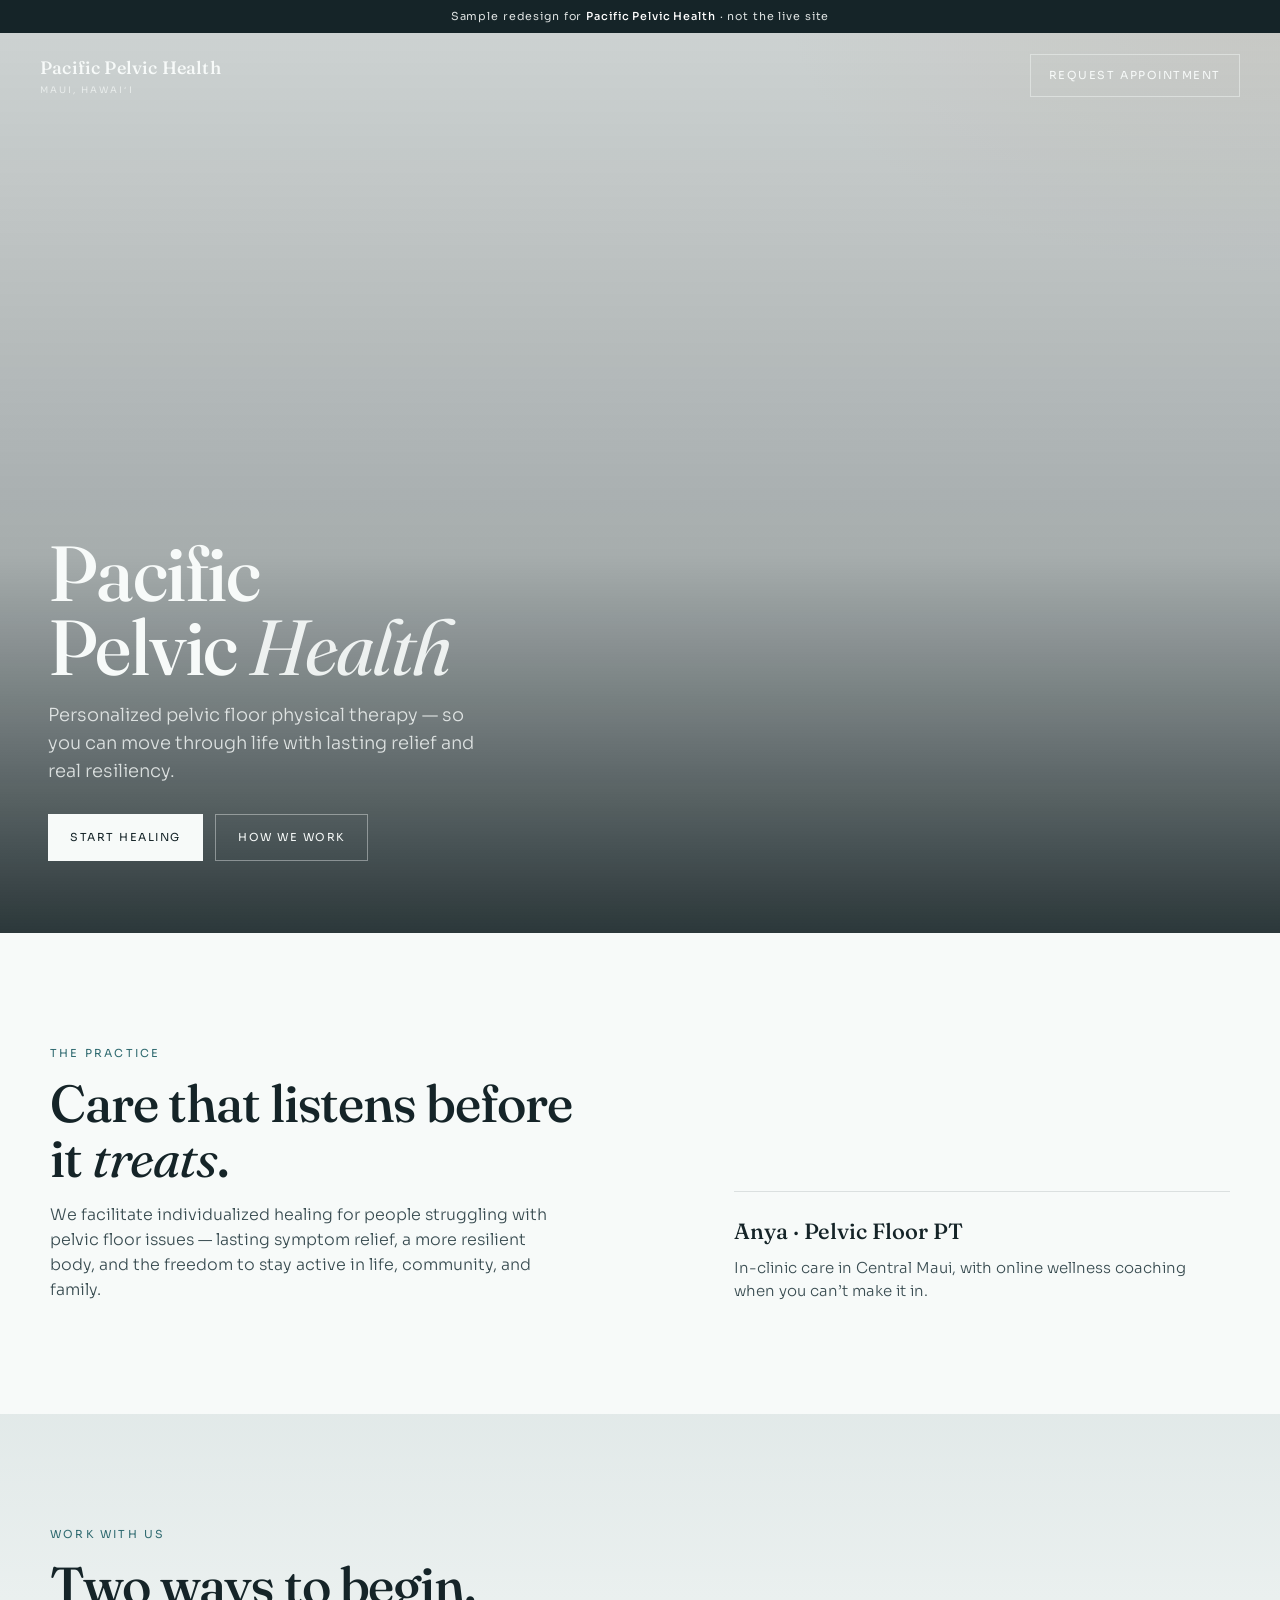
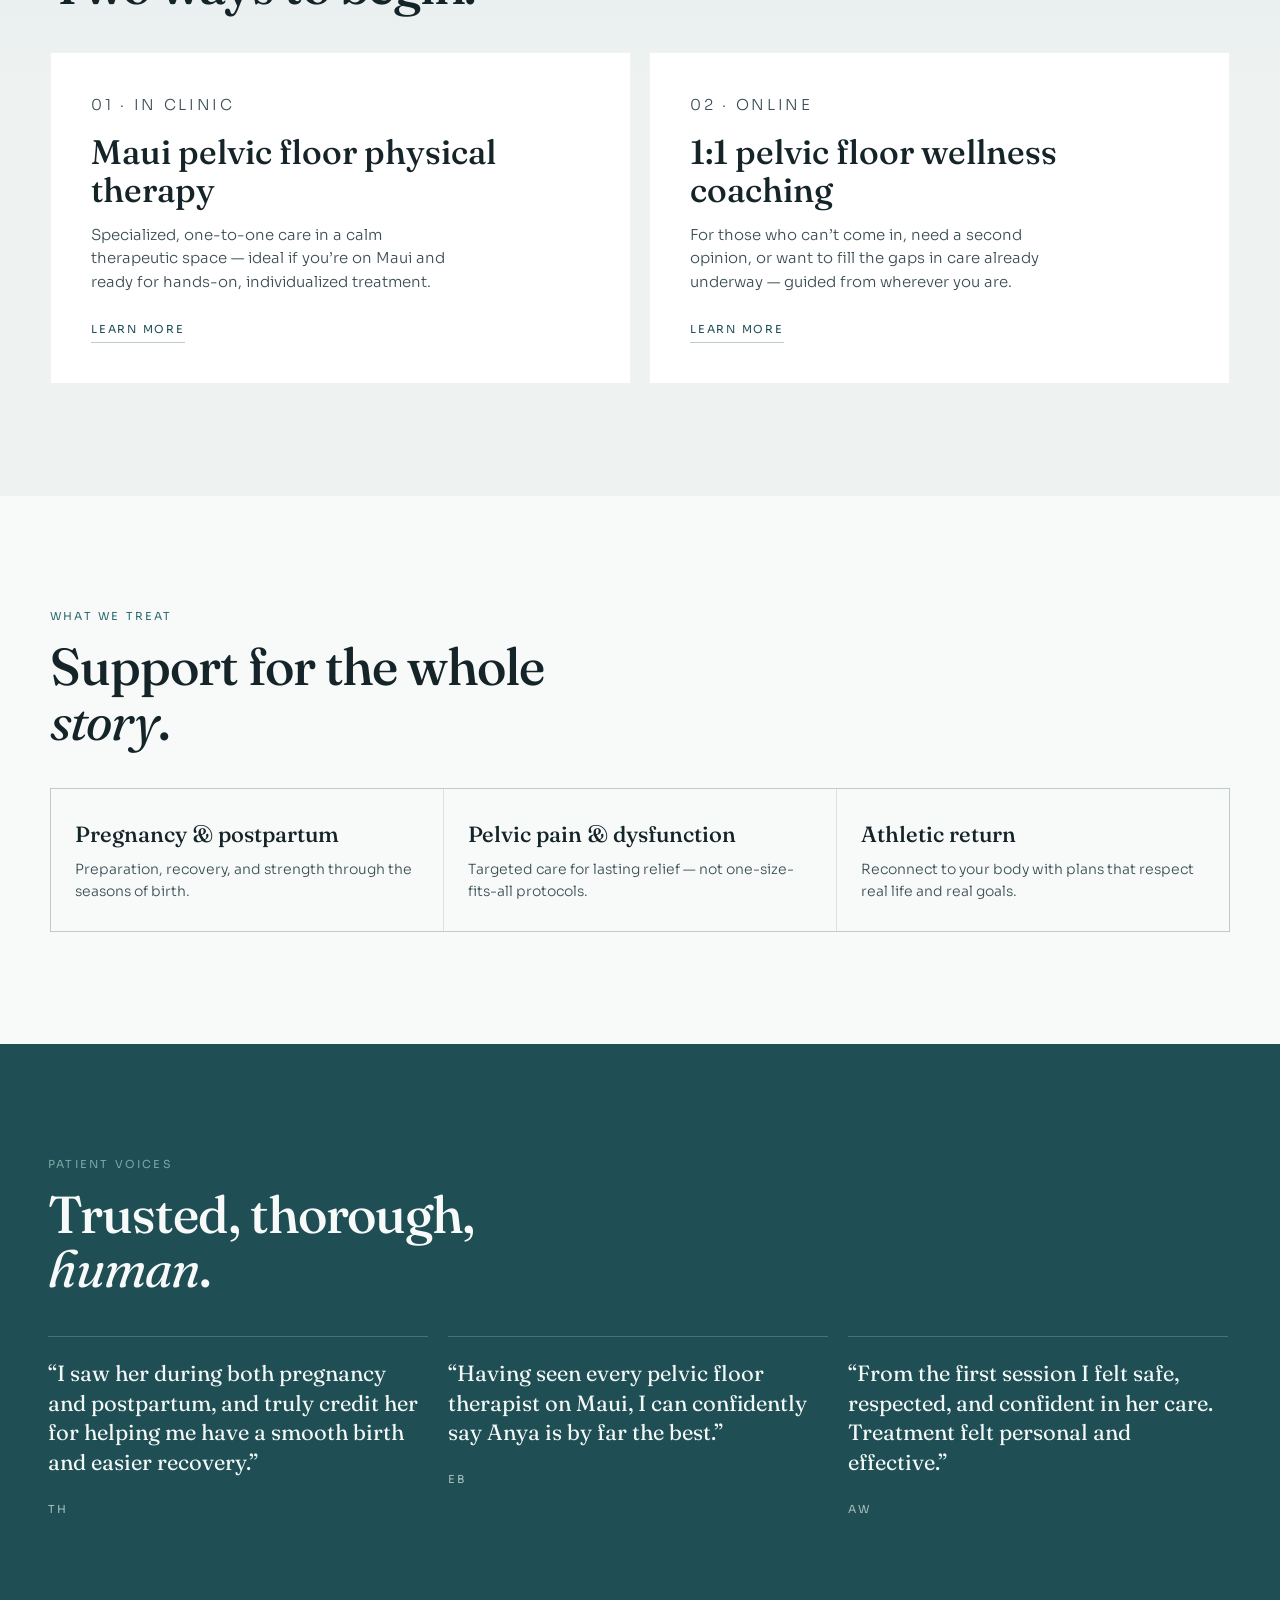
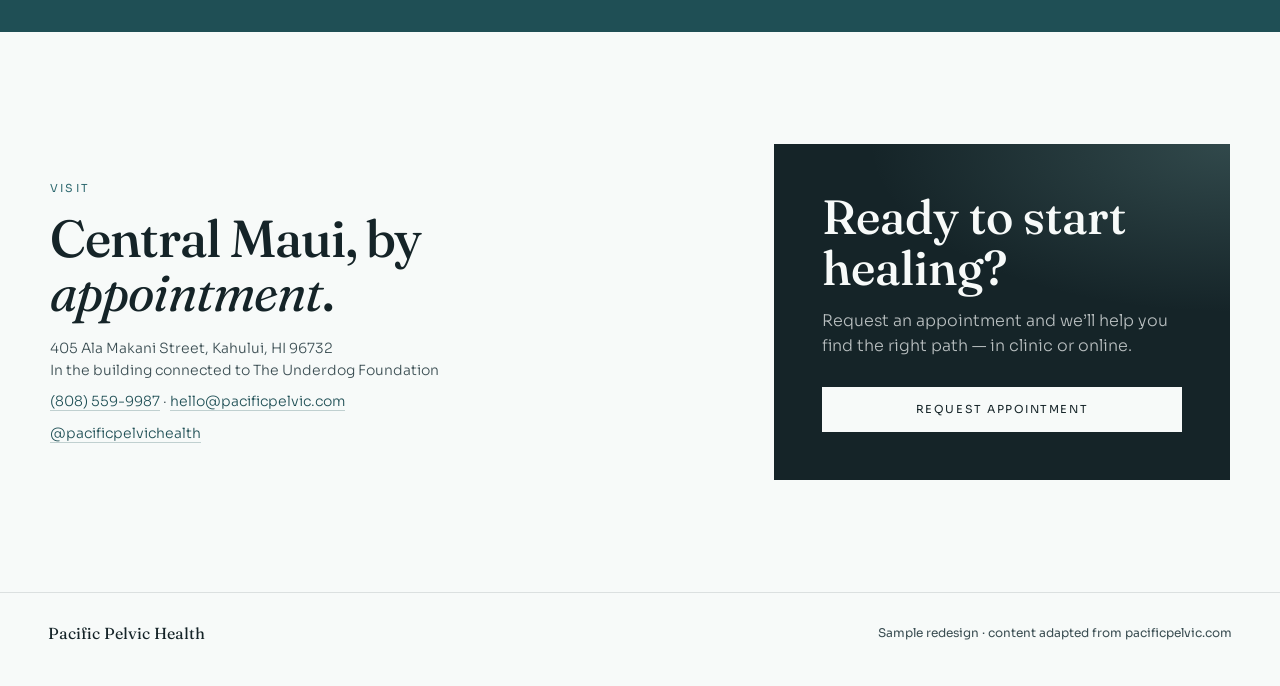
==== index.html @ fdf0f547 "Pacific Pelvic Health sample redesign" ====
<!DOCTYPE html>
<html lang="en">
<head>
  <meta charset="UTF-8" />
  <meta name="viewport" content="width=device-width, initial-scale=1" />
  <title>Pacific Pelvic Health — Sample Redesign</title>
  <meta name="description" content="Personalized pelvic floor physical therapy on Maui, HI. A refined sample redesign for Pacific Pelvic Health." />
  <link rel="preconnect" href="https://fonts.googleapis.com" />
  <link rel="preconnect" href="https://fonts.gstatic.com" crossorigin />
  <link href="https://fonts.googleapis.com/css2?family=Fraunces:ital,opsz,wght@0,9..144,400;0,9..144,500;0,9..144,600;1,9..144,400;1,9..144,500&family=Sora:wght@300;400;500;600&display=swap" rel="stylesheet" />
  <style>
    :root {
      --ink: #152428;
      --ink-soft: #3a4d52;
      --mist: #eef3f2;
      --foam: #f7faf9;
      --sea: #1f4f55;
      --sea-mid: #2f6a70;
      --lagoon: #7aa8a6;
      --sand: #d9c7b0;
      --paper: #ffffff;
      --line: rgba(21, 36, 40, 0.12);
      --font-display: "Fraunces", Georgia, serif;
      --font-sans: "Sora", system-ui, sans-serif;
      --ease: cubic-bezier(0.22, 1, 0.36, 1);
    }

    * { box-sizing: border-box; margin: 0; padding: 0; }
    html { scroll-behavior: smooth; }
    body {
      font-family: var(--font-sans);
      color: var(--ink);
      background:
        radial-gradient(1200px 600px at 10% -10%, rgba(122,168,166,0.18), transparent 60%),
        radial-gradient(900px 500px at 100% 0%, rgba(217,199,176,0.22), transparent 55%),
        var(--foam);
      line-height: 1.55;
      -webkit-font-smoothing: antialiased;
    }
    a { color: inherit; text-decoration: none; }
    img { display: block; max-width: 100%; }

    .sample-banner {
      position: sticky;
      top: 0;
      z-index: 50;
      background: var(--ink);
      color: rgba(247,250,249,0.88);
      font-size: 11px;
      letter-spacing: 0.08em;
      text-align: center;
      padding: 8px 16px;
    }
    .sample-banner strong { color: #fff; font-weight: 500; }

    .nav {
      position: absolute;
      top: 36px;
      left: 0; right: 0;
      z-index: 20;
      display: flex;
      align-items: center;
      justify-content: space-between;
      padding: 18px clamp(18px, 4vw, 40px);
      color: #f7faf9;
    }
    .nav-brand {
      font-family: var(--font-display);
      font-size: 18px;
      font-weight: 500;
      letter-spacing: 0.01em;
    }
    .nav-brand span {
      display: block;
      font-family: var(--font-sans);
      font-size: 9px;
      letter-spacing: 0.22em;
      text-transform: uppercase;
      opacity: 0.7;
      margin-top: 2px;
      font-weight: 400;
    }
    .nav-cta {
      font-size: 11px;
      letter-spacing: 0.14em;
      text-transform: uppercase;
      padding: 12px 18px;
      border: 1px solid rgba(247,250,249,0.45);
      transition: background 0.25s var(--ease), color 0.25s var(--ease), border-color 0.25s;
    }
    .nav-cta:hover {
      background: #f7faf9;
      color: var(--ink);
      border-color: #f7faf9;
    }

    /* HERO — one composition, brand-first, full-bleed */
    .hero {
      position: relative;
      min-height: 100svh;
      display: flex;
      align-items: flex-end;
      color: #f7faf9;
      overflow: hidden;
    }
    .hero-media {
      position: absolute;
      inset: 0;
      z-index: 0;
    }
    .hero-media img {
      width: 100%;
      height: 100%;
      object-fit: cover;
      object-position: center 35%;
      transform: scale(1.04);
      animation: heroSettle 2.4s var(--ease) both;
    }
    .hero-media::after {
      content: "";
      position: absolute;
      inset: 0;
      background:
        linear-gradient(to top, rgba(15,28,31,0.88) 0%, rgba(15,28,31,0.35) 42%, rgba(15,28,31,0.18) 100%);
    }
    .hero-inner {
      position: relative;
      z-index: 1;
      width: min(920px, 100%);
      padding: 0 clamp(20px, 5vw, 48px) clamp(48px, 8vh, 88px);
      animation: rise 1.1s var(--ease) 0.15s both;
    }
    .hero-brand {
      font-family: var(--font-display);
      font-size: clamp(42px, 8vw, 78px);
      font-weight: 500;
      line-height: 0.95;
      letter-spacing: -0.02em;
      margin-bottom: 18px;
    }
    .hero-brand em {
      font-style: italic;
      font-weight: 400;
      opacity: 0.92;
    }
    .hero-lead {
      max-width: 34ch;
      font-size: clamp(15px, 2vw, 18px);
      font-weight: 300;
      color: rgba(247,250,249,0.82);
      margin-bottom: 28px;
    }
    .hero-actions {
      display: flex;
      flex-wrap: wrap;
      gap: 12px;
    }
    .btn {
      display: inline-flex;
      align-items: center;
      justify-content: center;
      font-size: 11px;
      letter-spacing: 0.14em;
      text-transform: uppercase;
      padding: 14px 22px;
      transition: transform 0.25s var(--ease), background 0.25s, color 0.25s, border-color 0.25s;
    }
    .btn-primary {
      background: #f7faf9;
      color: var(--ink);
    }
    .btn-primary:hover { transform: translateY(-1px); background: #fff; }
    .btn-ghost {
      border: 1px solid rgba(247,250,249,0.4);
      color: #f7faf9;
    }
    .btn-ghost:hover { border-color: #f7faf9; }

    .section {
      padding: clamp(64px, 10vw, 112px) clamp(20px, 5vw, 48px);
    }
    .section-label {
      font-size: 11px;
      letter-spacing: 0.2em;
      text-transform: uppercase;
      color: var(--sea-mid);
      margin-bottom: 14px;
    }
    .section-title {
      font-family: var(--font-display);
      font-size: clamp(32px, 5vw, 52px);
      font-weight: 500;
      line-height: 1.05;
      letter-spacing: -0.02em;
      max-width: 16ch;
      margin-bottom: 18px;
    }
    .section-title em { font-style: italic; font-weight: 400; }
    .section-copy {
      max-width: 42ch;
      color: var(--ink-soft);
      font-size: 16px;
      font-weight: 300;
    }

    .intro {
      display: grid;
      grid-template-columns: 1.1fr 0.9fr;
      gap: clamp(32px, 6vw, 80px);
      align-items: end;
      max-width: 1180px;
      margin: 0 auto;
    }
    .intro-aside {
      border-top: 1px solid var(--line);
      padding-top: 22px;
      color: var(--ink-soft);
      font-size: 15px;
      font-weight: 300;
    }
    .intro-aside strong {
      display: block;
      font-family: var(--font-display);
      font-size: 22px;
      font-weight: 500;
      color: var(--ink);
      margin-bottom: 8px;
    }

    .paths {
      background:
        linear-gradient(180deg, rgba(31,79,85,0.06), transparent 40%),
        var(--mist);
    }
    .paths-inner {
      max-width: 1180px;
      margin: 0 auto;
    }
    .paths-grid {
      display: grid;
      grid-template-columns: 1fr 1fr;
      gap: 18px;
      margin-top: 40px;
    }
    .path {
      background: var(--paper);
      padding: clamp(28px, 4vw, 40px);
      border: 1px solid rgba(21,36,40,0.06);
      min-height: 280px;
      display: flex;
      flex-direction: column;
      justify-content: space-between;
      transition: transform 0.35s var(--ease), box-shadow 0.35s var(--ease);
    }
    .path:hover {
      transform: translateY(-4px);
      box-shadow: 0 18px 40px rgba(21,36,40,0.08);
    }
    .path-num {
      font-size: 11px;
      letter-spacing: 0.18em;
      text-transform: uppercase;
      color: var(--lagoon);
      margin-bottom: 18px;
    }
    .path h3 {
      font-family: var(--font-display);
      font-size: clamp(26px, 3vw, 34px);
      font-weight: 500;
      line-height: 1.1;
      margin-bottom: 14px;
    }
    .path p {
      color: var(--ink-soft);
      font-weight: 300;
      font-size: 15px;
      max-width: 34ch;
    }
    .path a {
      margin-top: 28px;
      font-size: 11px;
      letter-spacing: 0.16em;
      text-transform: uppercase;
      color: var(--sea);
      border-bottom: 1px solid rgba(31,79,85,0.3);
      padding-bottom: 4px;
      align-self: flex-start;
    }

    .treat {
      max-width: 1180px;
      margin: 0 auto;
    }
    .treat-list {
      display: grid;
      grid-template-columns: repeat(3, 1fr);
      gap: 1px;
      background: var(--line);
      border: 1px solid var(--line);
      margin-top: 40px;
    }
    .treat-item {
      background: var(--foam);
      padding: 28px 24px;
    }
    .treat-item h3 {
      font-family: var(--font-display);
      font-size: 22px;
      font-weight: 500;
      margin-bottom: 8px;
    }
    .treat-item p {
      font-size: 14px;
      color: var(--ink-soft);
      font-weight: 300;
    }

    .voices {
      background: var(--sea);
      color: #f3f8f7;
    }
    .voices .section-label { color: var(--lagoon); }
    .voices .section-title { color: #f7faf9; max-width: 14ch; }
    .voices-grid {
      display: grid;
      grid-template-columns: repeat(3, 1fr);
      gap: 20px;
      margin-top: 40px;
      max-width: 1180px;
    }
    .quote {
      border-top: 1px solid rgba(247,250,249,0.2);
      padding-top: 22px;
    }
    .quote p {
      font-family: var(--font-display);
      font-size: clamp(18px, 2vw, 22px);
      font-weight: 400;
      line-height: 1.35;
      margin-bottom: 18px;
    }
    .quote cite {
      font-style: normal;
      font-size: 11px;
      letter-spacing: 0.16em;
      text-transform: uppercase;
      opacity: 0.65;
    }

    .cta {
      max-width: 1180px;
      margin: 0 auto;
      display: grid;
      grid-template-columns: 1.2fr 0.8fr;
      gap: 40px;
      align-items: center;
    }
    .cta-panel {
      background: var(--ink);
      color: #f7faf9;
      padding: clamp(32px, 5vw, 48px);
      min-height: 320px;
      display: flex;
      flex-direction: column;
      justify-content: space-between;
      background-image:
        radial-gradient(600px 280px at 100% 0%, rgba(122,168,166,0.28), transparent 60%);
    }
    .cta-panel h2 {
      font-family: var(--font-display);
      font-size: clamp(32px, 4vw, 48px);
      font-weight: 500;
      line-height: 1.05;
      max-width: 10ch;
    }
    .cta-panel p {
      margin: 16px 0 28px;
      color: rgba(247,250,249,0.72);
      font-weight: 300;
      max-width: 32ch;
    }
    .cta-meta {
      font-size: 14px;
      color: var(--ink-soft);
      font-weight: 300;
    }
    .cta-meta a {
      color: var(--sea);
      border-bottom: 1px solid rgba(31,79,85,0.25);
    }
    .cta-meta div + div { margin-top: 10px; }

    footer {
      border-top: 1px solid var(--line);
      padding: 28px clamp(20px, 5vw, 48px) 40px;
      display: flex;
      flex-wrap: wrap;
      gap: 12px 28px;
      justify-content: space-between;
      align-items: center;
      font-size: 12px;
      color: var(--ink-soft);
    }
    footer .mark {
      font-family: var(--font-display);
      font-size: 16px;
      color: var(--ink);
    }

    @keyframes heroSettle {
      from { transform: scale(1.08); }
      to { transform: scale(1.04); }
    }
    @keyframes rise {
      from { opacity: 0; transform: translateY(22px); }
      to { opacity: 1; transform: translateY(0); }
    }

    @media (max-width: 900px) {
      .intro, .paths-grid, .cta, .voices-grid { grid-template-columns: 1fr; }
      .treat-list { grid-template-columns: 1fr; }
      .hero { min-height: 92svh; }
      .nav-brand span { display: none; }
    }

    @media (prefers-reduced-motion: reduce) {
      *, *::before, *::after {
        animation: none !important;
        transition: none !important;
      }
    }
  </style>
</head>
<body>
  <div class="sample-banner">Sample redesign for <strong>Pacific Pelvic Health</strong> · not the live site</div>

  <header class="nav">
    <a class="nav-brand" href="#top">Pacific Pelvic Health<span>Maui, Hawaiʻi</span></a>
    <a class="nav-cta" href="https://www.pacificpelvic.com" target="_blank" rel="noopener">Request Appointment</a>
  </header>

  <main id="top">
    <section class="hero" aria-label="Pacific Pelvic Health">
      <div class="hero-media">
        <img
          src="https://images.squarespace-cdn.com/content/v1/6518b94a8dc2e10255f3cf27/e6432768-98bf-4178-8f50-bf0a3bd29593/_MG_9409.jpg?format=2500w"
          alt="Pacific Pelvic Health — calm care on Maui"
          fetchpriority="high"
          decoding="async"
        />
      </div>
      <div class="hero-inner">
        <h1 class="hero-brand">Pacific<br />Pelvic <em>Health</em></h1>
        <p class="hero-lead">Personalized pelvic floor physical therapy — so you can move through life with lasting relief and real resiliency.</p>
        <div class="hero-actions">
          <a class="btn btn-primary" href="https://www.pacificpelvic.com" target="_blank" rel="noopener">Start healing</a>
          <a class="btn btn-ghost" href="#care">How we work</a>
        </div>
      </div>
    </section>

    <section class="section">
      <div class="intro">
        <div>
          <p class="section-label">The practice</p>
          <h2 class="section-title">Care that listens before it <em>treats</em>.</h2>
          <p class="section-copy">We facilitate individualized healing for people struggling with pelvic floor issues — lasting symptom relief, a more resilient body, and the freedom to stay active in life, community, and family.</p>
        </div>
        <aside class="intro-aside">
          <strong>Anya · Pelvic Floor PT</strong>
          In-clinic care in Central Maui, with online wellness coaching when you can’t make it in.
        </aside>
      </div>
    </section>

    <section class="section paths" id="care">
      <div class="paths-inner">
        <p class="section-label">Work with us</p>
        <h2 class="section-title">Two ways to begin.</h2>
        <div class="paths-grid">
          <article class="path">
            <div>
              <p class="path-num">01 · In clinic</p>
              <h3>Maui pelvic floor physical therapy</h3>
              <p>Specialized, one-to-one care in a calm therapeutic space — ideal if you’re on Maui and ready for hands-on, individualized treatment.</p>
            </div>
            <a href="https://www.pacificpelvic.com" target="_blank" rel="noopener">Learn more</a>
          </article>
          <article class="path">
            <div>
              <p class="path-num">02 · Online</p>
              <h3>1:1 pelvic floor wellness coaching</h3>
              <p>For those who can’t come in, need a second opinion, or want to fill the gaps in care already underway — guided from wherever you are.</p>
            </div>
            <a href="https://www.pacificpelvic.com" target="_blank" rel="noopener">Learn more</a>
          </article>
        </div>
      </div>
    </section>

    <section class="section">
      <div class="treat">
        <p class="section-label">What we treat</p>
        <h2 class="section-title">Support for the whole <em>story</em>.</h2>
        <div class="treat-list">
          <div class="treat-item">
            <h3>Pregnancy &amp; postpartum</h3>
            <p>Preparation, recovery, and strength through the seasons of birth.</p>
          </div>
          <div class="treat-item">
            <h3>Pelvic pain &amp; dysfunction</h3>
            <p>Targeted care for lasting relief — not one-size-fits-all protocols.</p>
          </div>
          <div class="treat-item">
            <h3>Athletic return</h3>
            <p>Reconnect to your body with plans that respect real life and real goals.</p>
          </div>
        </div>
      </div>
    </section>

    <section class="section voices">
      <p class="section-label">Patient voices</p>
      <h2 class="section-title">Trusted, thorough, <em>human</em>.</h2>
      <div class="voices-grid">
        <figure class="quote">
          <p>“I saw her during both pregnancy and postpartum, and truly credit her for helping me have a smooth birth and easier recovery.”</p>
          <cite>TH</cite>
        </figure>
        <figure class="quote">
          <p>“Having seen every pelvic floor therapist on Maui, I can confidently say Anya is by far the best.”</p>
          <cite>EB</cite>
        </figure>
        <figure class="quote">
          <p>“From the first session I felt safe, respected, and confident in her care. Treatment felt personal and effective.”</p>
          <cite>AW</cite>
        </figure>
      </div>
    </section>

    <section class="section">
      <div class="cta">
        <div>
          <p class="section-label">Visit</p>
          <h2 class="section-title">Central Maui, by <em>appointment</em>.</h2>
          <div class="cta-meta">
            <div>405 Ala Makani Street, Kahului, HI 96732<br />In the building connected to The Underdog Foundation</div>
            <div><a href="tel:+18085599987">(808) 559-9987</a> · <a href="mailto:hello@pacificpelvic.com">hello@pacificpelvic.com</a></div>
            <div><a href="https://instagram.com/pacificpelvichealth" target="_blank" rel="noopener">@pacificpelvichealth</a></div>
          </div>
        </div>
        <div class="cta-panel">
          <div>
            <h2>Ready to start healing?</h2>
            <p>Request an appointment and we’ll help you find the right path — in clinic or online.</p>
          </div>
          <a class="btn btn-primary" href="https://www.pacificpelvic.com" target="_blank" rel="noopener">Request Appointment</a>
        </div>
      </div>
    </section>
  </main>

  <footer>
    <div class="mark">Pacific Pelvic Health</div>
    <div>Sample redesign · content adapted from <a href="https://www.pacificpelvic.com" target="_blank" rel="noopener">pacificpelvic.com</a></div>
  </footer>
</body>
</html>
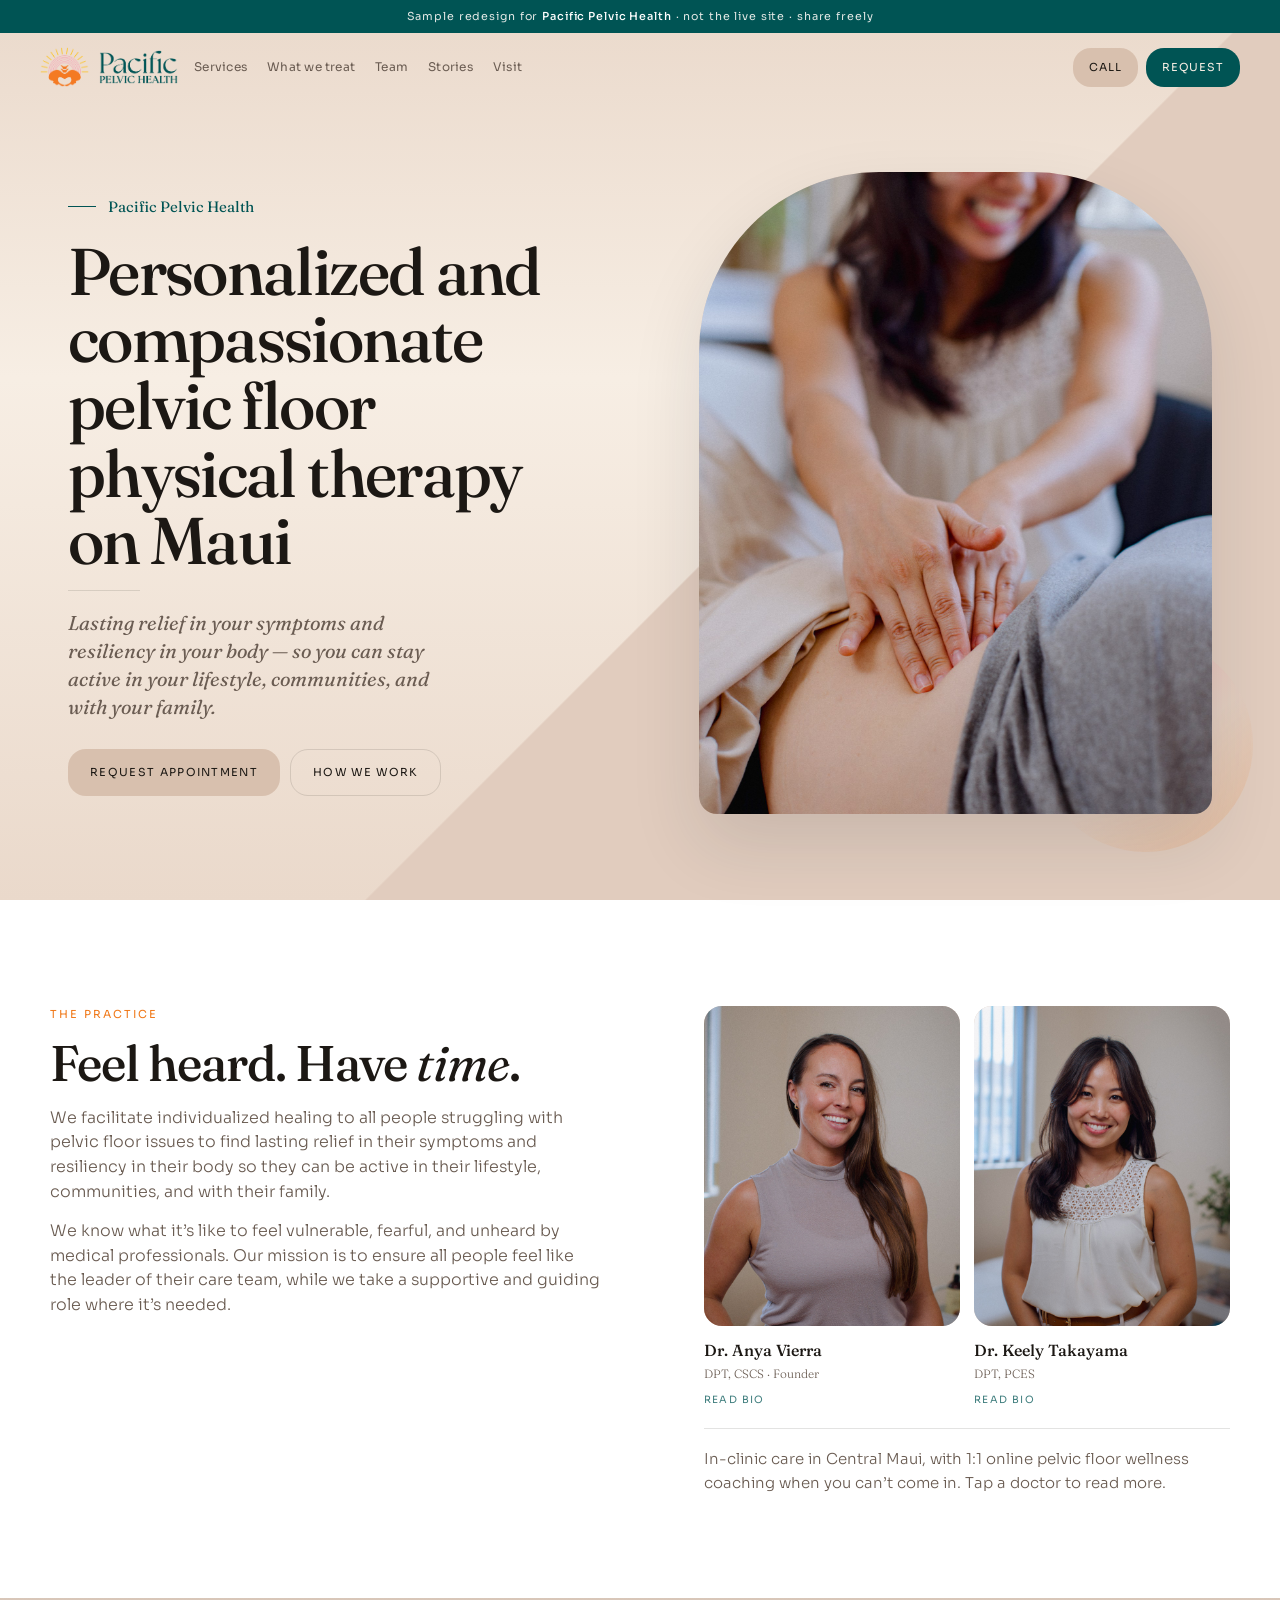
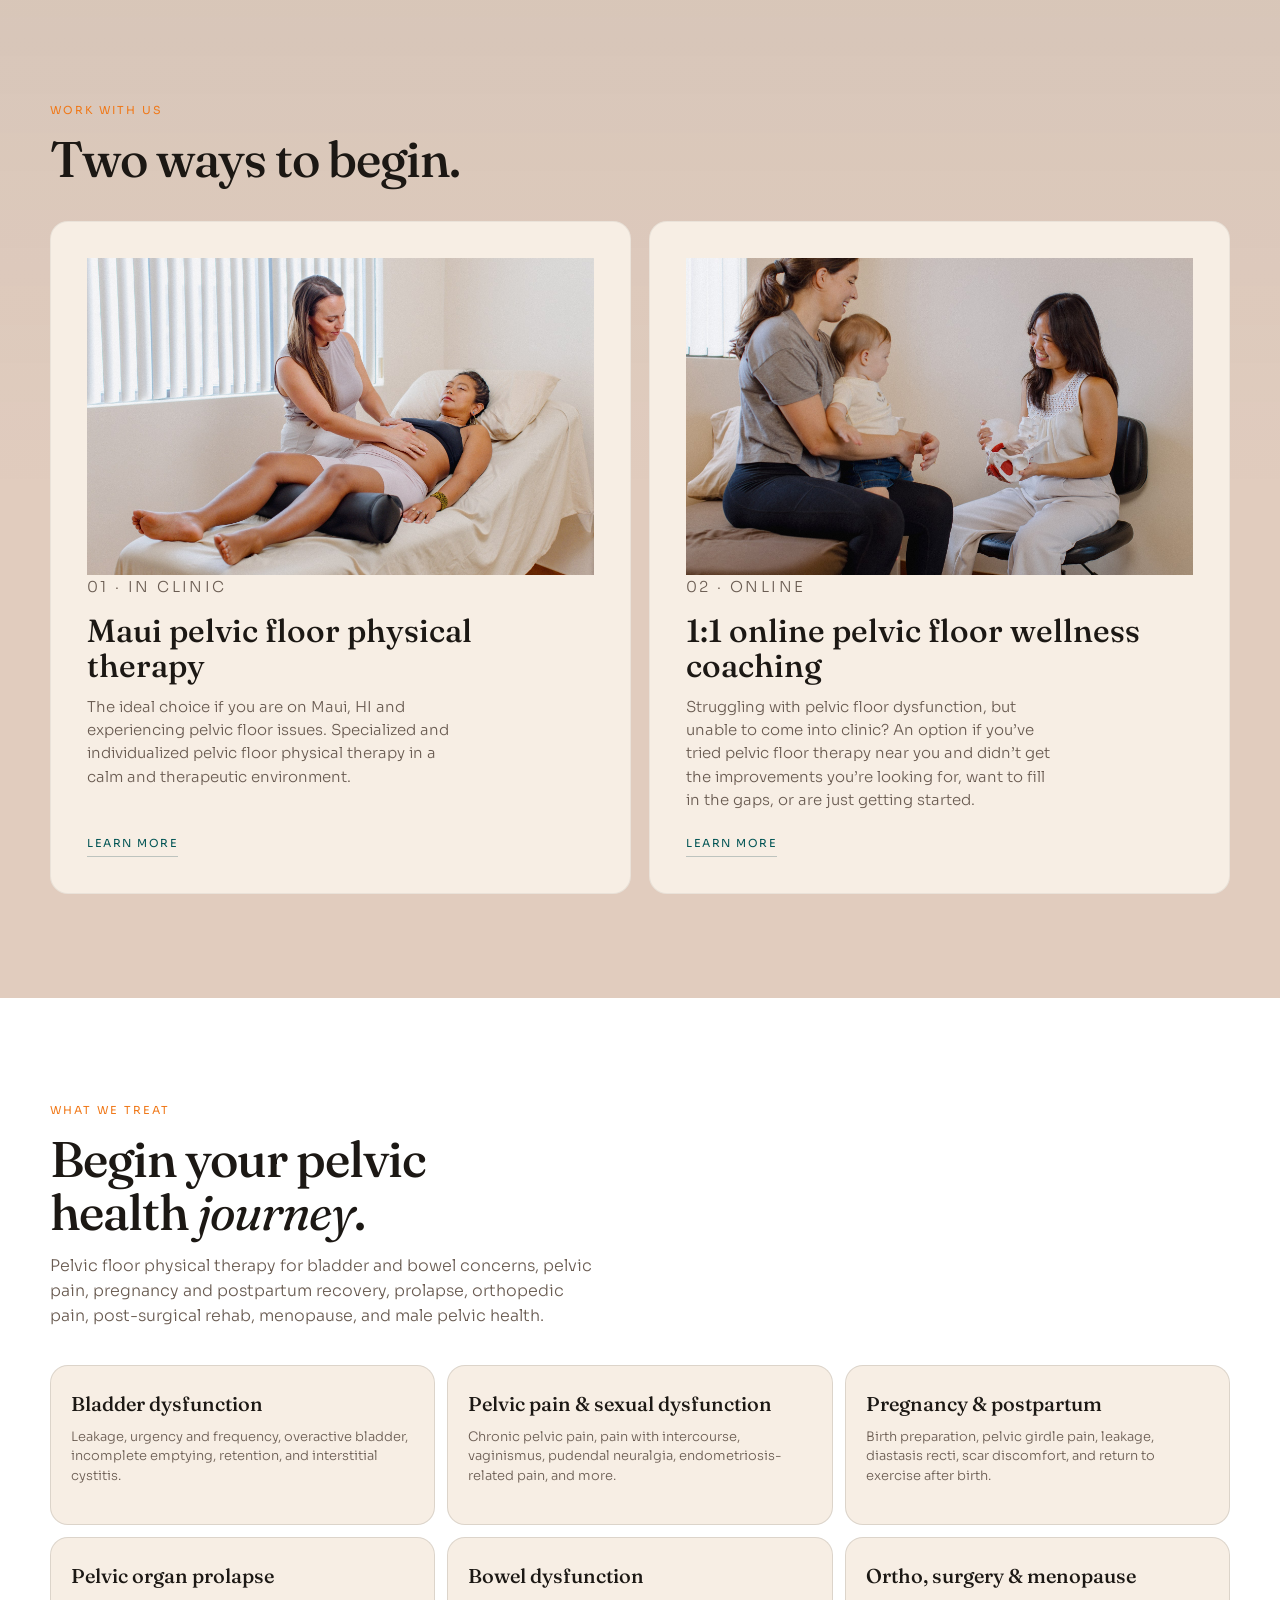
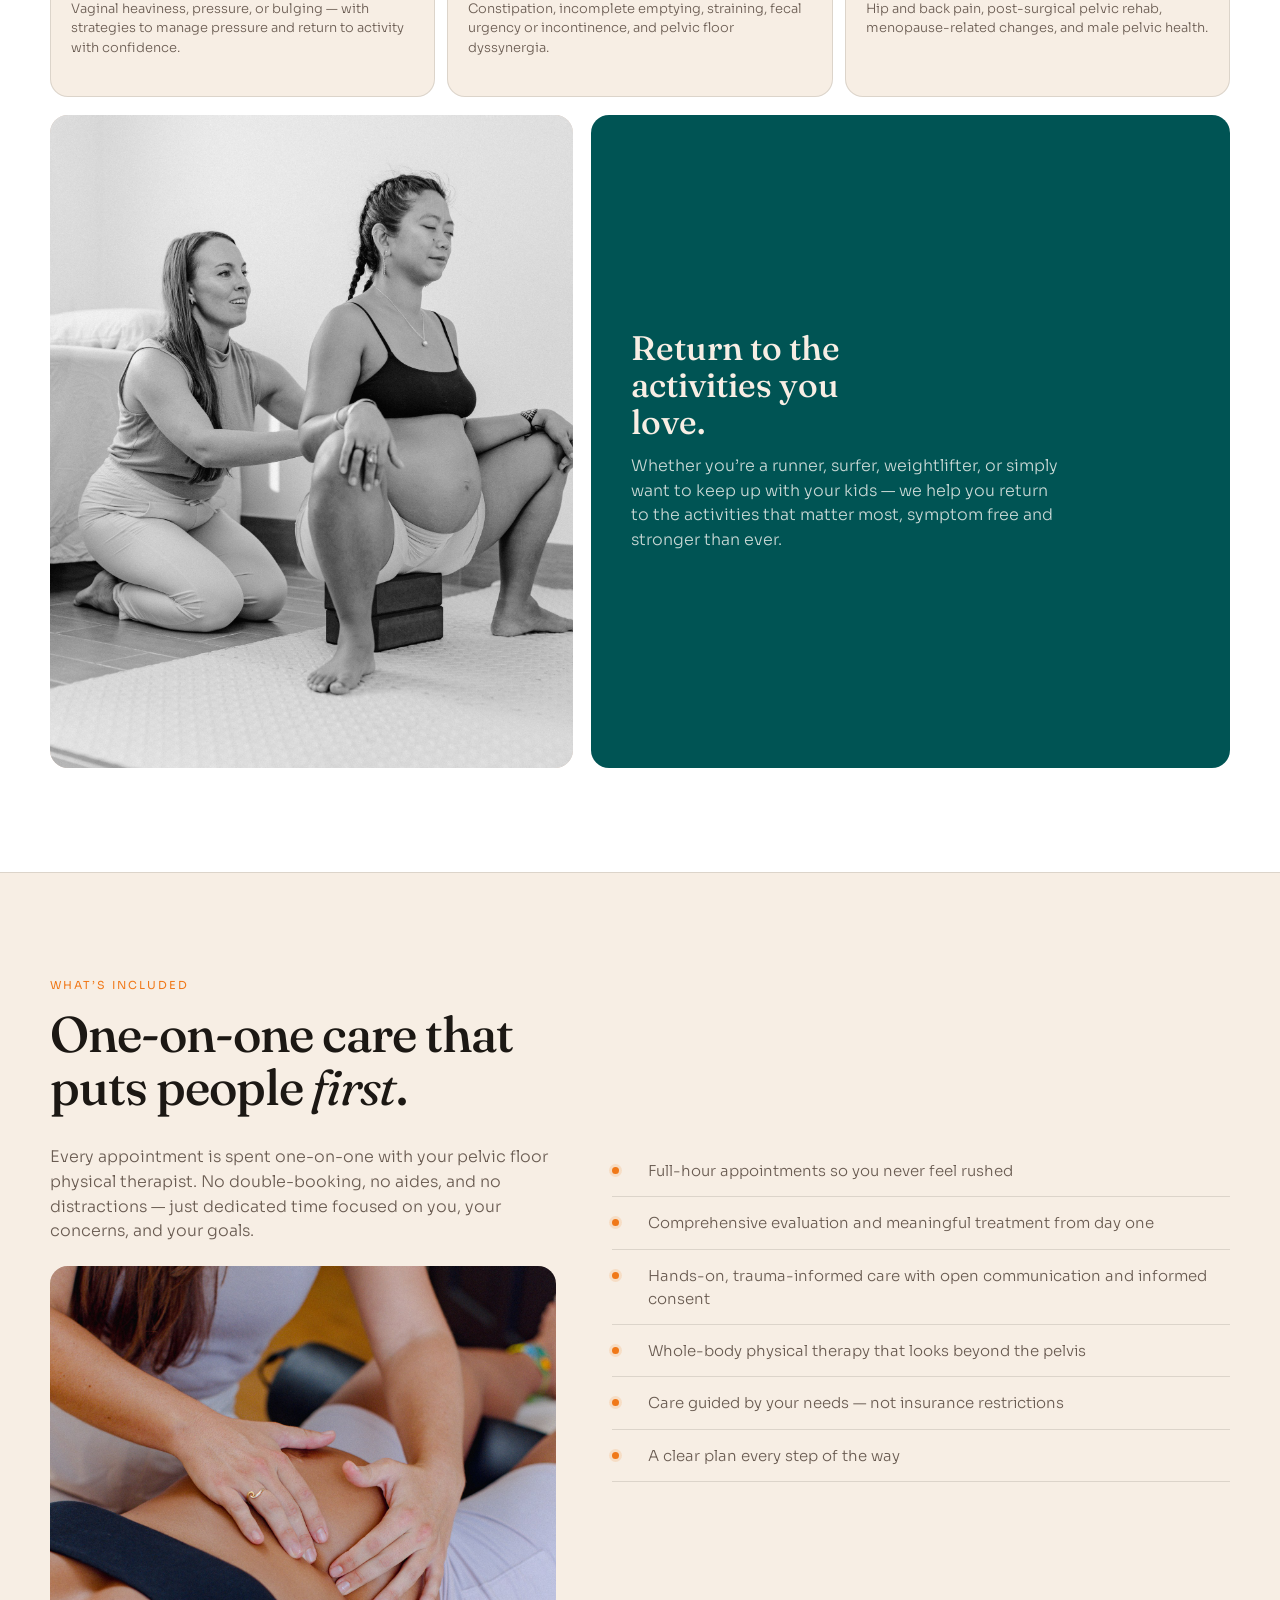
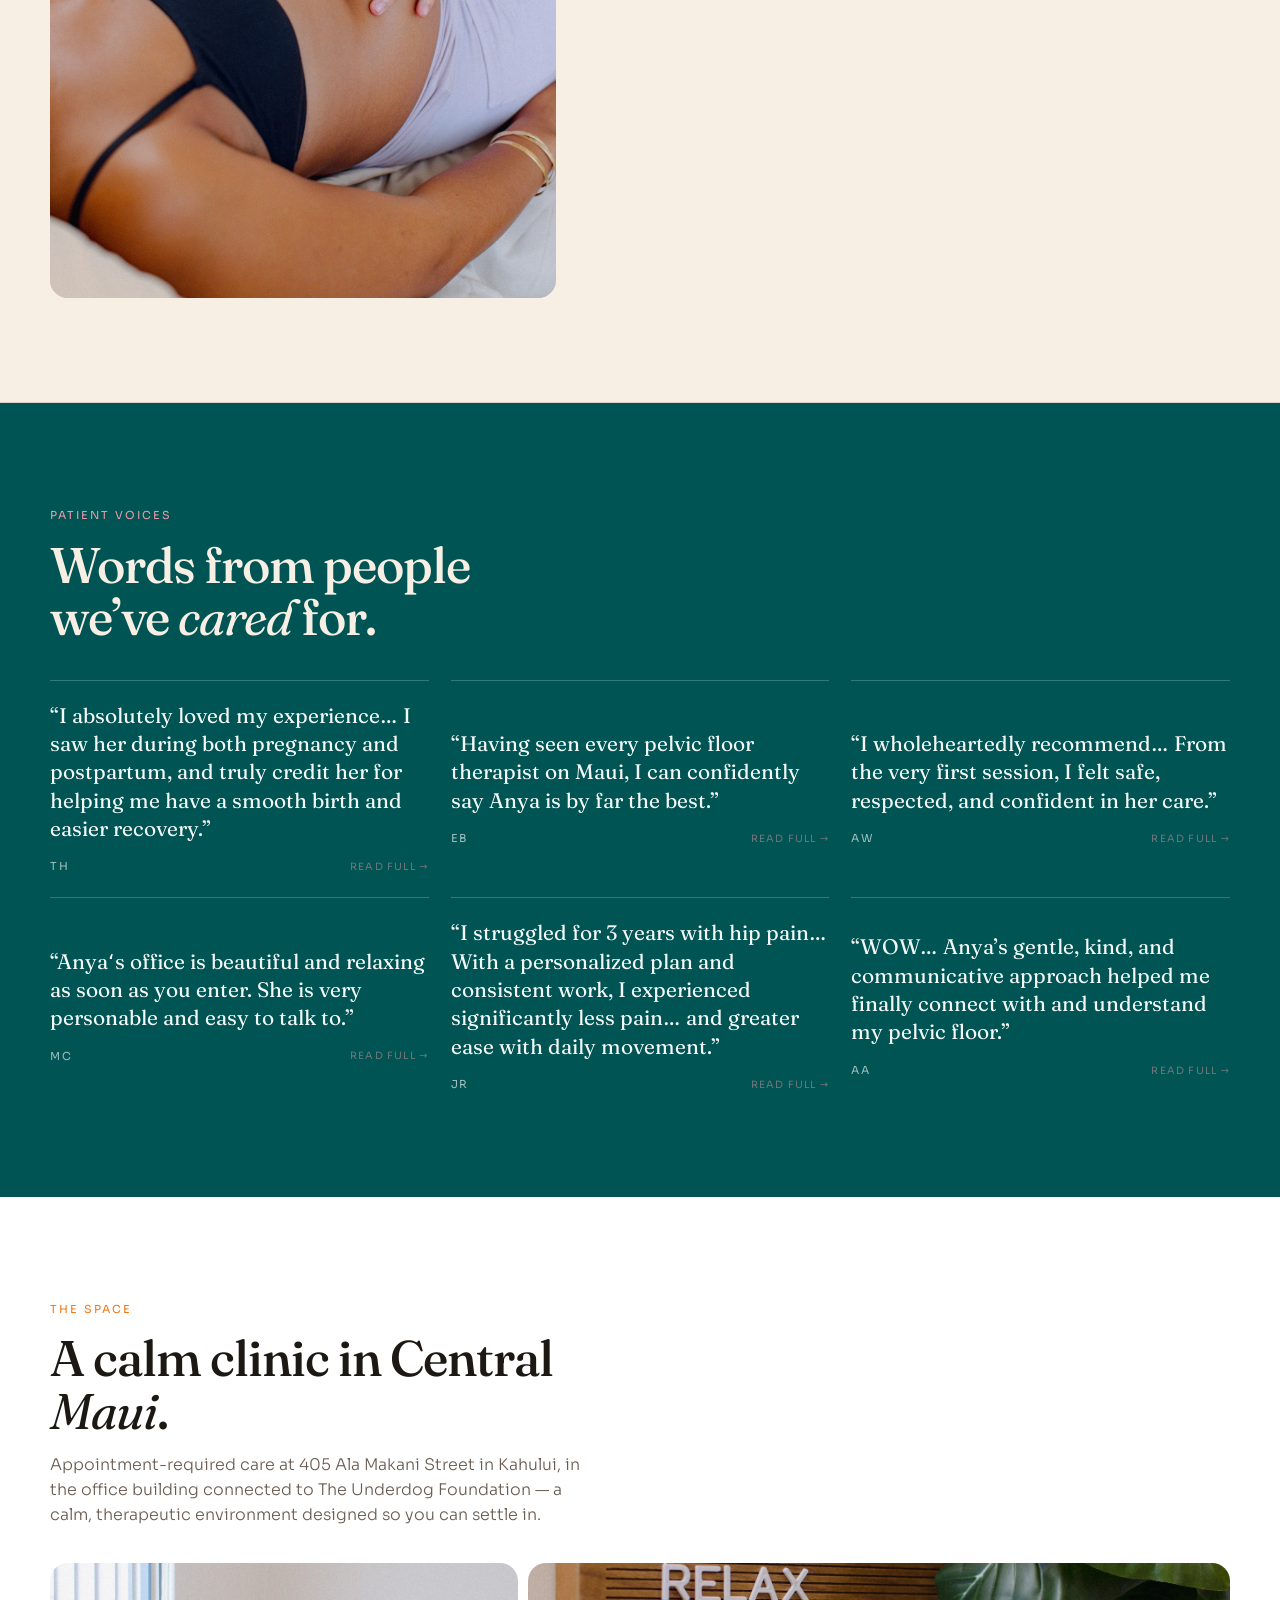
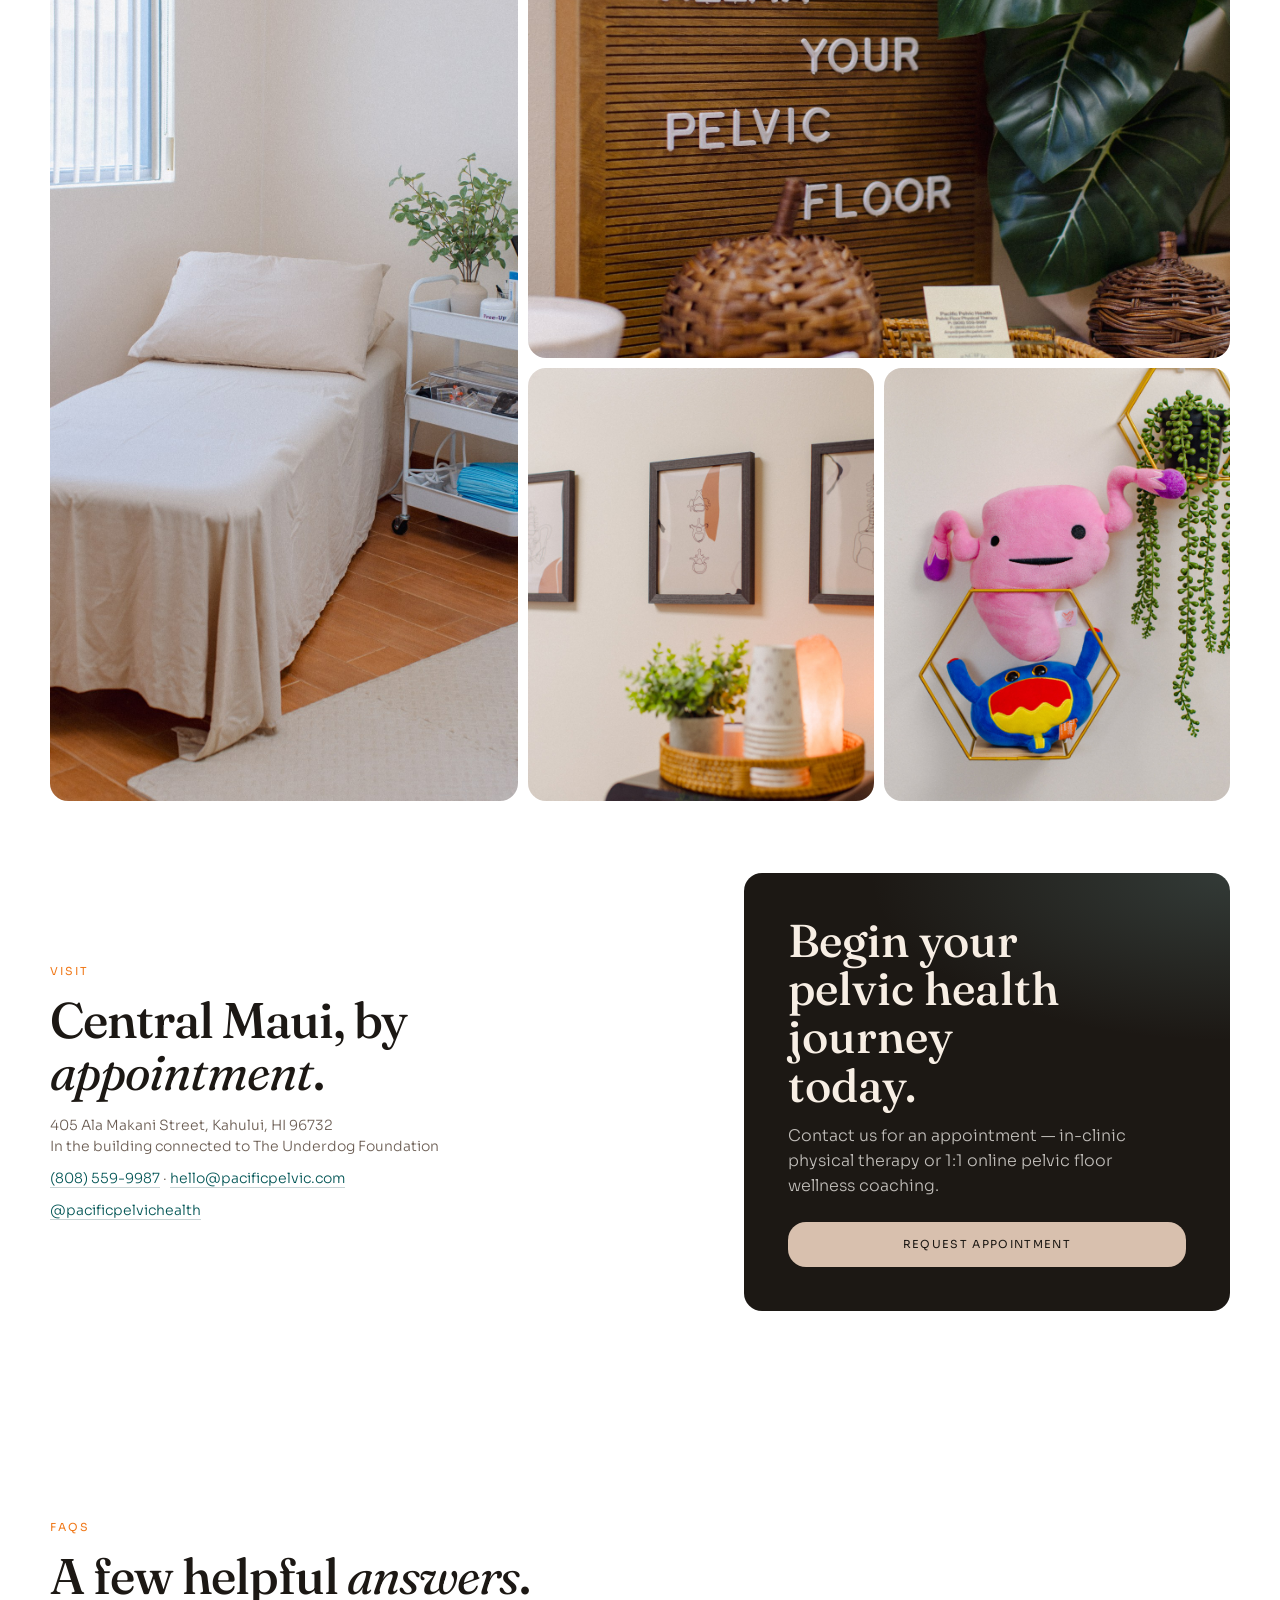
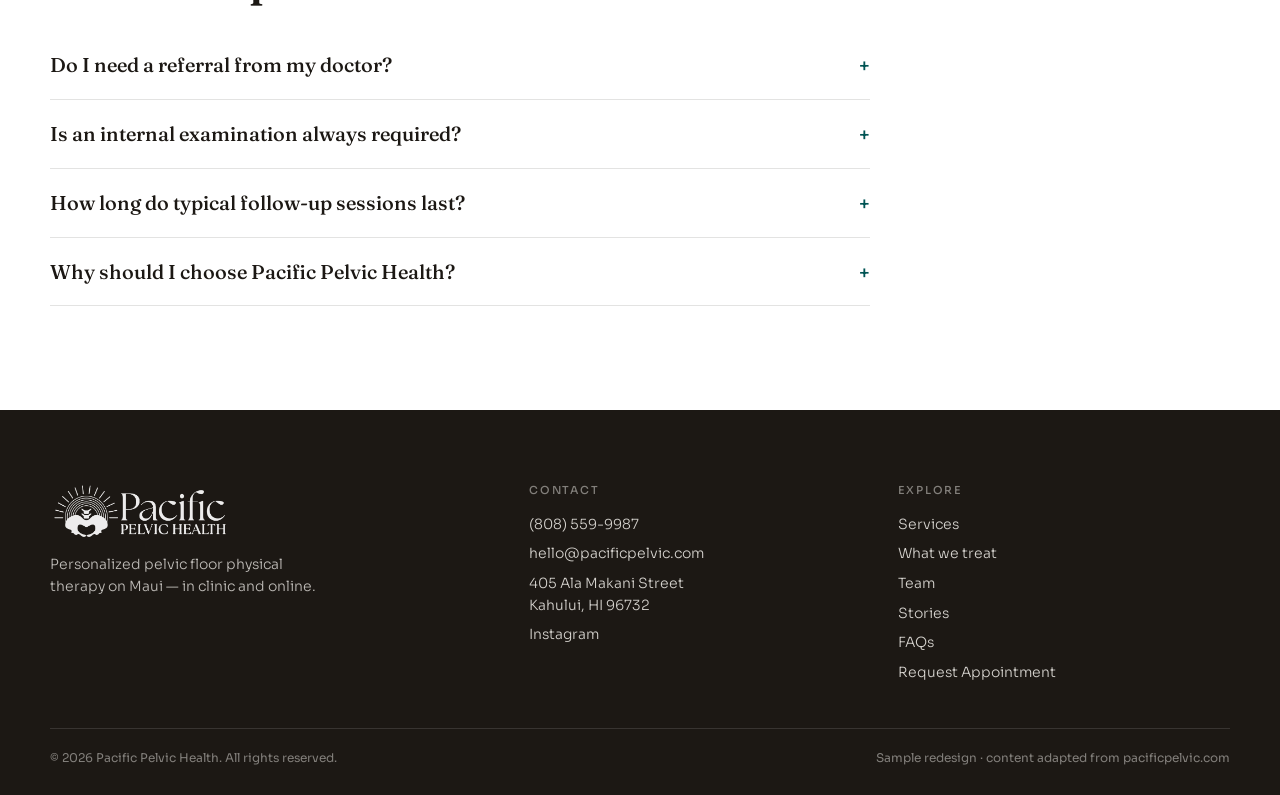
==== commit 2a0bdef5: "Backup full Pacific Pelvic sample: pages, lightboxes, and mobile polish. Ship appointment/clinic/onl" ====
--- a/index.html
+++ b/index.html
@@ -4,542 +4,247 @@
   <meta charset="UTF-8" />
   <meta name="viewport" content="width=device-width, initial-scale=1" />
   <title>Pacific Pelvic Health — Sample Redesign</title>
-  <meta name="description" content="Personalized pelvic floor physical therapy on Maui, HI. A refined sample redesign for Pacific Pelvic Health." />
+  <meta name="description" content="Personalized pelvic floor physical therapy on Maui, HI — in clinic and online. Sample redesign for Pacific Pelvic Health." />
   <link rel="preconnect" href="https://fonts.googleapis.com" />
   <link rel="preconnect" href="https://fonts.gstatic.com" crossorigin />
   <link href="https://fonts.googleapis.com/css2?family=Fraunces:ital,opsz,wght@0,9..144,400;0,9..144,500;0,9..144,600;1,9..144,400;1,9..144,500&family=Sora:wght@300;400;500;600&display=swap" rel="stylesheet" />
-  <style>
-    :root {
-      --ink: #152428;
-      --ink-soft: #3a4d52;
-      --mist: #eef3f2;
-      --foam: #f7faf9;
-      --sea: #1f4f55;
-      --sea-mid: #2f6a70;
-      --lagoon: #7aa8a6;
-      --sand: #d9c7b0;
-      --paper: #ffffff;
-      --line: rgba(21, 36, 40, 0.12);
-      --font-display: "Fraunces", Georgia, serif;
-      --font-sans: "Sora", system-ui, sans-serif;
-      --ease: cubic-bezier(0.22, 1, 0.36, 1);
-    }
-
-    * { box-sizing: border-box; margin: 0; padding: 0; }
-    html { scroll-behavior: smooth; }
-    body {
-      font-family: var(--font-sans);
-      color: var(--ink);
-      background:
-        radial-gradient(1200px 600px at 10% -10%, rgba(122,168,166,0.18), transparent 60%),
-        radial-gradient(900px 500px at 100% 0%, rgba(217,199,176,0.22), transparent 55%),
-        var(--foam);
-      line-height: 1.55;
-      -webkit-font-smoothing: antialiased;
-    }
-    a { color: inherit; text-decoration: none; }
-    img { display: block; max-width: 100%; }
-
-    .sample-banner {
-      position: sticky;
-      top: 0;
-      z-index: 50;
-      background: var(--ink);
-      color: rgba(247,250,249,0.88);
-      font-size: 11px;
-      letter-spacing: 0.08em;
-      text-align: center;
-      padding: 8px 16px;
-    }
-    .sample-banner strong { color: #fff; font-weight: 500; }
-
-    .nav {
-      position: absolute;
-      top: 36px;
-      left: 0; right: 0;
-      z-index: 20;
-      display: flex;
-      align-items: center;
-      justify-content: space-between;
-      padding: 18px clamp(18px, 4vw, 40px);
-      color: #f7faf9;
-    }
-    .nav-brand {
-      font-family: var(--font-display);
-      font-size: 18px;
-      font-weight: 500;
-      letter-spacing: 0.01em;
-    }
-    .nav-brand span {
-      display: block;
-      font-family: var(--font-sans);
-      font-size: 9px;
-      letter-spacing: 0.22em;
-      text-transform: uppercase;
-      opacity: 0.7;
-      margin-top: 2px;
-      font-weight: 400;
-    }
-    .nav-cta {
-      font-size: 11px;
-      letter-spacing: 0.14em;
-      text-transform: uppercase;
-      padding: 12px 18px;
-      border: 1px solid rgba(247,250,249,0.45);
-      transition: background 0.25s var(--ease), color 0.25s var(--ease), border-color 0.25s;
-    }
-    .nav-cta:hover {
-      background: #f7faf9;
-      color: var(--ink);
-      border-color: #f7faf9;
-    }
-
-    /* HERO — one composition, brand-first, full-bleed */
-    .hero {
-      position: relative;
-      min-height: 100svh;
-      display: flex;
-      align-items: flex-end;
-      color: #f7faf9;
-      overflow: hidden;
-    }
-    .hero-media {
-      position: absolute;
-      inset: 0;
-      z-index: 0;
-    }
-    .hero-media img {
-      width: 100%;
-      height: 100%;
-      object-fit: cover;
-      object-position: center 35%;
-      transform: scale(1.04);
-      animation: heroSettle 2.4s var(--ease) both;
-    }
-    .hero-media::after {
-      content: "";
-      position: absolute;
-      inset: 0;
-      background:
-        linear-gradient(to top, rgba(15,28,31,0.88) 0%, rgba(15,28,31,0.35) 42%, rgba(15,28,31,0.18) 100%);
-    }
-    .hero-inner {
-      position: relative;
-      z-index: 1;
-      width: min(920px, 100%);
-      padding: 0 clamp(20px, 5vw, 48px) clamp(48px, 8vh, 88px);
-      animation: rise 1.1s var(--ease) 0.15s both;
-    }
-    .hero-brand {
-      font-family: var(--font-display);
-      font-size: clamp(42px, 8vw, 78px);
-      font-weight: 500;
-      line-height: 0.95;
-      letter-spacing: -0.02em;
-      margin-bottom: 18px;
-    }
-    .hero-brand em {
-      font-style: italic;
-      font-weight: 400;
-      opacity: 0.92;
-    }
-    .hero-lead {
-      max-width: 34ch;
-      font-size: clamp(15px, 2vw, 18px);
-      font-weight: 300;
-      color: rgba(247,250,249,0.82);
-      margin-bottom: 28px;
-    }
-    .hero-actions {
-      display: flex;
-      flex-wrap: wrap;
-      gap: 12px;
-    }
-    .btn {
-      display: inline-flex;
-      align-items: center;
-      justify-content: center;
-      font-size: 11px;
-      letter-spacing: 0.14em;
-      text-transform: uppercase;
-      padding: 14px 22px;
-      transition: transform 0.25s var(--ease), background 0.25s, color 0.25s, border-color 0.25s;
-    }
-    .btn-primary {
-      background: #f7faf9;
-      color: var(--ink);
-    }
-    .btn-primary:hover { transform: translateY(-1px); background: #fff; }
-    .btn-ghost {
-      border: 1px solid rgba(247,250,249,0.4);
-      color: #f7faf9;
-    }
-    .btn-ghost:hover { border-color: #f7faf9; }
-
-    .section {
-      padding: clamp(64px, 10vw, 112px) clamp(20px, 5vw, 48px);
-    }
-    .section-label {
-      font-size: 11px;
-      letter-spacing: 0.2em;
-      text-transform: uppercase;
-      color: var(--sea-mid);
-      margin-bottom: 14px;
-    }
-    .section-title {
-      font-family: var(--font-display);
-      font-size: clamp(32px, 5vw, 52px);
-      font-weight: 500;
-      line-height: 1.05;
-      letter-spacing: -0.02em;
-      max-width: 16ch;
-      margin-bottom: 18px;
-    }
-    .section-title em { font-style: italic; font-weight: 400; }
-    .section-copy {
-      max-width: 42ch;
-      color: var(--ink-soft);
-      font-size: 16px;
-      font-weight: 300;
-    }
-
-    .intro {
-      display: grid;
-      grid-template-columns: 1.1fr 0.9fr;
-      gap: clamp(32px, 6vw, 80px);
-      align-items: end;
-      max-width: 1180px;
-      margin: 0 auto;
-    }
-    .intro-aside {
-      border-top: 1px solid var(--line);
-      padding-top: 22px;
-      color: var(--ink-soft);
-      font-size: 15px;
-      font-weight: 300;
-    }
-    .intro-aside strong {
-      display: block;
-      font-family: var(--font-display);
-      font-size: 22px;
-      font-weight: 500;
-      color: var(--ink);
-      margin-bottom: 8px;
-    }
-
-    .paths {
-      background:
-        linear-gradient(180deg, rgba(31,79,85,0.06), transparent 40%),
-        var(--mist);
-    }
-    .paths-inner {
-      max-width: 1180px;
-      margin: 0 auto;
-    }
-    .paths-grid {
-      display: grid;
-      grid-template-columns: 1fr 1fr;
-      gap: 18px;
-      margin-top: 40px;
-    }
-    .path {
-      background: var(--paper);
-      padding: clamp(28px, 4vw, 40px);
-      border: 1px solid rgba(21,36,40,0.06);
-      min-height: 280px;
-      display: flex;
-      flex-direction: column;
-      justify-content: space-between;
-      transition: transform 0.35s var(--ease), box-shadow 0.35s var(--ease);
-    }
-    .path:hover {
-      transform: translateY(-4px);
-      box-shadow: 0 18px 40px rgba(21,36,40,0.08);
-    }
-    .path-num {
-      font-size: 11px;
-      letter-spacing: 0.18em;
-      text-transform: uppercase;
-      color: var(--lagoon);
-      margin-bottom: 18px;
-    }
-    .path h3 {
-      font-family: var(--font-display);
-      font-size: clamp(26px, 3vw, 34px);
-      font-weight: 500;
-      line-height: 1.1;
-      margin-bottom: 14px;
-    }
-    .path p {
-      color: var(--ink-soft);
-      font-weight: 300;
-      font-size: 15px;
-      max-width: 34ch;
-    }
-    .path a {
-      margin-top: 28px;
-      font-size: 11px;
-      letter-spacing: 0.16em;
-      text-transform: uppercase;
-      color: var(--sea);
-      border-bottom: 1px solid rgba(31,79,85,0.3);
-      padding-bottom: 4px;
-      align-self: flex-start;
-    }
-
-    .treat {
-      max-width: 1180px;
-      margin: 0 auto;
-    }
-    .treat-list {
-      display: grid;
-      grid-template-columns: repeat(3, 1fr);
-      gap: 1px;
-      background: var(--line);
-      border: 1px solid var(--line);
-      margin-top: 40px;
-    }
-    .treat-item {
-      background: var(--foam);
-      padding: 28px 24px;
-    }
-    .treat-item h3 {
-      font-family: var(--font-display);
-      font-size: 22px;
-      font-weight: 500;
-      margin-bottom: 8px;
-    }
-    .treat-item p {
-      font-size: 14px;
-      color: var(--ink-soft);
-      font-weight: 300;
-    }
-
-    .voices {
-      background: var(--sea);
-      color: #f3f8f7;
-    }
-    .voices .section-label { color: var(--lagoon); }
-    .voices .section-title { color: #f7faf9; max-width: 14ch; }
-    .voices-grid {
-      display: grid;
-      grid-template-columns: repeat(3, 1fr);
-      gap: 20px;
-      margin-top: 40px;
-      max-width: 1180px;
-    }
-    .quote {
-      border-top: 1px solid rgba(247,250,249,0.2);
-      padding-top: 22px;
-    }
-    .quote p {
-      font-family: var(--font-display);
-      font-size: clamp(18px, 2vw, 22px);
-      font-weight: 400;
-      line-height: 1.35;
-      margin-bottom: 18px;
-    }
-    .quote cite {
-      font-style: normal;
-      font-size: 11px;
-      letter-spacing: 0.16em;
-      text-transform: uppercase;
-      opacity: 0.65;
-    }
-
-    .cta {
-      max-width: 1180px;
-      margin: 0 auto;
-      display: grid;
-      grid-template-columns: 1.2fr 0.8fr;
-      gap: 40px;
-      align-items: center;
-    }
-    .cta-panel {
-      background: var(--ink);
-      color: #f7faf9;
-      padding: clamp(32px, 5vw, 48px);
-      min-height: 320px;
-      display: flex;
-      flex-direction: column;
-      justify-content: space-between;
-      background-image:
-        radial-gradient(600px 280px at 100% 0%, rgba(122,168,166,0.28), transparent 60%);
-    }
-    .cta-panel h2 {
-      font-family: var(--font-display);
-      font-size: clamp(32px, 4vw, 48px);
-      font-weight: 500;
-      line-height: 1.05;
-      max-width: 10ch;
-    }
-    .cta-panel p {
-      margin: 16px 0 28px;
-      color: rgba(247,250,249,0.72);
-      font-weight: 300;
-      max-width: 32ch;
-    }
-    .cta-meta {
-      font-size: 14px;
-      color: var(--ink-soft);
-      font-weight: 300;
-    }
-    .cta-meta a {
-      color: var(--sea);
-      border-bottom: 1px solid rgba(31,79,85,0.25);
-    }
-    .cta-meta div + div { margin-top: 10px; }
-
-    footer {
-      border-top: 1px solid var(--line);
-      padding: 28px clamp(20px, 5vw, 48px) 40px;
-      display: flex;
-      flex-wrap: wrap;
-      gap: 12px 28px;
-      justify-content: space-between;
-      align-items: center;
-      font-size: 12px;
-      color: var(--ink-soft);
-    }
-    footer .mark {
-      font-family: var(--font-display);
-      font-size: 16px;
-      color: var(--ink);
-    }
-
-    @keyframes heroSettle {
-      from { transform: scale(1.08); }
-      to { transform: scale(1.04); }
-    }
-    @keyframes rise {
-      from { opacity: 0; transform: translateY(22px); }
-      to { opacity: 1; transform: translateY(0); }
-    }
-
-    @media (max-width: 900px) {
-      .intro, .paths-grid, .cta, .voices-grid { grid-template-columns: 1fr; }
-      .treat-list { grid-template-columns: 1fr; }
-      .hero { min-height: 92svh; }
-      .nav-brand span { display: none; }
-    }
-
-    @media (prefers-reduced-motion: reduce) {
-      *, *::before, *::after {
-        animation: none !important;
-        transition: none !important;
-      }
-    }
-  </style>
+  <link rel="stylesheet" href="styles.css" />
+
 </head>
 <body>
-  <div class="sample-banner">Sample redesign for <strong>Pacific Pelvic Health</strong> · not the live site</div>
-
-  <header class="nav">
-    <a class="nav-brand" href="#top">Pacific Pelvic Health<span>Maui, Hawaiʻi</span></a>
-    <a class="nav-cta" href="https://www.pacificpelvic.com" target="_blank" rel="noopener">Request Appointment</a>
+  <div class="sample-banner">Sample redesign for <strong>Pacific Pelvic Health</strong> · not the live site · share freely</div>
+
+  <div class="nav-drawer-backdrop" id="navBackdrop" hidden></div>
+  <header class="nav" id="nav">
+    <a class="nav-brand" href="#top" aria-label="Pacific Pelvic Health — home">
+      <img class="nav-brand-mark" src="assets/pph-mark.png" alt="" width="48" height="39" decoding="async" />
+      <img class="nav-brand-word" src="assets/pph-wordmark.png" alt="Pacific Pelvic Health" width="92" height="40" decoding="async" />
+    </a>
+    <nav class="nav-links" aria-label="Primary">
+      <a href="#care">Services</a>
+      <a href="#treat">What we treat</a>
+      <a href="#team">Team</a>
+      <a href="#voices">Stories</a>
+      <a href="#visit">Visit</a>
+    </nav>
+    <div class="nav-actions">
+      <a class="nav-pill" href="tel:+18085599987">Call</a>
+      <a class="nav-pill is-dark" href="request.html">Request</a>
+      <button type="button" class="nav-menu-btn" id="navMenuBtn" aria-expanded="false" aria-controls="navDrawer">Menu</button>
+    </div>
+    <div class="nav-drawer" id="navDrawer" hidden>
+      <a href="#care">Services</a>
+      <a href="#treat">What we treat</a>
+      <a href="#team">Team</a>
+      <a href="#voices">Stories</a>
+      <a href="#visit">Visit</a>
+      <a href="#faqs">FAQs</a>
+      <a href="request.html">Request Appointment</a>
+    </div>
   </header>
 
   <main id="top">
     <section class="hero" aria-label="Pacific Pelvic Health">
+      <div class="hero-copy">
+        <p class="hero-eyebrow">Pacific Pelvic Health</p>
+        <h1 class="hero-brand">Personalized and compassionate pelvic floor physical therapy on Maui</h1>
+        <hr class="hero-rule" />
+        <p class="hero-lead">Lasting relief in your symptoms and resiliency in your body — so you can stay active in your lifestyle, communities, and with your family.</p>
+        <div class="hero-actions">
+          <a class="btn btn-primary" href="request.html">Request Appointment</a>
+          <a class="btn btn-ghost" href="#care">How we work</a>
+        </div>
+      </div>
       <div class="hero-media">
-        <img
-          src="https://images.squarespace-cdn.com/content/v1/6518b94a8dc2e10255f3cf27/e6432768-98bf-4178-8f50-bf0a3bd29593/_MG_9409.jpg?format=2500w"
-          alt="Pacific Pelvic Health — calm care on Maui"
-          fetchpriority="high"
-          decoding="async"
-        />
-      </div>
-      <div class="hero-inner">
-        <h1 class="hero-brand">Pacific<br />Pelvic <em>Health</em></h1>
-        <p class="hero-lead">Personalized pelvic floor physical therapy — so you can move through life with lasting relief and real resiliency.</p>
-        <div class="hero-actions">
-          <a class="btn btn-primary" href="https://www.pacificpelvic.com" target="_blank" rel="noopener">Start healing</a>
-          <a class="btn btn-ghost" href="#care">How we work</a>
-        </div>
-      </div>
-    </section>
-
-    <section class="section">
-      <div class="intro">
-        <div>
+        <div class="hero-media-accent" aria-hidden="true"></div>
+        <div class="hero-media-frame">
+          <img src="assets/place/8G6A5335.jpg" alt="Hands-on pelvic floor care at Pacific Pelvic Health" fetchpriority="high" decoding="async" />
+        </div>
+      </div>
+    </section>
+
+    <section class="section" id="team">
+      <div class="section-inner intro">
+        <div class="intro-copy">
           <p class="section-label">The practice</p>
-          <h2 class="section-title">Care that listens before it <em>treats</em>.</h2>
-          <p class="section-copy">We facilitate individualized healing for people struggling with pelvic floor issues — lasting symptom relief, a more resilient body, and the freedom to stay active in life, community, and family.</p>
-        </div>
-        <aside class="intro-aside">
-          <strong>Anya · Pelvic Floor PT</strong>
-          In-clinic care in Central Maui, with online wellness coaching when you can’t make it in.
-        </aside>
+          <h2 class="section-title">Feel heard. Have <em>time</em>.</h2>
+          <p class="section-copy">We facilitate individualized healing to all people struggling with pelvic floor issues to find lasting relief in their symptoms and resiliency in their body so they can be active in their lifestyle, communities, and with their family.</p>
+          <p class="section-copy" style="margin-top:14px;">We know what it’s like to feel vulnerable, fearful, and unheard by medical professionals. Our mission is to ensure all people feel like the leader of their care team, while we take a supportive and guiding role where it’s needed.</p>
+        </div>
+        <div class="intro-visual">
+          <div class="intro-team" id="doctorTeam">
+            <button type="button" class="doc-card" data-doc="0" aria-haspopup="dialog">
+              <div class="doc-card-media">
+                <img src="assets/team/8G6A6624.jpg" alt="Dr. Anya Vierra, DPT, CSCS" loading="lazy" decoding="async" />
+              </div>
+              <div class="doc-card-name">Dr. Anya Vierra<span class="doc-card-role">DPT, CSCS · Founder</span></div>
+              <span class="doc-card-hint">Read bio</span>
+            </button>
+            <button type="button" class="doc-card" data-doc="1" aria-haspopup="dialog">
+              <div class="doc-card-media">
+                <img src="assets/team/8G6A6315.jpg" alt="Dr. Keely Takayama, DPT, PCES" loading="lazy" decoding="async" />
+              </div>
+              <div class="doc-card-name">Dr. Keely Takayama<span class="doc-card-role">DPT, PCES</span></div>
+              <span class="doc-card-hint">Read bio</span>
+            </button>
+          </div>
+          <aside class="intro-aside">In-clinic care in Central Maui, with 1:1 online pelvic floor wellness coaching when you can’t come in. Tap a doctor to read more.</aside>
+        </div>
       </div>
     </section>
 
     <section class="section paths" id="care">
-      <div class="paths-inner">
+      <div class="section-inner">
         <p class="section-label">Work with us</p>
         <h2 class="section-title">Two ways to begin.</h2>
         <div class="paths-grid">
           <article class="path">
             <div>
+              <div class="path-media">
+                <img src="assets/place/8G6A5986.jpg" alt="In-clinic pelvic floor physical therapy session" loading="lazy" decoding="async" />
+              </div>
               <p class="path-num">01 · In clinic</p>
               <h3>Maui pelvic floor physical therapy</h3>
-              <p>Specialized, one-to-one care in a calm therapeutic space — ideal if you’re on Maui and ready for hands-on, individualized treatment.</p>
+              <p>The ideal choice if you are on Maui, HI and experiencing pelvic floor issues. Specialized and individualized pelvic floor physical therapy in a calm and therapeutic environment.</p>
             </div>
-            <a href="https://www.pacificpelvic.com" target="_blank" rel="noopener">Learn more</a>
+            <a href="care-clinic.html">Learn more</a>
           </article>
           <article class="path">
             <div>
+              <div class="path-media">
+                <img src="assets/place/8G6A4991.jpg" alt="Patient education and coaching at Pacific Pelvic Health" loading="lazy" decoding="async" />
+              </div>
               <p class="path-num">02 · Online</p>
-              <h3>1:1 pelvic floor wellness coaching</h3>
-              <p>For those who can’t come in, need a second opinion, or want to fill the gaps in care already underway — guided from wherever you are.</p>
+              <h3>1:1 online pelvic floor wellness coaching</h3>
+              <p>Struggling with pelvic floor dysfunction, but unable to come into clinic? An option if you’ve tried pelvic floor therapy near you and didn’t get the improvements you’re looking for, want to fill in the gaps, or are just getting started.</p>
             </div>
-            <a href="https://www.pacificpelvic.com" target="_blank" rel="noopener">Learn more</a>
-          </article>
-        </div>
-      </div>
-    </section>
-
-    <section class="section">
-      <div class="treat">
+            <a href="care-online.html">Learn more</a>
+          </article>
+        </div>
+      </div>
+    </section>
+
+    <section class="section" id="treat">
+      <div class="section-inner">
         <p class="section-label">What we treat</p>
-        <h2 class="section-title">Support for the whole <em>story</em>.</h2>
-        <div class="treat-list">
-          <div class="treat-item">
+        <h2 class="section-title">Begin your pelvic health <em>journey</em>.</h2>
+        <p class="section-copy">Pelvic floor physical therapy for bladder and bowel concerns, pelvic pain, pregnancy and postpartum recovery, prolapse, orthopedic pain, post-surgical rehab, menopause, and male pelvic health.</p>
+        <div class="treat-grid">
+          <article class="treat-card">
+            <h3>Bladder dysfunction</h3>
+            <p>Leakage, urgency and frequency, overactive bladder, incomplete emptying, retention, and interstitial cystitis.</p>
+          </article>
+          <article class="treat-card">
+            <h3>Pelvic pain &amp; sexual dysfunction</h3>
+            <p>Chronic pelvic pain, pain with intercourse, vaginismus, pudendal neuralgia, endometriosis-related pain, and more.</p>
+          </article>
+          <article class="treat-card">
             <h3>Pregnancy &amp; postpartum</h3>
-            <p>Preparation, recovery, and strength through the seasons of birth.</p>
+            <p>Birth preparation, pelvic girdle pain, leakage, diastasis recti, scar discomfort, and return to exercise after birth.</p>
+          </article>
+          <article class="treat-card">
+            <h3>Pelvic organ prolapse</h3>
+            <p>Vaginal heaviness, pressure, or bulging — with strategies to manage pressure and return to activity with confidence.</p>
+          </article>
+          <article class="treat-card">
+            <h3>Bowel dysfunction</h3>
+            <p>Constipation, incomplete emptying, straining, fecal urgency or incontinence, and pelvic floor dyssynergia.</p>
+          </article>
+          <article class="treat-card">
+            <h3>Ortho, surgery &amp; menopause</h3>
+            <p>Hip and back pain, post-surgical pelvic rehab, menopause-related changes, and male pelvic health.</p>
+          </article>
+        </div>
+        <div class="treat-story">
+          <figure>
+            <img src="assets/place/8G6A6105.jpg" alt="Prenatal support during a session" loading="lazy" decoding="async" />
+          </figure>
+          <div class="treat-story-copy">
+            <h3>Return to the activities you love.</h3>
+            <p>Whether you’re a runner, surfer, weightlifter, or simply want to keep up with your kids — we help you return to the activities that matter most, symptom free and stronger than ever.</p>
           </div>
-          <div class="treat-item">
-            <h3>Pelvic pain &amp; dysfunction</h3>
-            <p>Targeted care for lasting relief — not one-size-fits-all protocols.</p>
+        </div>
+      </div>
+    </section>
+
+    <section class="section included">
+      <div class="section-inner">
+        <p class="section-label">What’s included</p>
+        <h2 class="section-title">One-on-one care that puts people <em>first</em>.</h2>
+        <div class="included-grid">
+          <div>
+            <p class="section-copy">Every appointment is spent one-on-one with your pelvic floor physical therapist. No double-booking, no aides, and no distractions — just dedicated time focused on you, your concerns, and your goals.</p>
+            <figure class="included-photo">
+              <img src="assets/place/8G6A6003.jpg" alt="Gentle hands-on care during a session" loading="lazy" decoding="async" />
+            </figure>
           </div>
-          <div class="treat-item">
-            <h3>Athletic return</h3>
-            <p>Reconnect to your body with plans that respect real life and real goals.</p>
-          </div>
-        </div>
-      </div>
-    </section>
-
-    <section class="section voices">
-      <p class="section-label">Patient voices</p>
-      <h2 class="section-title">Trusted, thorough, <em>human</em>.</h2>
-      <div class="voices-grid">
-        <figure class="quote">
-          <p>“I saw her during both pregnancy and postpartum, and truly credit her for helping me have a smooth birth and easier recovery.”</p>
-          <cite>TH</cite>
-        </figure>
-        <figure class="quote">
-          <p>“Having seen every pelvic floor therapist on Maui, I can confidently say Anya is by far the best.”</p>
-          <cite>EB</cite>
-        </figure>
-        <figure class="quote">
-          <p>“From the first session I felt safe, respected, and confident in her care. Treatment felt personal and effective.”</p>
-          <cite>AW</cite>
-        </figure>
-      </div>
-    </section>
-
-    <section class="section">
-      <div class="cta">
+          <ul class="included-list">
+            <li>Full-hour appointments so you never feel rushed</li>
+            <li>Comprehensive evaluation and meaningful treatment from day one</li>
+            <li>Hands-on, trauma-informed care with open communication and informed consent</li>
+            <li>Whole-body physical therapy that looks beyond the pelvis</li>
+            <li>Care guided by your needs — not insurance restrictions</li>
+            <li>A clear plan every step of the way</li>
+          </ul>
+        </div>
+      </div>
+    </section>
+
+    <section class="section voices" id="voices">
+      <div class="section-inner">
+        <p class="section-label">Patient voices</p>
+        <h2 class="section-title">Words from people we’ve <em>cared</em> for.</h2>
+        <div class="voices-grid" id="voicesGrid">
+          <button type="button" class="quote" data-voice="0" aria-haspopup="dialog">
+            <p>“I absolutely loved my experience… I saw her during both pregnancy and postpartum, and truly credit her for helping me have a smooth birth and easier recovery.”</p>
+            <cite><span>TH</span><span class="quote-hint">Read full</span></cite>
+          </button>
+          <button type="button" class="quote" data-voice="1" aria-haspopup="dialog">
+            <p>“Having seen every pelvic floor therapist on Maui, I can confidently say Anya is by far the best.”</p>
+            <cite><span>EB</span><span class="quote-hint">Read full</span></cite>
+          </button>
+          <button type="button" class="quote" data-voice="2" aria-haspopup="dialog">
+            <p>“I wholeheartedly recommend… From the very first session, I felt safe, respected, and confident in her care.”</p>
+            <cite><span>AW</span><span class="quote-hint">Read full</span></cite>
+          </button>
+          <button type="button" class="quote" data-voice="3" aria-haspopup="dialog">
+            <p>“Anyaʻs office is beautiful and relaxing as soon as you enter. She is very personable and easy to talk to.”</p>
+            <cite><span>MC</span><span class="quote-hint">Read full</span></cite>
+          </button>
+          <button type="button" class="quote" data-voice="4" aria-haspopup="dialog">
+            <p>“I struggled for 3 years with hip pain… With a personalized plan and consistent work, I experienced significantly less pain… and greater ease with daily movement.”</p>
+            <cite><span>JR</span><span class="quote-hint">Read full</span></cite>
+          </button>
+          <button type="button" class="quote" data-voice="5" aria-haspopup="dialog">
+            <p>“WOW… Anya’s gentle, kind, and communicative approach helped me finally connect with and understand my pelvic floor.”</p>
+            <cite><span>AA</span><span class="quote-hint">Read full</span></cite>
+          </button>
+        </div>
+      </div>
+    </section>
+
+    <section class="section" id="visit">
+      <div class="section-inner">
+        <p class="section-label">The space</p>
+        <h2 class="section-title">A calm clinic in Central <em>Maui</em>.</h2>
+        <p class="section-copy">Appointment-required care at 405 Ala Makani Street in Kahului, in the office building connected to The Underdog Foundation — a calm, therapeutic environment designed so you can settle in.</p>
+        <div class="place-gallery" id="placeGallery">
+          <figure class="place-lg" role="button" tabindex="0" data-place="0" aria-label="View treatment room photo">
+            <img src="assets/place/8G6A5615.jpg" alt="Treatment room at Pacific Pelvic Health" loading="lazy" decoding="async" />
+          </figure>
+          <figure class="place-wide" role="button" tabindex="0" data-place="1" aria-label="View clinic letter board photo">
+            <img src="assets/place/8G6A7285.jpg" alt="Relax your pelvic floor letter board in the clinic" loading="lazy" decoding="async" />
+          </figure>
+          <figure class="place-sm" role="button" tabindex="0" data-place="2" aria-label="View waiting area photo">
+            <img src="assets/place/8G6A7294.jpg" alt="Clinic waiting area details" loading="lazy" decoding="async" />
+          </figure>
+          <figure class="place-sm" role="button" tabindex="0" data-place="3" aria-label="View clinic plushies photo">
+            <img src="assets/place/8G6A7262.jpg" alt="Playful pelvic health plushies in the clinic" loading="lazy" decoding="async" />
+          </figure>
+        </div>
+      </div>
+
+      <div class="section-inner cta">
         <div>
           <p class="section-label">Visit</p>
           <h2 class="section-title">Central Maui, by <em>appointment</em>.</h2>
@@ -551,18 +256,382 @@
         </div>
         <div class="cta-panel">
           <div>
-            <h2>Ready to start healing?</h2>
-            <p>Request an appointment and we’ll help you find the right path — in clinic or online.</p>
+            <h2>Begin your pelvic health journey today.</h2>
+            <p>Contact us for an appointment — in-clinic physical therapy or 1:1 online pelvic floor wellness coaching.</p>
           </div>
-          <a class="btn btn-primary" href="https://www.pacificpelvic.com" target="_blank" rel="noopener">Request Appointment</a>
+          <a class="btn btn-primary" href="request.html">Request Appointment</a>
+        </div>
+      </div>
+    </section>
+
+    <section class="section" id="faqs">
+      <div class="section-inner">
+        <p class="section-label">FAQs</p>
+        <h2 class="section-title">A few helpful <em>answers</em>.</h2>
+        <div class="faqs-list">
+          <details class="faq">
+            <summary>Do I need a referral from my doctor?</summary>
+            <p>The state of Hawaii is an unrestricted Direct Access state, meaning a patient may receive physical therapy without a referral from another healthcare provider. If it is felt your condition is outside a physical therapist’s scope of practice, a referral will be made to the appropriate healthcare provider.</p>
+          </details>
+          <details class="faq">
+            <summary>Is an internal examination always required?</summary>
+            <p>No, an internal examination is not always required. It depends on your specific condition, symptoms, and your comfort level. We will discuss the need for internal examination with you and ensure your comfort and consent prior to one being completed.</p>
+          </details>
+          <details class="faq">
+            <summary>How long do typical follow-up sessions last?</summary>
+            <p>Follow-up visits typically are 60 minutes. Frequency of visits is recommended by your therapist at the initial evaluation. Typically patients are seen once per week to start and will taper as you are improving.</p>
+          </details>
+          <details class="faq">
+            <summary>Why should I choose Pacific Pelvic Health?</summary>
+            <p>At Pacific Pelvic Health we provide one-on-one care without limitations from health insurance companies and without being passed down to an aide. Anya has her Doctorate in Physical Therapy, is a Certified Strength and Conditioning Specialist, and has received her pelvic health rehabilitation certifications from the Herman and Wallace Institute — with a hands-on approach, education on your body and its anatomy, and a plan guided to meet your goals.</p>
+          </details>
         </div>
       </div>
     </section>
   </main>
 
-  <footer>
-    <div class="mark">Pacific Pelvic Health</div>
-    <div>Sample redesign · content adapted from <a href="https://www.pacificpelvic.com" target="_blank" rel="noopener">pacificpelvic.com</a></div>
+  <footer class="site-footer">
+    <div class="footer-grid">
+      <div class="footer-brand">
+        <img src="assets/pph-logo.png" alt="Pacific Pelvic Health" width="180" height="58" decoding="async" />
+        <p>Personalized pelvic floor physical therapy on Maui — in clinic and online.</p>
+      </div>
+      <div class="footer-col">
+        <h4>Contact</h4>
+        <a href="tel:+18085599987">(808) 559-9987</a>
+        <a href="mailto:hello@pacificpelvic.com">hello@pacificpelvic.com</a>
+        <p>405 Ala Makani Street<br />Kahului, HI 96732</p>
+        <a href="https://instagram.com/pacificpelvichealth" target="_blank" rel="noopener">Instagram</a>
+      </div>
+      <div class="footer-col">
+        <h4>Explore</h4>
+        <a href="#care">Services</a>
+        <a href="#treat">What we treat</a>
+        <a href="#team">Team</a>
+        <a href="#voices">Stories</a>
+        <a href="#faqs">FAQs</a>
+        <a href="request.html">Request Appointment</a>
+      </div>
+    </div>
+    <div class="footer-bottom">
+      <span>© <span id="year"></span> Pacific Pelvic Health. All rights reserved.</span>
+      <span>Sample redesign · content adapted from pacificpelvic.com</span>
+    </div>
   </footer>
+
+  <div class="doc-lightbox" id="docLightbox" aria-hidden="true">
+    <div class="doc-lightbox-backdrop" data-close="true"></div>
+    <div class="doc-lightbox-panel" role="dialog" aria-modal="true" aria-labelledby="docLightboxTitle" tabindex="-1">
+      <button type="button" class="doc-lightbox-close" data-close="true" aria-label="Close bio">×</button>
+      <button type="button" class="doc-lightbox-nav is-prev" data-doc-nav="-1" aria-label="Previous doctor">‹</button>
+      <button type="button" class="doc-lightbox-nav is-next" data-doc-nav="1" aria-label="Next doctor">›</button>
+      <div class="doc-lightbox-handle" aria-hidden="true"><span></span></div>
+      <div class="doc-lightbox-viewport">
+        <div class="doc-lightbox-track" id="docLightboxTrack">
+          <article class="doc-lightbox-slide">
+            <div class="doc-lightbox-media">
+              <img src="assets/team/8G6A6624.jpg" alt="Dr. Anya Vierra, DPT, CSCS" />
+            </div>
+            <h3 class="doc-lightbox-name" id="docLightboxTitle">Dr. Anya Vierra<span class="doc-lightbox-role">DPT, CSCS · Founder</span></h3>
+            <div class="doc-lightbox-bio">
+              <p>Founder of Pacific Pelvic Health — a Doctor of Physical Therapy and Certified Strength &amp; Conditioning Specialist specializing in pelvic floor physical therapy for women and men on Maui, Hawaii.</p>
+              <p>Her approach combines specialized pelvic floor physical therapy, hands-on manual therapy, movement analysis, and strength and conditioning to provide individualized, whole-body care. She loves looking beyond the symptoms to understand why something is happening and helping people build lasting strength, confidence, and resilience in their bodies.</p>
+              <p>Outside of the clinic, she’s happiest in or around the ocean — surfing, freediving, swimming, lifting, and spending time with her husband, their son, and family and friends. You can usually find her catching waves on Maui’s North Shore, at the gym, or enjoying a good coffee with people she loves.</p>
+            </div>
+          </article>
+          <article class="doc-lightbox-slide">
+            <div class="doc-lightbox-media">
+              <img src="assets/team/8G6A6315.jpg" alt="Dr. Keely Takayama, DPT, PCES" />
+            </div>
+            <h3 class="doc-lightbox-name">Dr. Keely Takayama<span class="doc-lightbox-role">DPT, PCES</span></h3>
+            <div class="doc-lightbox-bio">
+              <p>A Doctor of Physical Therapy specializing in pelvic floor rehabilitation at Pacific Pelvic Health. Born and raised on Maui, she has always had a passion for helping others and giving back to the community that shaped her.</p>
+              <p>Her passion for pelvic floor physical therapy comes from wanting to create a safe, comfortable, and supportive environment where people feel empowered to talk openly about their health. While she enjoys treating a wide variety of pelvic health concerns, she has a special passion for working with pregnant and postpartum individuals.</p>
+              <p>Outside of the clinic, she loves spending time with her family and playing with her dogs — and cozy hobbies like reading, knitting, sewing, and baking.</p>
+            </div>
+          </article>
+        </div>
+      </div>
+      <div class="doc-lightbox-dots" role="tablist" aria-label="Doctors">
+        <button type="button" class="doc-lightbox-dot is-active" data-index="0" aria-label="Dr. Anya Vierra"></button>
+        <button type="button" class="doc-lightbox-dot" data-index="1" aria-label="Dr. Keely Takayama"></button>
+      </div>
+    </div>
+  </div>
+
+  <div class="doc-lightbox voice-lightbox" id="voiceLightbox" aria-hidden="true">
+    <div class="doc-lightbox-backdrop" data-close="true"></div>
+    <div class="doc-lightbox-panel" role="dialog" aria-modal="true" aria-labelledby="voiceLightboxTitle" tabindex="-1">
+      <button type="button" class="doc-lightbox-close" data-close="true" aria-label="Close review">×</button>
+      <button type="button" class="doc-lightbox-nav is-prev" data-voice-nav="-1" aria-label="Previous review">‹</button>
+      <button type="button" class="doc-lightbox-nav is-next" data-voice-nav="1" aria-label="Next review">›</button>
+      <div class="doc-lightbox-handle" aria-hidden="true"><span></span></div>
+      <div class="doc-lightbox-viewport">
+        <div class="doc-lightbox-track" id="voiceLightboxTrack" style="width:600%">
+          <article class="doc-lightbox-slide" style="width:16.666%">
+            <div class="voice-lightbox-mark" aria-hidden="true">“</div>
+            <p class="voice-lightbox-text" id="voiceLightboxTitle">I absolutely loved my experience with Dr. Anya… I saw her during both pregnancy and postpartum, and truly credit her for helping me have a smooth birth and easier recovery… She made me feel supported every step of the way and provided guidance for long-term healing and strength recovery.</p>
+            <cite class="voice-lightbox-cite">TH</cite>
+          </article>
+          <article class="doc-lightbox-slide" style="width:16.666%">
+            <div class="voice-lightbox-mark" aria-hidden="true">“</div>
+            <p class="voice-lightbox-text">Having seen every pelvic floor therapist on Maui, I can confidently say Anya is by far the best… As someone with Interstitial Cystitis and Endometriosis, she has helped me tremendously through targeted exercises, hands-on treatment, scar tissue work, and stabilizing my tailbone. Her passion, intuition, and genuine care make her a true healer, and I’m incredibly grateful for her expertise and support.</p>
+            <cite class="voice-lightbox-cite">EB</cite>
+          </article>
+          <article class="doc-lightbox-slide" style="width:16.666%">
+            <div class="voice-lightbox-mark" aria-hidden="true">“</div>
+            <p class="voice-lightbox-text">I wholeheartedly recommend Anya… From the very first session, I felt safe, respected, and confident in her care. Her knowledge, competence, and ability to truly listen made treatment feel incredibly personalized and effective… I’ve experienced tremendous improvement and always appreciated the humor and support she brought into every session.</p>
+            <cite class="voice-lightbox-cite">AW</cite>
+          </article>
+          <article class="doc-lightbox-slide" style="width:16.666%">
+            <div class="voice-lightbox-mark" aria-hidden="true">“</div>
+            <p class="voice-lightbox-text">Anyaʻs office is beautiful and relaxing as soon as you enter. She is very personable and easy to talk to. She is very knowledgable about pelvic health and it is obvious in the way she asks questions as well as provides answers to my questions. I am grateful that she chose Maui to conduct her practice and I am ready to partake in this journey with her as my guide.</p>
+            <cite class="voice-lightbox-cite">MC</cite>
+          </article>
+          <article class="doc-lightbox-slide" style="width:16.666%">
+            <div class="voice-lightbox-mark" aria-hidden="true">“</div>
+            <p class="voice-lightbox-text">I struggled for 3 years with hip pain and loss of hip rotation with no clear diagnosis despite X-rays, MRIs, and other therapies… Anya’s expertise in pelvic health helped identify exactly what I needed. With a personalized plan and consistent work, I experienced significantly less pain, improved mobility, and greater ease with daily movement… She is professional, knowledgeable, and truly caring.</p>
+            <cite class="voice-lightbox-cite">JR</cite>
+          </article>
+          <article class="doc-lightbox-slide" style="width:16.666%">
+            <div class="voice-lightbox-mark" aria-hidden="true">“</div>
+            <p class="voice-lightbox-text">WOW… Anya’s gentle, kind, and communicative approach helped me finally connect with and understand my pelvic floor… She carefully explained everything in a way that felt accessible and supportive, and helped me address significant tightness and incontinence symptoms… I felt beyond cared for in her presence.</p>
+            <cite class="voice-lightbox-cite">AA</cite>
+          </article>
+        </div>
+      </div>
+      <div class="doc-lightbox-dots" role="tablist" aria-label="Reviews" id="voiceLightboxDots">
+        <button type="button" class="doc-lightbox-dot is-active" data-index="0" aria-label="Review 1"></button>
+        <button type="button" class="doc-lightbox-dot" data-index="1" aria-label="Review 2"></button>
+        <button type="button" class="doc-lightbox-dot" data-index="2" aria-label="Review 3"></button>
+        <button type="button" class="doc-lightbox-dot" data-index="3" aria-label="Review 4"></button>
+        <button type="button" class="doc-lightbox-dot" data-index="4" aria-label="Review 5"></button>
+        <button type="button" class="doc-lightbox-dot" data-index="5" aria-label="Review 6"></button>
+      </div>
+    </div>
+  </div>
+
+  <div class="doc-lightbox place-lightbox" id="placeLightbox" aria-hidden="true">
+    <div class="doc-lightbox-backdrop" data-close="true"></div>
+    <div class="doc-lightbox-panel" role="dialog" aria-modal="true" aria-label="Clinic photos" tabindex="-1">
+      <button type="button" class="doc-lightbox-close" data-close="true" aria-label="Close photo">×</button>
+      <button type="button" class="doc-lightbox-nav is-prev" data-carousel-nav="-1" aria-label="Previous photo">‹</button>
+      <button type="button" class="doc-lightbox-nav is-next" data-carousel-nav="1" aria-label="Next photo">›</button>
+      <div class="doc-lightbox-viewport">
+        <div class="doc-lightbox-track" id="placeLightboxTrack" style="width:400%">
+          <article class="doc-lightbox-slide" style="width:25%">
+            <img src="assets/place/8G6A5615.jpg" alt="Treatment room at Pacific Pelvic Health" />
+          </article>
+          <article class="doc-lightbox-slide" style="width:25%">
+            <img src="assets/place/8G6A7285.jpg" alt="Relax your pelvic floor letter board in the clinic" />
+          </article>
+          <article class="doc-lightbox-slide" style="width:25%">
+            <img src="assets/place/8G6A7294.jpg" alt="Clinic waiting area details" />
+          </article>
+          <article class="doc-lightbox-slide" style="width:25%">
+            <img src="assets/place/8G6A7262.jpg" alt="Playful pelvic health plushies in the clinic" />
+          </article>
+        </div>
+      </div>
+      <div class="doc-lightbox-dots" role="tablist" aria-label="Clinic photos">
+        <button type="button" class="doc-lightbox-dot is-active" data-index="0" aria-label="Photo 1"></button>
+        <button type="button" class="doc-lightbox-dot" data-index="1" aria-label="Photo 2"></button>
+        <button type="button" class="doc-lightbox-dot" data-index="2" aria-label="Photo 3"></button>
+        <button type="button" class="doc-lightbox-dot" data-index="3" aria-label="Photo 4"></button>
+      </div>
+    </div>
+  </div>
+
+  <script src="site-nav.js"></script>
+  <script>
+    (function () {
+      function createCarousel(options) {
+        const lightbox = document.getElementById(options.id);
+        if (!lightbox) return null;
+        const track = lightbox.querySelector('.doc-lightbox-track');
+        const panel = lightbox.querySelector('.doc-lightbox-panel');
+        if (!track || !panel) return null;
+
+        const dots = [...lightbox.querySelectorAll('.doc-lightbox-dot')];
+        const navBtns = [...lightbox.querySelectorAll('.doc-lightbox-nav')];
+        const slides = [...track.querySelectorAll('.doc-lightbox-slide')];
+        const total = slides.length;
+        const step = 100 / total;
+        let index = 0;
+        let lastFocus = null;
+        let startX = 0;
+        let startY = 0;
+        let deltaX = 0;
+        let deltaY = 0;
+        let gesturing = false;
+        let axis = null;
+
+        track.style.width = (total * 100) + '%';
+        slides.forEach((slide) => { slide.style.width = (100 / total) + '%'; });
+
+        function syncNav() {
+          navBtns.forEach((btn) => {
+            const dir = Number(btn.getAttribute('data-carousel-nav') || btn.getAttribute('data-doc-nav') || btn.getAttribute('data-voice-nav') || 0);
+            if (!dir) return;
+            const disabled = (dir < 0 && index <= 0) || (dir > 0 && index >= total - 1);
+            btn.disabled = disabled;
+            btn.setAttribute('aria-hidden', disabled ? 'true' : 'false');
+          });
+        }
+
+        function setIndex(next, animate) {
+          index = Math.max(0, Math.min(total - 1, next));
+          if (!animate) track.classList.add('is-swiping');
+          else track.classList.remove('is-swiping');
+          track.style.transform = 'translate3d(' + (-index * step) + '%, 0, 0)';
+          dots.forEach((dot, i) => dot.classList.toggle('is-active', i === index));
+          syncNav();
+          if (!animate) requestAnimationFrame(() => track.classList.remove('is-swiping'));
+        }
+
+        function openAt(i) {
+          lastFocus = document.activeElement;
+          setIndex(i, false);
+          lightbox.classList.add('is-open');
+          lightbox.setAttribute('aria-hidden', 'false');
+          document.body.classList.add('doc-lightbox-open');
+          panel.focus({ preventScroll: true });
+        }
+
+        function close() {
+          if (!lightbox.classList.contains('is-open')) return;
+          lightbox.classList.remove('is-open');
+          lightbox.setAttribute('aria-hidden', 'true');
+          document.body.classList.remove('doc-lightbox-open');
+          panel.style.transform = '';
+          lightbox.style.opacity = '';
+          panel.classList.remove('is-dragging');
+          track.classList.remove('is-swiping');
+          if (lastFocus && typeof lastFocus.focus === 'function') lastFocus.focus({ preventScroll: true });
+        }
+
+        lightbox.addEventListener('click', (e) => {
+          if (e.target && e.target.closest('[data-close]')) close();
+        });
+
+        dots.forEach((dot) => {
+          dot.addEventListener('click', () => setIndex(Number(dot.getAttribute('data-index') || 0), true));
+        });
+
+        navBtns.forEach((btn) => {
+          btn.addEventListener('click', () => {
+            const dir = Number(btn.getAttribute('data-carousel-nav') || btn.getAttribute('data-doc-nav') || btn.getAttribute('data-voice-nav') || 0);
+            if (dir) setIndex(index + dir, true);
+          });
+        });
+
+        document.addEventListener('keydown', (e) => {
+          if (!lightbox.classList.contains('is-open')) return;
+          if (e.key === 'Escape') close();
+          if (e.key === 'ArrowRight') setIndex(index + 1, true);
+          if (e.key === 'ArrowLeft') setIndex(index - 1, true);
+        });
+
+        function onPointerDown(e) {
+          if (!lightbox.classList.contains('is-open')) return;
+          if (e.target.closest('[data-close], .doc-lightbox-dot, .doc-lightbox-nav')) return;
+          const point = e.touches ? e.touches[0] : e;
+          startX = point.clientX;
+          startY = point.clientY;
+          deltaX = 0;
+          deltaY = 0;
+          gesturing = true;
+          axis = null;
+        }
+
+        function onPointerMove(e) {
+          if (!gesturing) return;
+          const point = e.touches ? e.touches[0] : e;
+          deltaX = point.clientX - startX;
+          deltaY = point.clientY - startY;
+          if (!axis) {
+            if (Math.abs(deltaX) < 8 && Math.abs(deltaY) < 8) return;
+            axis = Math.abs(deltaY) > Math.abs(deltaX) ? 'y' : 'x';
+          }
+          if (axis === 'y') {
+            if (deltaY > 0) {
+              if (e.cancelable) e.preventDefault();
+              panel.classList.add('is-dragging');
+              const fade = Math.max(0.35, 1 - deltaY / 420);
+              panel.style.transform = 'translateY(' + deltaY + 'px)';
+              lightbox.style.opacity = String(fade);
+            }
+          } else if (axis === 'x') {
+            if (e.cancelable) e.preventDefault();
+            track.classList.add('is-swiping');
+            const width = panel.getBoundingClientRect().width || 1;
+            const pct = (-index * step) + (deltaX / width) * step;
+            track.style.transform = 'translate3d(' + pct + '%, 0, 0)';
+          }
+        }
+
+        function onPointerUp() {
+          if (!gesturing) return;
+          gesturing = false;
+          if (axis === 'y') {
+            panel.classList.remove('is-dragging');
+            lightbox.style.opacity = '';
+            if (deltaY > 110) close();
+            else panel.style.transform = '';
+          } else if (axis === 'x') {
+            const width = panel.getBoundingClientRect().width || 1;
+            const threshold = width * 0.18;
+            if (deltaX <= -threshold) setIndex(index + 1, true);
+            else if (deltaX >= threshold) setIndex(index - 1, true);
+            else setIndex(index, true);
+          }
+          axis = null;
+          deltaX = 0;
+          deltaY = 0;
+        }
+
+        panel.addEventListener('touchstart', onPointerDown, { passive: true });
+        panel.addEventListener('touchmove', onPointerMove, { passive: false });
+        panel.addEventListener('touchend', onPointerUp);
+        panel.addEventListener('touchcancel', onPointerUp);
+        syncNav();
+        return { openAt, close };
+      }
+
+      const docs = createCarousel({ id: 'docLightbox' });
+      const voices = createCarousel({ id: 'voiceLightbox' });
+      const places = createCarousel({ id: 'placeLightbox' });
+
+      const team = document.getElementById('doctorTeam');
+      if (docs && team) {
+        team.querySelectorAll('.doc-card').forEach((card) => {
+          card.addEventListener('click', () => docs.openAt(Number(card.getAttribute('data-doc') || 0)));
+        });
+      }
+
+      const voicesGrid = document.getElementById('voicesGrid');
+      if (voices && voicesGrid) {
+        voicesGrid.querySelectorAll('.quote').forEach((quote) => {
+          quote.addEventListener('click', () => {
+            voices.openAt(Number(quote.getAttribute('data-voice') || 0));
+          });
+        });
+      }
+
+      const placeGallery = document.getElementById('placeGallery');
+      if (places && placeGallery) {
+        placeGallery.querySelectorAll('[data-place]').forEach((item) => {
+          const open = () => places.openAt(Number(item.getAttribute('data-place') || 0));
+          item.addEventListener('click', open);
+          item.addEventListener('keydown', (e) => {
+            if (e.key === 'Enter' || e.key === ' ') {
+              e.preventDefault();
+              open();
+            }
+          });
+        });
+      }
+    })();
+  </script>
 </body>
 </html>
--- a/styles.css
+++ b/styles.css
@@ -0,0 +1,962 @@
+    :root {
+      --ink: #1c1814;
+      --ink-soft: #6a5c52;
+      --cream: #ead9cb;
+      --cream-deep: #e1ccbe;
+      --paper: #f7eee4;
+      --sea: #005454;
+      --sea-soft: #d8c0ae;
+      --lagoon: #f07818;
+      --blush: #f09ca8;
+      --gold: #fcb40c;
+      --line: rgba(28, 24, 20, 0.12);
+      --font-display: "Fraunces", Georgia, serif;
+      --font-sans: "Sora", system-ui, sans-serif;
+      --ease: cubic-bezier(0.22, 1, 0.36, 1);
+      --radius: 18px;
+      --radius-sm: 14px;
+      --radius-arch: 180px 180px 18px 18px;
+      --nav-h: 72px;
+    }
+    * { box-sizing: border-box; margin: 0; padding: 0; }
+    html { scroll-behavior: smooth; }
+    body {
+      font-family: var(--font-sans);
+      color: var(--ink);
+      background:
+        linear-gradient(135deg, transparent 58%, var(--cream-deep) 58.1%),
+        linear-gradient(180deg, var(--cream) 0%, var(--paper) 42%, var(--cream) 100%);
+      background-attachment: fixed;
+      line-height: 1.55;
+      -webkit-font-smoothing: antialiased;
+    }
+    a { color: inherit; text-decoration: none; }
+    img { display: block; max-width: 100%; }
+    button { font: inherit; }
+
+    .sample-banner {
+      position: sticky; top: 0; z-index: 60;
+      background: var(--sea);
+      color: rgba(255,252,248,0.88);
+      font-size: 11px; letter-spacing: 0.08em;
+      text-align: center; padding: 8px 16px;
+    }
+    .sample-banner strong { color: #fff; font-weight: 500; }
+
+    .nav {
+      position: sticky; top: 33px; z-index: 50;
+      display: flex; align-items: center; justify-content: space-between; gap: 16px;
+      padding: 14px clamp(16px, 4vw, 40px);
+      background: transparent;
+      border-bottom: 1px solid transparent;
+      transition: background 0.35s ease, border-color 0.35s ease, box-shadow 0.35s ease, backdrop-filter 0.35s ease;
+    }
+    .nav.is-solid {
+      background: rgba(255, 252, 248, 0.94);
+      backdrop-filter: blur(14px);
+      border-bottom-color: rgba(28, 24, 20, 0.08);
+      box-shadow: 0 10px 30px rgba(28, 24, 20, 0.04);
+    }
+    .nav-brand { display: flex; align-items: center; gap: 10px; line-height: 0; z-index: 1; }
+    .nav-brand-mark { height: 40px; width: auto; }
+    .nav-brand-word { height: 34px; width: auto; }
+    .nav-links {
+      display: flex; align-items: center; gap: 20px;
+      font-size: 12px; color: var(--ink-soft); letter-spacing: 0.02em;
+    }
+    .nav-links a:hover { color: var(--ink); }
+    .nav-actions { display: flex; gap: 8px; flex-shrink: 0; margin-left: auto; }
+    .nav-pill {
+      font-size: 11px; letter-spacing: 0.08em; text-transform: uppercase;
+      padding: 11px 16px; background: var(--sea-soft); color: var(--ink);
+      border-radius: var(--radius);
+      transition: background 0.25s var(--ease), transform 0.25s var(--ease);
+    }
+    .nav-pill:hover { background: #cbb29e; transform: translateY(-1px); }
+    .nav-pill.is-dark { background: var(--sea); color: var(--paper); }
+    .nav-pill.is-dark:hover { background: #046868; }
+
+    .btn {
+      display: inline-flex; align-items: center; justify-content: center;
+      font-size: 11px; letter-spacing: 0.12em; text-transform: uppercase;
+      padding: 14px 22px;
+      border-radius: var(--radius);
+      transition: transform 0.25s var(--ease), background 0.25s, color 0.25s, border-color 0.25s;
+    }
+    .btn-primary { background: var(--sea-soft); color: var(--ink); }
+    .btn-primary:hover { transform: translateY(-1px); background: #cbb29e; }
+    .btn-ghost { border: 1px solid var(--line); color: var(--ink); background: transparent; }
+    .btn-ghost:hover { border-color: var(--ink); }
+    .btn-sea { background: var(--sea); color: var(--paper); }
+    .btn-sea:hover { background: #046868; transform: translateY(-1px); }
+
+    .hero {
+      display: grid; grid-template-columns: 1.05fr 0.95fr;
+      gap: clamp(28px, 5vw, 64px); align-items: center;
+      max-width: 1240px; margin: 0 auto;
+      padding: clamp(28px, 6vh, 64px) clamp(16px, 5vw, 48px) clamp(48px, 8vh, 88px);
+      min-height: calc(100svh - 100px);
+    }
+    .hero-copy { animation: rise 1s var(--ease) both; max-width: 34rem; }
+    .hero-eyebrow {
+      display: inline-flex; align-items: center; gap: 12px;
+      font-family: var(--font-display); font-size: 15px; color: var(--sea); margin-bottom: 20px;
+    }
+    .hero-eyebrow::before { content: ""; width: 28px; height: 1px; background: var(--sea); }
+    .hero-brand {
+      font-family: var(--font-display);
+      font-size: clamp(38px, 6.2vw, 66px); font-weight: 500;
+      line-height: 1.02; letter-spacing: -0.025em; margin-bottom: 16px; max-width: 12ch;
+    }
+    .hero-rule { width: 72px; height: 1px; background: var(--line); margin: 0 0 18px; border: 0; }
+    .hero-lead {
+      font-family: var(--font-display); font-style: italic;
+      font-size: clamp(16px, 2vw, 20px); font-weight: 400; color: var(--ink-soft);
+      line-height: 1.4; max-width: 30ch; margin-bottom: 28px;
+    }
+    .hero-actions { display: flex; flex-wrap: wrap; gap: 10px; }
+    .hero-media { position: relative; animation: rise 1.15s var(--ease) 0.12s both; }
+    .hero-media-frame {
+      border-radius: var(--radius-arch); overflow: hidden; aspect-ratio: 4 / 5;
+      background: var(--cream-deep); box-shadow: 0 30px 70px rgba(26, 36, 40, 0.12);
+    }
+    .hero-media-frame img {
+      width: 100%; height: 100%; object-fit: cover; object-position: center 20%;
+      transform: scale(1.04); animation: heroSettle 2.6s var(--ease) both;
+    }
+    .hero-media-accent {
+      position: absolute; inset: auto -8% -6% auto; width: 42%; aspect-ratio: 1;
+      background: linear-gradient(145deg, var(--blush), var(--cream-deep) 55%, rgba(240,120,24,0.35));
+      border-radius: 50%; z-index: -1; opacity: 0.55;
+    }
+
+    .section { padding: clamp(56px, 9vw, 104px) clamp(16px, 5vw, 48px); }
+    .section-inner { max-width: 1180px; margin: 0 auto; }
+    .section-label {
+      font-size: 11px; letter-spacing: 0.18em; text-transform: uppercase;
+      color: var(--lagoon); margin-bottom: 14px;
+    }
+    .section-title {
+      font-family: var(--font-display);
+      font-size: clamp(30px, 4.8vw, 50px); font-weight: 500;
+      line-height: 1.05; letter-spacing: -0.02em; max-width: 16ch; margin-bottom: 16px;
+    }
+    .section-title em { font-style: italic; font-weight: 400; }
+    .section-copy { max-width: 46ch; color: var(--ink-soft); font-size: 16px; font-weight: 300; }
+
+    .intro {
+      display: grid; grid-template-columns: 1.05fr 0.95fr;
+      gap: clamp(28px, 6vw, 72px); align-items: start;
+    }
+    .intro-team {
+      display: grid; grid-template-columns: 1fr 1fr; gap: 14px;
+      align-items: start;
+    }
+    .doc-card {
+      margin: 0; border: 0; background: transparent; padding: 0;
+      text-align: left; cursor: pointer; color: inherit;
+      width: 100%;
+    }
+    .doc-card:focus-visible { outline: 2px solid var(--sea); outline-offset: 4px; }
+    .doc-card-media {
+      overflow: hidden; border-radius: var(--radius); background: var(--cream-deep);
+      aspect-ratio: 4 / 5;
+      transition: box-shadow 0.35s var(--ease), transform 0.35s var(--ease);
+    }
+    .doc-card:hover .doc-card-media,
+    .doc-card:focus-visible .doc-card-media {
+      box-shadow: 0 18px 40px rgba(28, 24, 20, 0.14);
+      transform: translateY(-2px);
+    }
+    .doc-card-media img {
+      width: 100%; height: 100%; object-fit: cover; object-position: center 18%;
+      transition: transform 0.7s var(--ease);
+    }
+    .doc-card:hover .doc-card-media img,
+    .doc-card:focus-visible .doc-card-media img {
+      transform: scale(1.045);
+    }
+    .doc-card:hover .doc-card-hint,
+    .doc-card:focus-visible .doc-card-hint {
+      opacity: 1;
+      color: var(--lagoon);
+    }
+    .doc-card-name {
+      margin-top: 12px; font-family: var(--font-display);
+      font-size: 16px; font-weight: 500; color: var(--ink);
+    }
+    .doc-card-role {
+      display: block; margin-top: 2px; font-size: 12px; font-weight: 300; color: var(--ink-soft);
+    }
+    .doc-card-hint {
+      display: inline-block; margin-top: 8px; font-size: 10px; letter-spacing: 0.14em;
+      text-transform: uppercase; color: var(--sea); opacity: 0.75;
+    }
+    .intro-aside {
+      margin-top: 18px; border-top: 1px solid var(--line); padding-top: 18px;
+      color: var(--ink-soft); font-size: 15px; font-weight: 300;
+    }
+
+    .doc-lightbox {
+      position: fixed; inset: 0; z-index: 80;
+      display: flex; align-items: center; justify-content: center;
+      padding: max(16px, env(safe-area-inset-top)) 16px max(16px, env(safe-area-inset-bottom));
+      opacity: 0; visibility: hidden; pointer-events: none;
+      transition: opacity 0.28s var(--ease), visibility 0.28s;
+    }
+    .doc-lightbox.is-open {
+      opacity: 1; visibility: visible; pointer-events: auto;
+    }
+    .doc-lightbox-backdrop {
+      position: absolute; inset: 0;
+      background: rgba(28, 24, 20, 0.52);
+      backdrop-filter: blur(10px);
+      -webkit-backdrop-filter: blur(10px);
+    }
+    .doc-lightbox-panel {
+      position: relative; z-index: 1;
+      width: min(420px, 100%);
+      max-height: min(92vh, 880px);
+      overflow: visible;
+      background: var(--paper);
+      border: 1px solid rgba(255, 252, 248, 0.35);
+      border-radius: 22px;
+      box-shadow: 0 28px 70px rgba(28, 24, 20, 0.28);
+      transform: translateY(18px) scale(0.98);
+      transition: transform 0.35s var(--ease);
+      touch-action: pan-y;
+      display: flex; flex-direction: column;
+    }
+    .doc-lightbox.is-open .doc-lightbox-panel {
+      transform: translateY(0) scale(1);
+    }
+    .doc-lightbox-panel.is-dragging {
+      transition: none;
+    }
+    .doc-lightbox-handle {
+      display: flex; justify-content: center; padding: 12px 0 4px;
+      flex-shrink: 0;
+    }
+    .doc-lightbox-handle span {
+      width: 36px; height: 4px; border-radius: 999px;
+      background: rgba(28, 24, 20, 0.18);
+    }
+    .doc-lightbox-viewport {
+      overflow: hidden; flex: 1; min-height: 0;
+      border-radius: 0 0 4px 4px;
+    }
+    .doc-lightbox-track {
+      display: flex; width: 200%; height: 100%;
+      transition: transform 0.38s var(--ease);
+      will-change: transform;
+    }
+    .doc-lightbox-track.is-swiping { transition: none; }
+    .doc-lightbox-slide {
+      width: 50%; height: 100%;
+      padding: 4px 22px 18px;
+      overflow-y: auto; overscroll-behavior: contain;
+      -webkit-overflow-scrolling: touch;
+    }
+    .doc-lightbox-media {
+      overflow: hidden; border-radius: 16px; background: var(--cream-deep);
+      aspect-ratio: 4 / 5; max-height: min(44vh, 380px);
+      margin: 0 auto;
+    }
+    .doc-lightbox-media img {
+      width: 100%; height: 100%; object-fit: cover; object-position: center 18%;
+    }
+    .doc-lightbox-name {
+      margin-top: 16px; font-family: var(--font-display);
+      font-size: 22px; font-weight: 500; color: var(--ink); line-height: 1.2;
+    }
+    .doc-lightbox-role {
+      display: block; margin-top: 4px;
+      font-family: var(--font-sans); font-size: 12px; font-weight: 300;
+      letter-spacing: 0.04em; color: var(--ink-soft);
+    }
+    .doc-lightbox-bio {
+      margin-top: 14px;
+      color: var(--ink-soft); font-size: 14px; font-weight: 300; line-height: 1.6;
+    }
+    .doc-lightbox-bio p + p { margin-top: 10px; }
+    .doc-lightbox-dots {
+      display: flex; justify-content: center; gap: 8px;
+      padding: 0 22px 18px; flex-shrink: 0;
+    }
+    .doc-lightbox-dot {
+      width: 7px; height: 7px; border-radius: 50%; border: 0; padding: 0;
+      background: rgba(28, 24, 20, 0.18); cursor: pointer;
+      transition: background 0.25s, transform 0.25s;
+    }
+    .doc-lightbox-dot.is-active {
+      background: var(--sea); transform: scale(1.15);
+    }
+    .doc-lightbox-close {
+      position: absolute; top: 10px; right: 12px; z-index: 2;
+      width: 36px; height: 36px; border: 0; border-radius: 50%;
+      background: rgba(247, 238, 228, 0.92); color: var(--ink);
+      cursor: pointer; font-size: 20px; line-height: 1;
+      display: grid; place-items: center;
+      box-shadow: 0 4px 14px rgba(28, 24, 20, 0.08);
+    }
+    .doc-lightbox-close:hover { background: #fff; }
+    .doc-lightbox-nav {
+      display: none;
+      position: absolute; top: 42%; z-index: 3;
+      width: 40px; height: 40px; border: 0; border-radius: 50%;
+      background: transparent; color: rgba(28, 24, 20, 0.38);
+      cursor: pointer; font-size: 28px; line-height: 1;
+      transition: color 0.25s, opacity 0.25s, transform 0.25s;
+    }
+    .doc-lightbox-nav:hover { color: var(--ink); transform: scale(1.06); }
+    .doc-lightbox-nav:disabled {
+      opacity: 0; pointer-events: none;
+    }
+    .doc-lightbox-nav.is-prev { left: -52px; }
+    .doc-lightbox-nav.is-next { right: -52px; }
+    @media (min-width: 961px) {
+      .doc-lightbox-nav { display: grid; place-items: center; }
+    }
+    body.doc-lightbox-open { overflow: hidden; }
+
+    .voice-lightbox .doc-lightbox-panel {
+      width: min(520px, 100%);
+      max-height: min(84vh, 720px);
+    }
+    .voice-lightbox .doc-lightbox-slide {
+      display: flex; flex-direction: column; justify-content: center;
+      padding: 8px 28px 22px;
+    }
+    .voice-lightbox-mark {
+      font-family: var(--font-display); font-size: 42px; line-height: 1;
+      color: var(--sea); opacity: 0.35; margin-bottom: 8px;
+    }
+    .voice-lightbox-text {
+      font-family: var(--font-display);
+      font-size: clamp(18px, 2.2vw, 24px);
+      font-weight: 400; line-height: 1.4; color: var(--ink);
+    }
+    .voice-lightbox-cite {
+      display: block; margin-top: 22px;
+      font-family: var(--font-sans); font-style: normal;
+      font-size: 11px; letter-spacing: 0.16em; text-transform: uppercase;
+      color: var(--ink-soft);
+    }
+
+    .paths { background: linear-gradient(180deg, rgba(42,85,89,0.05), transparent 50%), var(--cream-deep); }
+    .paths-grid { display: grid; grid-template-columns: 1fr 1fr; gap: 18px; margin-top: 36px; }
+    .path {
+      background: var(--paper); padding: clamp(22px, 3vw, 36px);
+      border: 1px solid rgba(26,36,40,0.06); min-height: 280px;
+      border-radius: var(--radius); overflow: hidden;
+      display: flex; flex-direction: column; justify-content: space-between;
+      transition: transform 0.35s var(--ease), box-shadow 0.35s var(--ease);
+    }
+    .path:hover { transform: translateY(-4px); box-shadow: 0 18px 40px rgba(26,36,40,0.08); }
+    .path-media {
+      margin: -clamp(22px, 3vw, 36px) -clamp(22px, 3vw, 36px) 20px;
+      overflow: hidden; aspect-ratio: 16 / 10; background: var(--cream-deep);
+    }
+    .path-media img { width: 100%; height: 100%; object-fit: cover; }
+    .path-num { font-size: 11px; letter-spacing: 0.16em; text-transform: uppercase; color: var(--lagoon); margin-bottom: 14px; }
+    .path h3 {
+      font-family: var(--font-display); font-size: clamp(24px, 2.8vw, 32px);
+      font-weight: 500; line-height: 1.1; margin-bottom: 12px;
+    }
+    .path p { color: var(--ink-soft); font-weight: 300; font-size: 15px; max-width: 34ch; }
+    .path a {
+      margin-top: 24px; font-size: 11px; letter-spacing: 0.14em; text-transform: uppercase;
+      color: var(--sea); border-bottom: 1px solid rgba(42,85,89,0.28);
+      padding-bottom: 4px; align-self: flex-start;
+    }
+
+    .treat-grid {
+      display: grid; grid-template-columns: repeat(3, 1fr); gap: 12px; margin-top: 36px;
+    }
+    .treat-card {
+      background: var(--paper); border: 1px solid var(--line); padding: 22px 20px;
+      min-height: 160px; border-radius: var(--radius);
+      transition: border-color 0.25s, transform 0.3s var(--ease);
+    }
+    .treat-card:hover { border-color: rgba(0,84,84,0.28); transform: translateY(-2px); }
+    .treat-card h3 {
+      font-family: var(--font-display); font-size: 20px; font-weight: 500; margin-bottom: 8px;
+    }
+    .treat-card p { font-size: 13px; color: var(--ink-soft); font-weight: 300; line-height: 1.5; }
+    .treat-story {
+      display: grid; grid-template-columns: 0.9fr 1.1fr; gap: 18px;
+      margin-top: 18px; align-items: stretch;
+    }
+    .treat-story figure {
+      margin: 0; overflow: hidden; border-radius: var(--radius); background: var(--cream-deep);
+      min-height: 320px;
+    }
+    .treat-story img { width: 100%; height: 100%; object-fit: cover; filter: grayscale(1); }
+    .treat-story-copy {
+      background: var(--sea); color: var(--paper); padding: clamp(28px, 4vw, 40px);
+      border-radius: var(--radius);
+      display: flex; flex-direction: column; justify-content: center;
+    }
+    .treat-story-copy h3 {
+      font-family: var(--font-display); font-size: clamp(26px, 3vw, 34px);
+      font-weight: 500; line-height: 1.1; margin-bottom: 12px; max-width: 12ch;
+    }
+    .treat-story-copy p { color: rgba(255,252,248,0.78); font-weight: 300; max-width: 36ch; }
+
+    .included { background: var(--paper); border-top: 1px solid var(--line); border-bottom: 1px solid var(--line); }
+    .included-grid {
+      display: grid; grid-template-columns: 0.9fr 1.1fr; gap: clamp(24px, 5vw, 56px);
+      align-items: start; margin-top: 32px;
+    }
+    .included-list { list-style: none; }
+    .included-list li {
+      padding: 14px 0; border-bottom: 1px solid var(--line);
+      font-size: 15px; color: var(--ink-soft); font-weight: 300;
+      display: grid; grid-template-columns: 28px 1fr; gap: 8px;
+    }
+    .included-list li::before {
+      content: ""; width: 7px; height: 7px; margin-top: 8px; border-radius: 50%;
+      background: var(--lagoon); box-shadow: 0 0 0 3px rgba(240,120,24,0.15);
+    }
+    .included-photo {
+      margin-top: 22px; overflow: hidden; border-radius: var(--radius); aspect-ratio: 4 / 5;
+      background: var(--cream-deep);
+    }
+    .included-photo img { width: 100%; height: 100%; object-fit: cover; object-position: center 30%; }
+
+    .place-gallery {
+      display: grid; grid-template-columns: 1.15fr 0.85fr 0.85fr;
+      grid-template-rows: auto auto; gap: 10px; margin-top: 36px;
+    }
+    .place-gallery figure { margin: 0; overflow: hidden; border-radius: var(--radius); background: var(--cream-deep); }
+    .place-gallery img { width: 100%; height: 100%; object-fit: cover; }
+    .place-gallery .place-lg { grid-row: 1 / span 2; min-height: 420px; }
+    .place-gallery .place-wide { grid-column: 2 / span 2; aspect-ratio: 16 / 9; min-height: 180px; }
+    .place-gallery .place-sm { aspect-ratio: 4 / 5; min-height: 220px; }
+
+    .cta {
+      display: grid; grid-template-columns: 1.15fr 0.85fr; gap: 36px; align-items: center;
+      margin-top: clamp(40px, 7vw, 72px);
+    }
+    .cta-panel {
+      background: var(--ink); color: var(--paper); padding: clamp(28px, 4vw, 44px);
+      min-height: 300px; display: flex; flex-direction: column; justify-content: space-between;
+      border-radius: var(--radius);
+      background-image: radial-gradient(600px 280px at 100% 0%, rgba(111,148,146,0.28), transparent 60%);
+    }
+    .cta-panel h2 {
+      font-family: var(--font-display); font-size: clamp(30px, 3.8vw, 46px);
+      font-weight: 500; line-height: 1.05; max-width: 10ch;
+    }
+    .cta-panel p { margin: 14px 0 24px; color: rgba(255,252,248,0.72); font-weight: 300; max-width: 32ch; }
+    .cta-meta { font-size: 14px; color: var(--ink-soft); font-weight: 300; }
+    .cta-meta a { color: var(--sea); border-bottom: 1px solid rgba(42,85,89,0.25); }
+    .cta-meta div + div { margin-top: 10px; }
+
+    .voices { background: var(--sea); color: #f3f8f7; }
+    .voices .section-label { color: var(--blush); }
+    .voices .section-title { color: var(--paper); max-width: 16ch; }
+    .voices-grid { display: grid; grid-template-columns: repeat(3, 1fr); gap: 22px; margin-top: 36px; }
+    .quote {
+      border: 0; background: transparent; color: inherit; font: inherit;
+      text-align: left; width: 100%; cursor: pointer;
+      border-top: 1px solid rgba(247,250,249,0.22); padding: 20px 0 0;
+      transition: opacity 0.3s var(--ease), transform 0.3s var(--ease);
+    }
+    .quote:focus-visible { outline: 2px solid var(--blush); outline-offset: 6px; }
+    .quote:hover,
+    .quote:focus-visible {
+      opacity: 0.92;
+      transform: translateY(-3px);
+    }
+    .quote p {
+      font-family: var(--font-display); font-size: clamp(17px, 1.8vw, 21px);
+      font-weight: 400; line-height: 1.35; margin-bottom: 16px;
+    }
+    .quote cite {
+      font-style: normal; font-size: 11px; letter-spacing: 0.16em;
+      text-transform: uppercase; opacity: 0.65;
+      display: flex; align-items: center; justify-content: space-between; gap: 12px;
+    }
+    .quote-hint {
+      letter-spacing: 0.12em; opacity: 0.72; font-size: 10px;
+      color: var(--blush);
+      transition: opacity 0.25s, transform 0.25s;
+    }
+    .quote-hint::after { content: " →"; }
+    .quote:hover .quote-hint,
+    .quote:focus-visible .quote-hint {
+      opacity: 1;
+      transform: translateX(2px);
+    }
+
+    .faqs-list { margin-top: 28px; max-width: 820px; }
+    .faq {
+      border-bottom: 1px solid var(--line);
+    }
+    .faq summary {
+      list-style: none; cursor: pointer; padding: 18px 0;
+      font-family: var(--font-display); font-size: 20px; font-weight: 500;
+      display: flex; justify-content: space-between; gap: 16px; align-items: baseline;
+    }
+    .faq summary::-webkit-details-marker { display: none; }
+    .faq summary::after {
+      content: "+"; font-family: var(--font-sans); font-size: 18px; color: var(--sea);
+    }
+    .faq[open] summary::after { content: "–"; }
+    .faq p {
+      padding: 0 0 20px; color: var(--ink-soft); font-weight: 300;
+      font-size: 15px; max-width: 58ch;
+    }
+
+    .site-footer {
+      background: var(--ink); color: rgba(255,252,248,0.72);
+      padding: clamp(40px, 7vw, 72px) clamp(16px, 5vw, 48px) 28px;
+    }
+    .footer-grid {
+      max-width: 1180px; margin: 0 auto;
+      display: grid; grid-template-columns: 1.2fr 0.9fr 0.9fr; gap: 36px;
+      padding-bottom: 36px; border-bottom: 1px solid rgba(255,252,248,0.12);
+    }
+    .footer-brand img {
+      height: 58px; width: auto; max-width: 200px;
+      margin-bottom: 14px;
+      filter: brightness(0) invert(1); opacity: 0.92;
+      object-fit: contain; object-position: left center;
+    }
+    .footer-brand p { font-size: 14px; font-weight: 300; max-width: 28ch; line-height: 1.55; }
+    .footer-col h4 {
+      font-size: 11px; letter-spacing: 0.16em; text-transform: uppercase;
+      color: rgba(255,252,248,0.45); margin-bottom: 14px; font-weight: 500;
+    }
+    .footer-col a, .footer-col p {
+      display: block; font-size: 14px; font-weight: 300; margin-bottom: 8px;
+      color: rgba(255,252,248,0.82);
+    }
+    .footer-col a:hover { color: #fff; }
+    .footer-bottom {
+      max-width: 1180px; margin: 0 auto; padding-top: 20px;
+      display: flex; flex-wrap: wrap; gap: 10px 24px; justify-content: space-between;
+      font-size: 12px; color: rgba(255,252,248,0.45);
+    }
+
+    @keyframes heroSettle { from { transform: scale(1.08); } to { transform: scale(1.02); } }
+    @keyframes rise {
+      from { opacity: 0; transform: translateY(22px); }
+      to { opacity: 1; transform: translateY(0); }
+    }
+
+    .nav-menu-btn {
+      display: none;
+      border: 1px solid var(--line);
+      background: transparent;
+      color: var(--ink);
+      font-size: 10px;
+      letter-spacing: 0.12em;
+      text-transform: uppercase;
+      padding: 10px 12px;
+      border-radius: var(--radius);
+      cursor: pointer;
+      flex-shrink: 0;
+    }
+    .nav-menu-btn[aria-expanded="true"] {
+      background: var(--sea);
+      color: var(--paper);
+      border-color: var(--sea);
+    }
+    .nav-drawer {
+      display: none;
+      position: absolute;
+      left: clamp(16px, 4vw, 40px);
+      right: clamp(16px, 4vw, 40px);
+      top: calc(100% + 8px);
+      background: rgba(255, 252, 248, 0.97);
+      backdrop-filter: blur(14px);
+      border: 1px solid rgba(28, 24, 20, 0.08);
+      box-shadow: 0 18px 40px rgba(28, 24, 20, 0.1);
+      border-radius: var(--radius);
+      padding: 10px;
+      z-index: 60;
+    }
+    .nav-drawer a {
+      display: block;
+      padding: 14px 12px;
+      font-size: 13px;
+      color: var(--ink);
+      border-bottom: 1px solid rgba(28, 24, 20, 0.06);
+    }
+    .nav-drawer a:last-child { border-bottom: 0; }
+    .nav-drawer a:hover { color: var(--sea); }
+    .nav.is-menu-open { z-index: 70; }
+    body.nav-menu-open { overflow: hidden; }
+    .nav-drawer-backdrop {
+      display: none;
+      position: fixed; inset: 0; z-index: 55;
+      background: rgba(28, 24, 20, 0.28);
+    }
+    body.nav-menu-open .nav-drawer-backdrop { display: block; }
+
+    @media (max-width: 960px) {
+      .nav { gap: 10px; }
+      .nav-brand-mark { height: 34px; }
+      .nav-brand-word { height: 28px; }
+      .nav-links { display: none; }
+      .nav-menu-btn { display: inline-flex; align-items: center; justify-content: center; }
+      .nav-actions { gap: 6px; }
+      .nav-pill {
+        padding: 8px 9px;
+        font-size: 8px;
+        letter-spacing: 0.05em;
+      }
+      .nav-menu-btn {
+        padding: 8px 9px;
+        font-size: 8px;
+      }
+      .nav.is-menu-open .nav-drawer { display: block; }
+
+      .hero, .intro, .paths-grid, .cta, .voices-grid, .included-grid, .treat-story, .footer-grid {
+        grid-template-columns: 1fr;
+      }
+      .treat-grid { grid-template-columns: 1fr 1fr; }
+      .hero {
+        min-height: auto;
+        padding-top: 12px;
+        display: flex;
+        flex-direction: column;
+        gap: 22px;
+        align-items: stretch;
+      }
+      .hero-media {
+        order: 1;
+        width: min(100%, 380px);
+        margin: 0 auto;
+      }
+      .hero-copy {
+        order: 2;
+        max-width: none;
+      }
+      .hero-media-accent {
+        inset: auto -10% -8% auto;
+        width: 48%;
+        opacity: 0.5;
+      }
+      .hero-media-frame {
+        aspect-ratio: 4 / 5;
+        max-width: none;
+        margin: 0;
+      }
+      .hero-brand {
+        max-width: none;
+        font-size: clamp(32px, 8vw, 44px);
+      }
+      .hero-lead { max-width: 36ch; }
+
+      .intro { display: flex; flex-direction: column; gap: 28px; }
+      .intro-copy { order: 1; }
+      .intro-visual { order: 2; }
+
+      .place-gallery {
+        grid-template-columns: repeat(3, 1fr);
+        gap: 10px;
+      }
+      .place-gallery .place-lg {
+        grid-column: 1 / -1;
+        grid-row: auto;
+        min-height: 0;
+        aspect-ratio: 5 / 4;
+      }
+      .place-gallery .place-wide,
+      .place-gallery .place-sm {
+        grid-column: auto;
+        grid-row: auto;
+        min-height: 0;
+        aspect-ratio: 4 / 5;
+      }
+      .doc-lightbox-panel { width: min(100%, 400px); border-radius: 18px; }
+      .doc-lightbox-slide { padding: 4px 18px 22px; }
+      .doc-lightbox-name { font-size: 20px; }
+      .doc-lightbox-bio { font-size: 13px; }
+      .page-hero, .split, .split.is-flip, .feature-grid, .pillars {
+        grid-template-columns: 1fr;
+      }
+    }
+    @media (max-width: 560px) {
+      .treat-grid { grid-template-columns: 1fr; }
+      .nav { gap: 8px; padding-left: 12px; padding-right: 12px; }
+      .nav-brand { gap: 7px; min-width: 0; }
+      .nav-brand-mark { height: 30px; }
+      .nav-brand-word { display: block; height: 24px; width: auto; max-width: 108px; }
+      .nav-actions { gap: 5px; }
+      .nav-pill { padding: 7px 8px; font-size: 8px; }
+      .nav-menu-btn { padding: 7px 8px; font-size: 8px; }
+      .place-gallery { gap: 8px; }
+      .place-gallery .place-lg { aspect-ratio: 4 / 5; border-radius: 18px; }
+      .place-gallery .place-wide,
+      .place-gallery .place-sm { border-radius: 14px; }
+      .voices-grid { grid-template-columns: 1fr; }
+      .hero-media { width: min(92%, 340px); }
+    }
+    @media (prefers-reduced-motion: reduce) {
+      *, *::before, *::after { animation: none !important; transition: none !important; }
+    }
+
+    .place-gallery figure { cursor: pointer; position: relative; }
+    .place-gallery figure::after {
+      content: ""; position: absolute; inset: 0; border-radius: inherit;
+      box-shadow: inset 0 0 0 0 rgba(255,252,248,0.0);
+      transition: box-shadow 0.3s var(--ease), background 0.3s;
+      pointer-events: none;
+    }
+    .place-gallery figure:hover::after {
+      box-shadow: inset 0 0 0 2px rgba(255,252,248,0.55);
+      background: rgba(28,24,20,0.04);
+    }
+    .place-gallery img { transition: transform 0.7s var(--ease); }
+    .place-gallery figure:hover img { transform: scale(1.03); }
+
+    .place-lightbox .doc-lightbox-panel {
+      width: min(720px, 94vw);
+      max-height: min(92vh, 900px);
+      background: transparent;
+      border: 0;
+      box-shadow: none;
+      overflow: visible;
+    }
+    .place-lightbox .doc-lightbox-handle { display: none; }
+    .place-lightbox .doc-lightbox-close {
+      top: -6px; right: -6px;
+      background: rgba(247, 238, 228, 0.95);
+    }
+    .place-lightbox .doc-lightbox-viewport {
+      border-radius: 18px; overflow: hidden;
+      background: var(--paper);
+      box-shadow: 0 28px 70px rgba(28, 24, 20, 0.28);
+    }
+    .place-lightbox .doc-lightbox-slide {
+      padding: 0; height: auto; overflow: hidden;
+      display: flex; align-items: center; justify-content: center;
+      background: var(--cream-deep);
+    }
+    .place-lightbox .doc-lightbox-slide img {
+      width: 100%; height: min(78vh, 820px); object-fit: contain;
+      background: var(--cream-deep);
+    }
+    .place-lightbox .doc-lightbox-dots {
+      padding: 14px 0 0;
+    }
+    .place-lightbox .doc-lightbox-dot {
+      background: rgba(255,252,248,0.35);
+    }
+    .place-lightbox .doc-lightbox-dot.is-active { background: #fff; }
+    .place-lightbox .doc-lightbox-nav {
+      color: rgba(255,252,248,0.55);
+    }
+    .place-lightbox .doc-lightbox-nav:hover { color: #fff; }
+
+    /* Inner pages */
+    .page-hero {
+      display: grid; grid-template-columns: 1.05fr 0.95fr;
+      gap: clamp(28px, 5vw, 64px); align-items: end;
+      padding: clamp(28px, 5vw, 56px) clamp(16px, 4vw, 40px) 0;
+      max-width: 1180px; margin: 0 auto;
+    }
+    .page-hero-copy { padding-bottom: 18px; }
+    .page-hero-media {
+      overflow: hidden; border-radius: var(--radius); background: var(--cream-deep);
+      aspect-ratio: 4 / 5; max-height: 560px;
+    }
+    .page-hero-media img { width: 100%; height: 100%; object-fit: cover; }
+    .page-kicker {
+      font-size: 11px; letter-spacing: 0.16em; text-transform: uppercase;
+      color: var(--lagoon); margin-bottom: 14px;
+    }
+    .page-title {
+      font-family: var(--font-display);
+      font-size: clamp(34px, 5vw, 56px); font-weight: 500; line-height: 1.08;
+      max-width: 14ch;
+    }
+    .page-title em { font-style: italic; font-weight: 400; }
+    .page-lead {
+      margin-top: 16px; max-width: 42ch; color: var(--ink-soft);
+      font-size: 16px; font-weight: 300;
+    }
+    .page-actions { display: flex; flex-wrap: wrap; gap: 10px; margin-top: 24px; }
+    .feature-grid {
+      display: grid; grid-template-columns: repeat(2, 1fr);
+      gap: 16px; margin-top: 28px;
+    }
+    .feature {
+      background: var(--paper); border: 1px solid rgba(26,36,40,0.06);
+      padding: clamp(18px, 2.5vw, 28px);
+      border-radius: var(--radius);
+      transition: transform 0.3s var(--ease), box-shadow 0.3s var(--ease);
+    }
+    .feature:hover { transform: translateY(-3px); box-shadow: 0 16px 36px rgba(26,36,40,0.08); }
+    .feature h3 {
+      font-family: var(--font-display); font-size: 22px; font-weight: 500;
+      margin-bottom: 8px;
+    }
+    .feature p { color: var(--ink-soft); font-size: 14px; font-weight: 300; }
+    .split {
+      display: grid; grid-template-columns: 0.9fr 1.1fr;
+      gap: clamp(24px, 5vw, 56px); align-items: center;
+    }
+    .split.is-flip { grid-template-columns: 1.1fr 0.9fr; }
+    .split-media {
+      overflow: hidden; border-radius: var(--radius); background: var(--cream-deep);
+      aspect-ratio: 5 / 4;
+    }
+    .split-media img { width: 100%; height: 100%; object-fit: cover; }
+    .pillars { display: grid; grid-template-columns: repeat(3, 1fr); gap: 16px; margin-top: 28px; }
+    .pillar {
+      padding: 22px 18px; border-top: 1px solid var(--line);
+    }
+    .pillar h3 {
+      font-family: var(--font-display); font-size: 22px; margin-bottom: 8px;
+    }
+    .pillar p { color: var(--ink-soft); font-size: 14px; font-weight: 300; }
+    .back-link {
+      display: inline-flex; align-items: center; gap: 8px;
+      font-size: 11px; letter-spacing: 0.12em; text-transform: uppercase;
+      color: var(--ink-soft); margin-bottom: 18px;
+    }
+    .back-link:hover { color: var(--ink); }
+    @media (max-width: 960px) {
+      .page-hero, .split, .split.is-flip, .feature-grid, .pillars {
+        grid-template-columns: 1fr;
+      }
+      .page-hero-media { max-height: none; aspect-ratio: 5 / 6; max-width: 420px; }
+    }
+
+
+    /* Request appointment page */
+    .request-layout {
+      display: grid;
+      grid-template-columns: 0.95fr 1.05fr;
+      gap: clamp(28px, 5vw, 64px);
+      align-items: start;
+      max-width: 1180px;
+      margin: 0 auto;
+      padding: clamp(28px, 5vw, 56px) clamp(16px, 4vw, 40px) clamp(56px, 9vw, 104px);
+    }
+    .request-panel {
+      background: var(--paper);
+      border: 1px solid rgba(26,36,40,0.06);
+      padding: clamp(22px, 3vw, 36px);
+      border-radius: var(--radius);
+      box-shadow: 0 18px 40px rgba(26,36,40,0.06);
+    }
+    .request-panel h2 {
+      font-family: var(--font-display);
+      font-size: clamp(26px, 3vw, 34px);
+      font-weight: 500;
+      margin-bottom: 8px;
+    }
+    .request-panel > p {
+      color: var(--ink-soft);
+      font-size: 14px;
+      font-weight: 300;
+      margin-bottom: 22px;
+      max-width: 42ch;
+    }
+    .form-grid {
+      display: grid;
+      grid-template-columns: 1fr 1fr;
+      gap: 14px;
+    }
+    .form-field { display: flex; flex-direction: column; gap: 6px; }
+    .form-field.is-full { grid-column: 1 / -1; }
+    .form-field label {
+      font-size: 10px;
+      letter-spacing: 0.12em;
+      text-transform: uppercase;
+      color: var(--ink-soft);
+    }
+    .form-field input,
+    .form-field select,
+    .form-field textarea {
+      font: inherit;
+      color: var(--ink);
+      background: rgba(255,252,248,0.8);
+      border: 1px solid rgba(28,24,20,0.12);
+      border-radius: var(--radius-sm);
+      padding: 12px 14px;
+      outline: none;
+      transition: border-color 0.2s, box-shadow 0.2s;
+    }
+    .form-field input:focus,
+    .form-field select:focus,
+    .form-field textarea:focus {
+      border-color: var(--sea);
+      box-shadow: 0 0 0 3px rgba(0,84,84,0.12);
+    }
+    .form-field textarea { min-height: 120px; resize: vertical; }
+    .form-actions {
+      margin-top: 18px;
+      display: flex;
+      flex-wrap: wrap;
+      gap: 10px;
+      align-items: center;
+    }
+    .form-note {
+      font-size: 12px;
+      color: var(--ink-soft);
+      font-weight: 300;
+    }
+    .request-aside {
+      display: grid;
+      gap: 18px;
+    }
+    .request-card {
+      background: var(--cream-deep);
+      padding: clamp(18px, 2.5vw, 28px);
+      border-radius: var(--radius);
+    }
+    .request-card h3 {
+      font-family: var(--font-display);
+      font-size: 22px;
+      font-weight: 500;
+      margin-bottom: 8px;
+    }
+    .request-card p,
+    .request-card a {
+      color: var(--ink-soft);
+      font-size: 14px;
+      font-weight: 300;
+      line-height: 1.55;
+    }
+    .request-card a { color: var(--sea); }
+    .request-card a:hover { color: var(--ink); }
+    .request-quote {
+      border-top: 1px solid rgba(28,24,20,0.12);
+      padding-top: 18px;
+    }
+    .request-quote p {
+      font-family: var(--font-display);
+      font-size: 18px;
+      line-height: 1.35;
+      color: var(--ink);
+      margin-bottom: 12px;
+    }
+    .request-quote cite {
+      font-style: normal;
+      font-size: 11px;
+      letter-spacing: 0.14em;
+      text-transform: uppercase;
+      color: var(--ink-soft);
+    }
+    .request-success {
+      display: none;
+      padding: 18px;
+      background: rgba(0,84,84,0.08);
+      border: 1px solid rgba(0,84,84,0.18);
+      border-radius: var(--radius);
+      color: var(--sea);
+      font-size: 14px;
+      font-weight: 300;
+      margin-bottom: 16px;
+    }
+    .request-success.is-visible { display: block; }
+    @media (max-width: 960px) {
+      .request-layout, .form-grid { grid-template-columns: 1fr; }
+    }
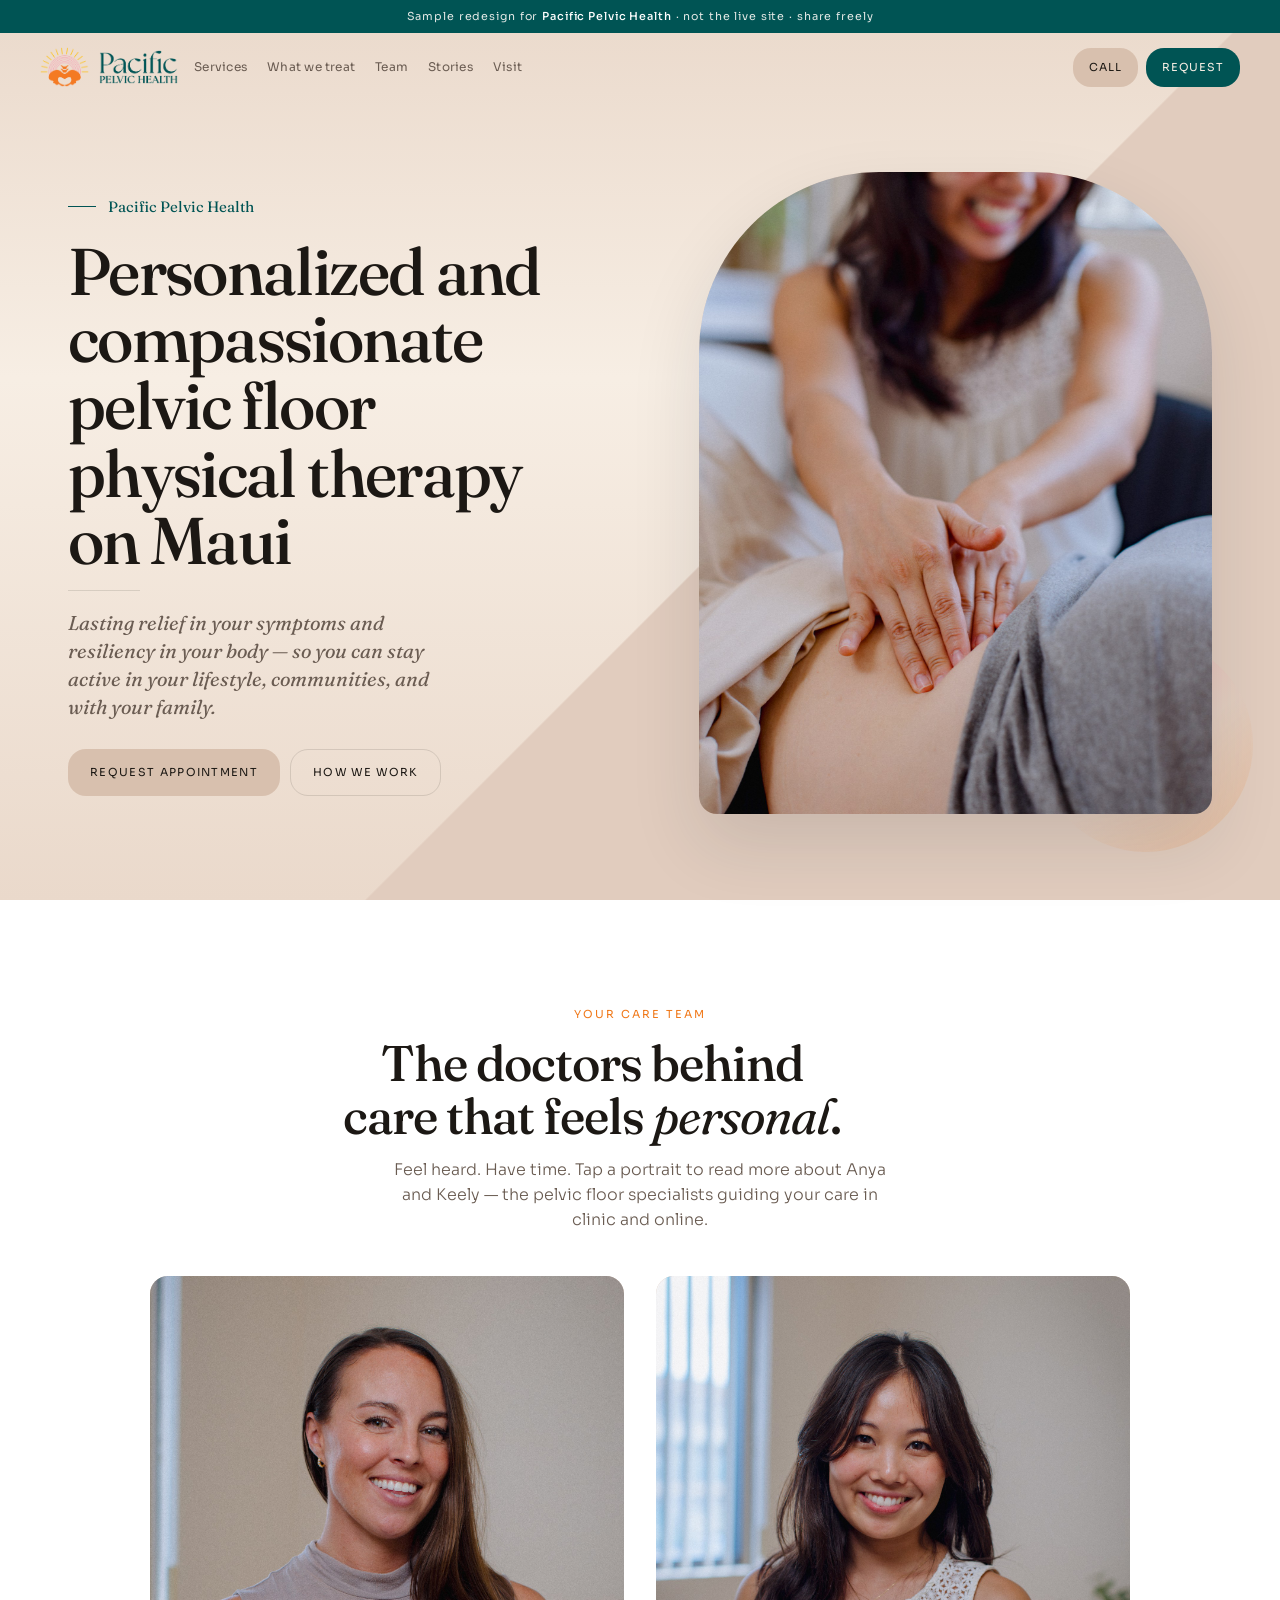
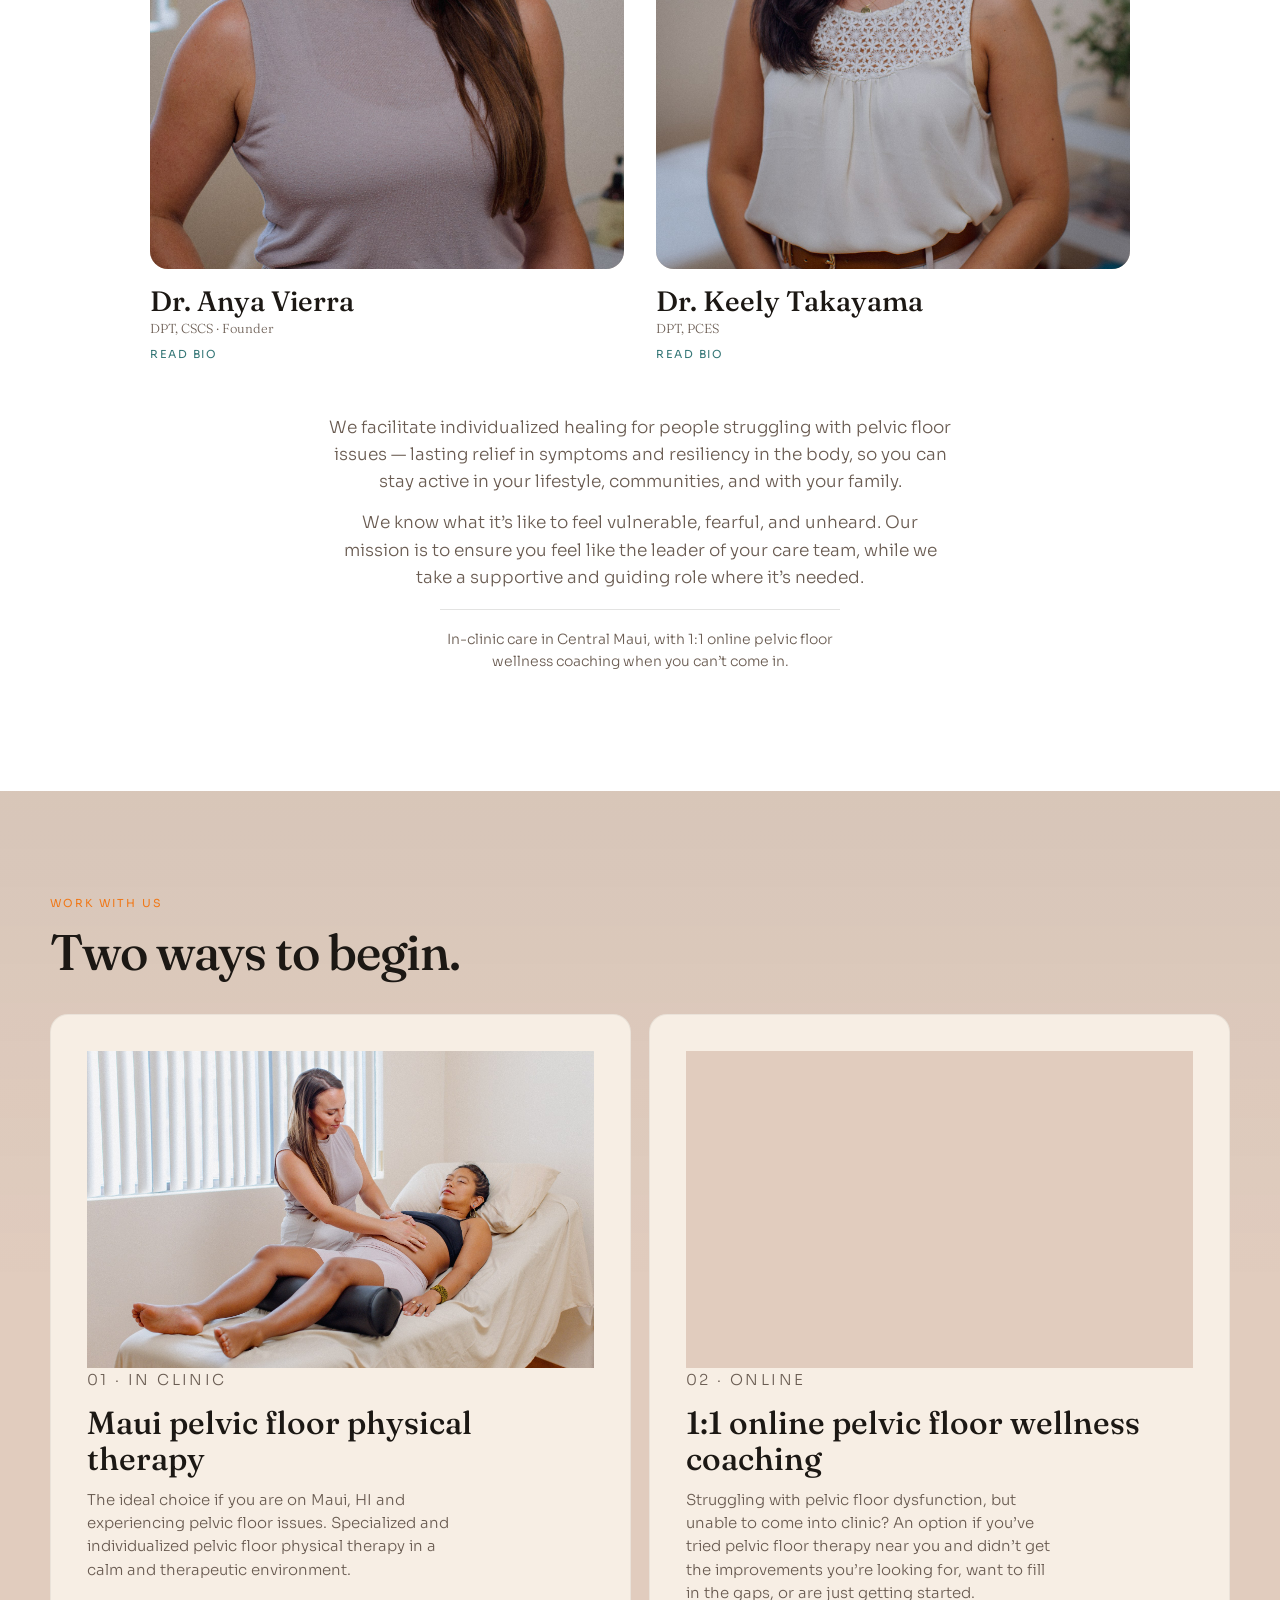
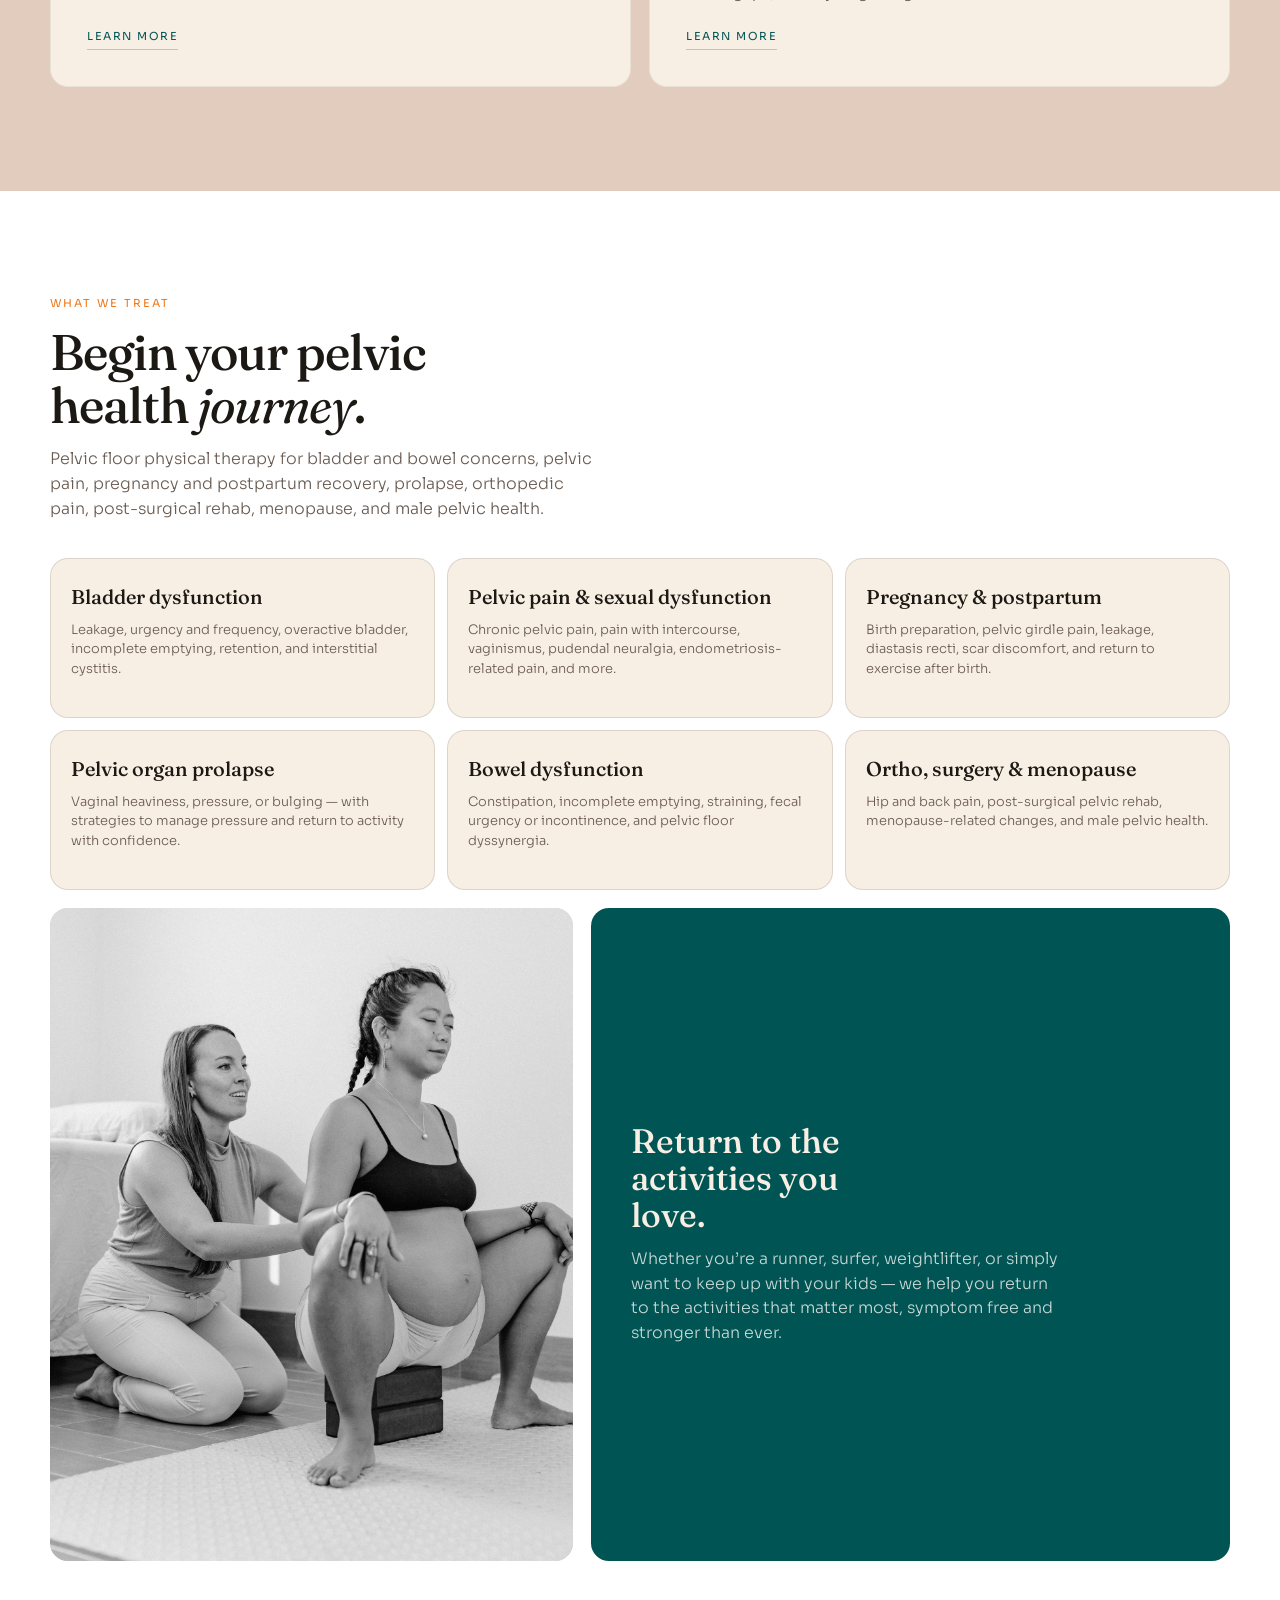
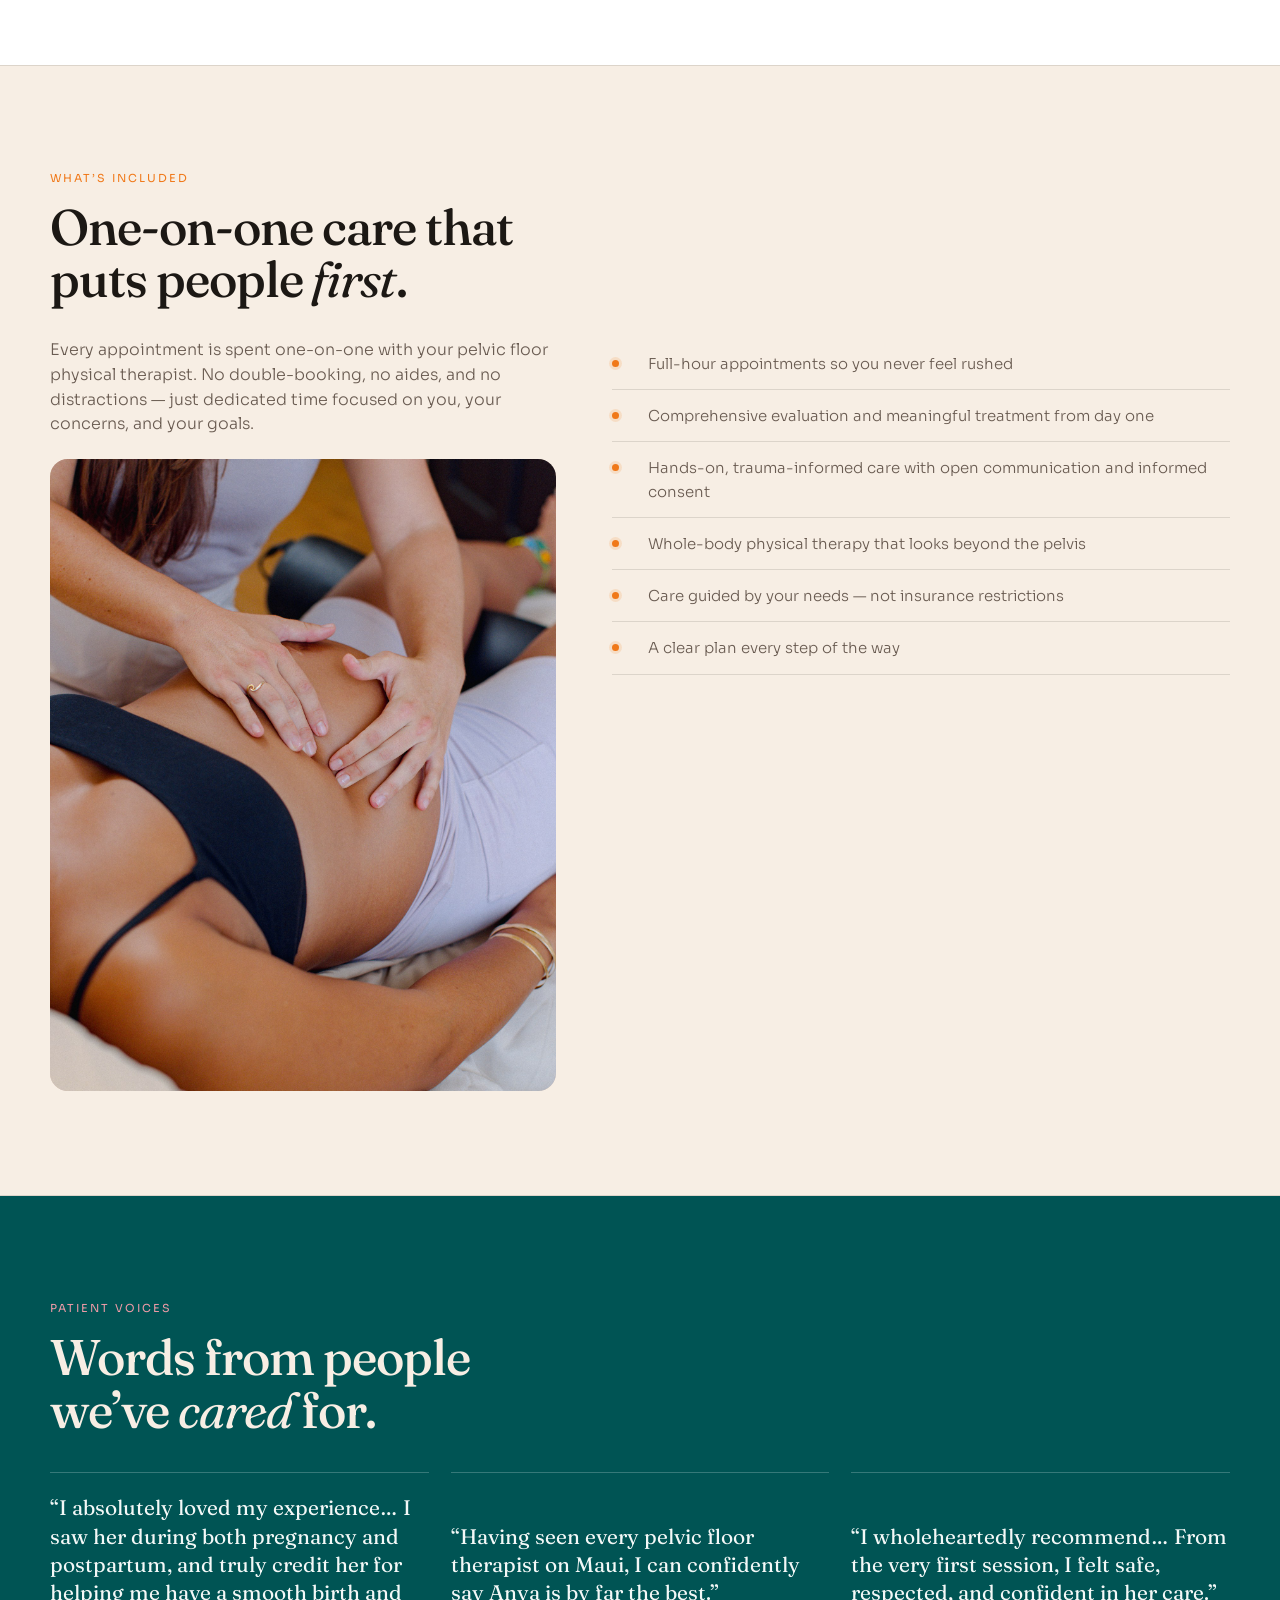
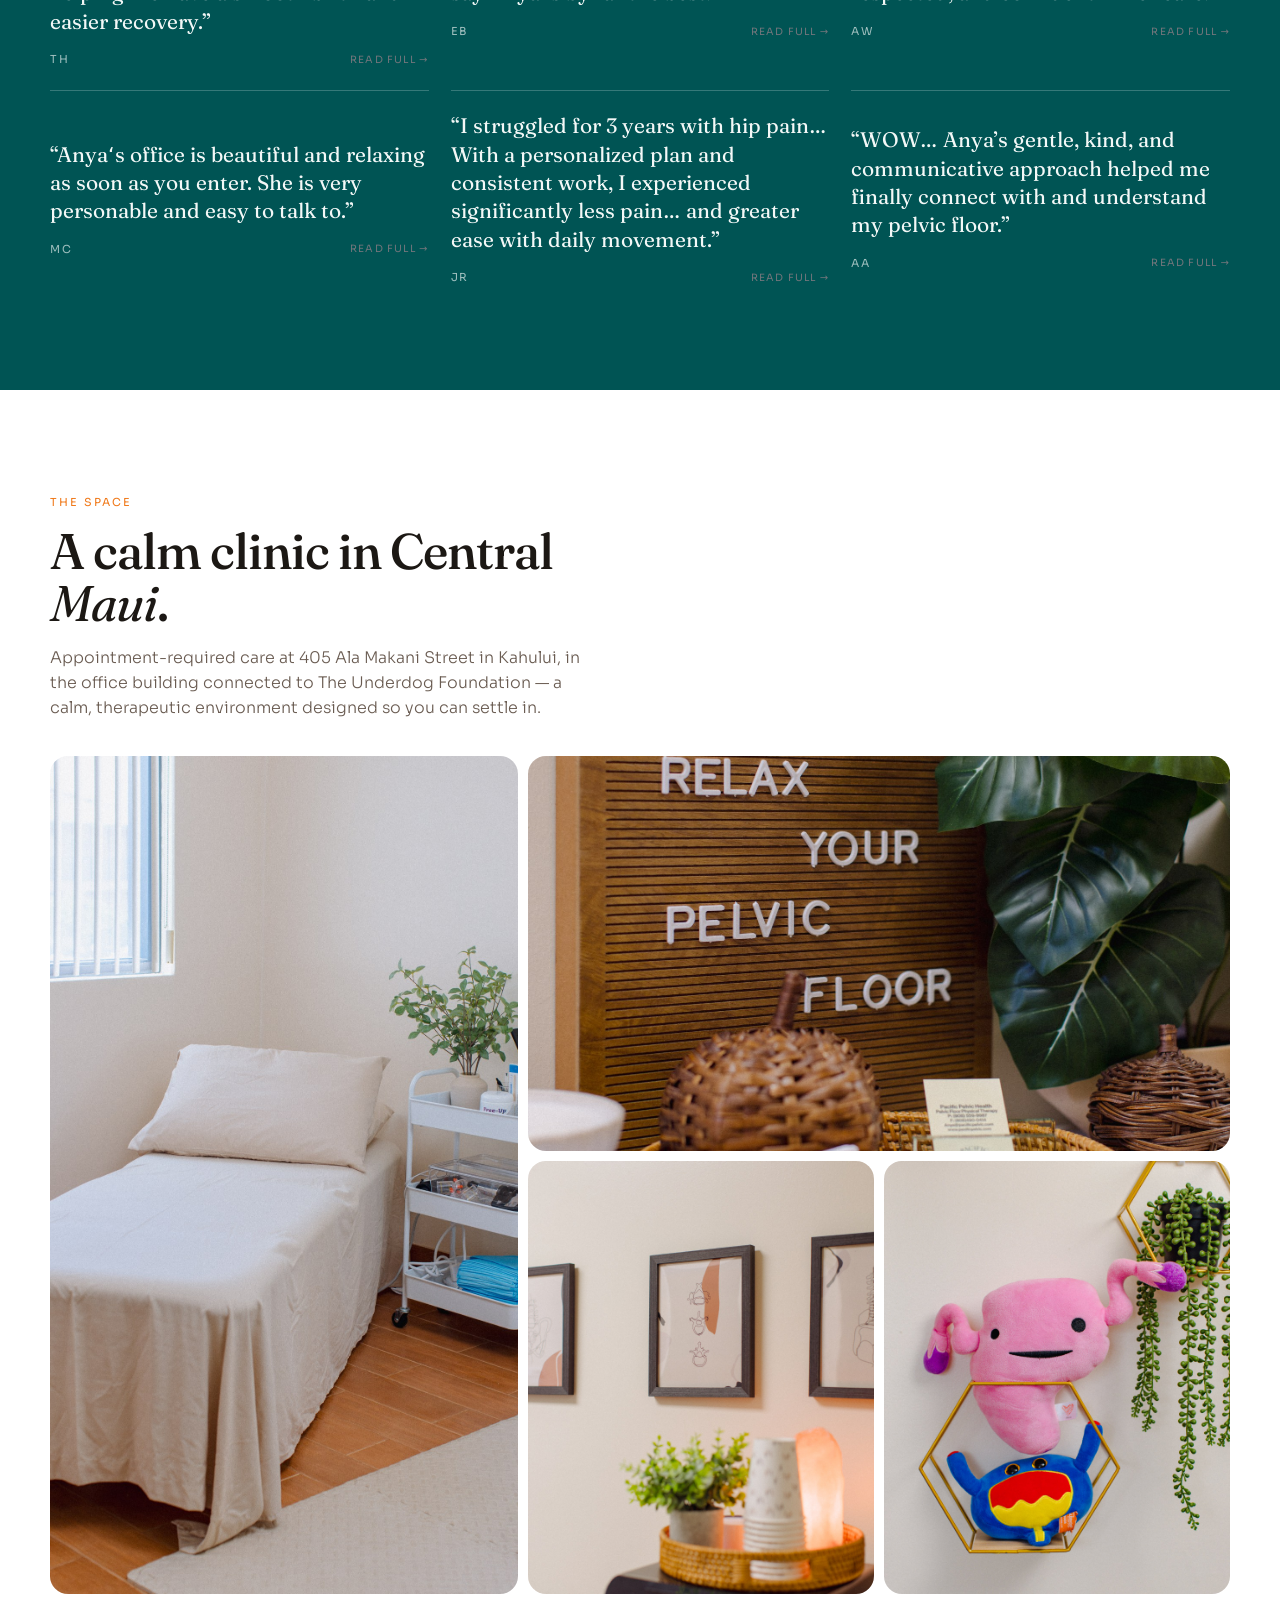
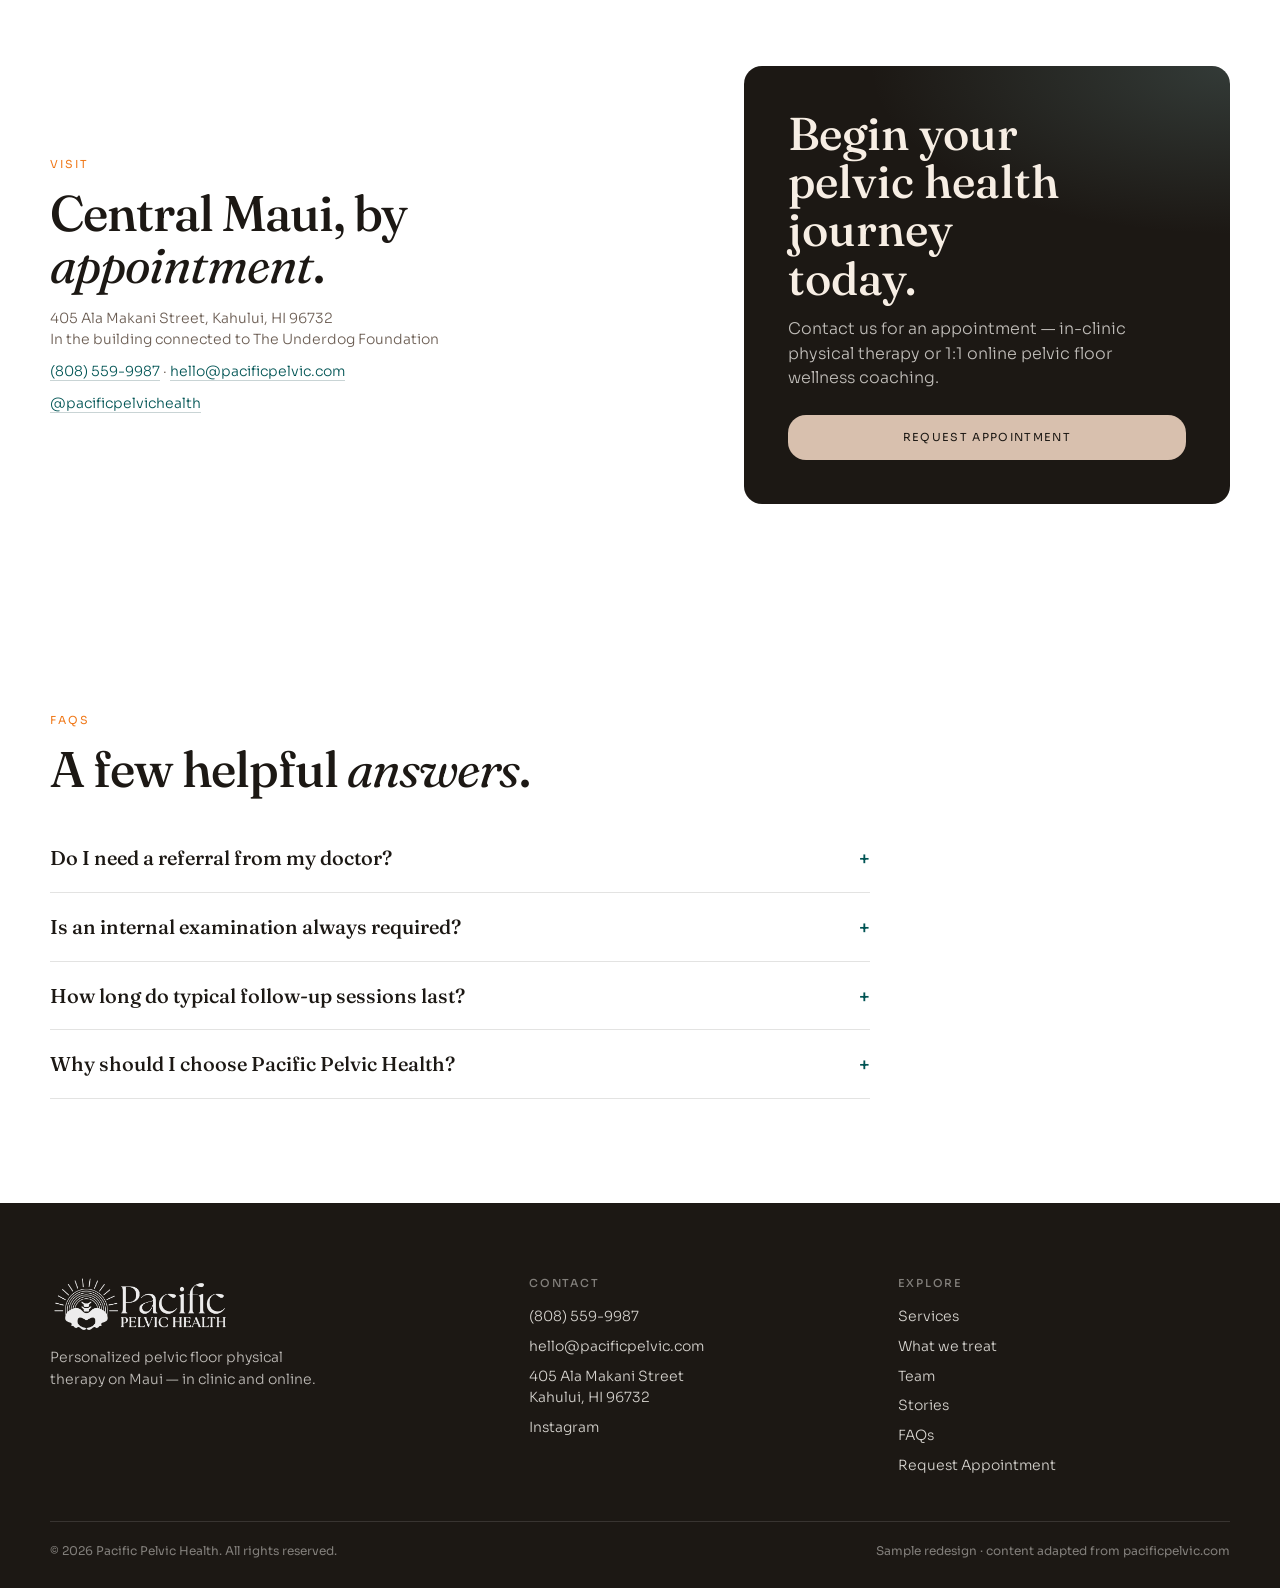
==== commit 0eab7b4f: "Polish mobile request page, doctor feature, and lightbox gestures. Locks page scroll in doctor popup" ====
--- a/index.html
+++ b/index.html
@@ -16,7 +16,7 @@
 
   <div class="nav-drawer-backdrop" id="navBackdrop" hidden></div>
   <header class="nav" id="nav">
-    <a class="nav-brand" href="#top" aria-label="Pacific Pelvic Health — home">
+    <a class="nav-brand" href="index.html" aria-label="Pacific Pelvic Health — home">
       <img class="nav-brand-mark" src="assets/pph-mark.png" alt="" width="48" height="39" decoding="async" />
       <img class="nav-brand-word" src="assets/pph-wordmark.png" alt="Pacific Pelvic Health" width="92" height="40" decoding="async" />
     </a>
@@ -63,32 +63,35 @@
       </div>
     </section>
 
-    <section class="section" id="team">
-      <div class="section-inner intro">
-        <div class="intro-copy">
-          <p class="section-label">The practice</p>
-          <h2 class="section-title">Feel heard. Have <em>time</em>.</h2>
-          <p class="section-copy">We facilitate individualized healing to all people struggling with pelvic floor issues to find lasting relief in their symptoms and resiliency in their body so they can be active in their lifestyle, communities, and with their family.</p>
-          <p class="section-copy" style="margin-top:14px;">We know what it’s like to feel vulnerable, fearful, and unheard by medical professionals. Our mission is to ensure all people feel like the leader of their care team, while we take a supportive and guiding role where it’s needed.</p>
-        </div>
-        <div class="intro-visual">
-          <div class="intro-team" id="doctorTeam">
-            <button type="button" class="doc-card" data-doc="0" aria-haspopup="dialog">
-              <div class="doc-card-media">
-                <img src="assets/team/8G6A6624.jpg" alt="Dr. Anya Vierra, DPT, CSCS" loading="lazy" decoding="async" />
-              </div>
-              <div class="doc-card-name">Dr. Anya Vierra<span class="doc-card-role">DPT, CSCS · Founder</span></div>
-              <span class="doc-card-hint">Read bio</span>
-            </button>
-            <button type="button" class="doc-card" data-doc="1" aria-haspopup="dialog">
-              <div class="doc-card-media">
-                <img src="assets/team/8G6A6315.jpg" alt="Dr. Keely Takayama, DPT, PCES" loading="lazy" decoding="async" />
-              </div>
-              <div class="doc-card-name">Dr. Keely Takayama<span class="doc-card-role">DPT, PCES</span></div>
-              <span class="doc-card-hint">Read bio</span>
-            </button>
-          </div>
-          <aside class="intro-aside">In-clinic care in Central Maui, with 1:1 online pelvic floor wellness coaching when you can’t come in. Tap a doctor to read more.</aside>
+    <section class="section team-feature" id="team">
+      <div class="section-inner">
+        <header class="team-feature-head">
+          <p class="section-label">Your care team</p>
+          <h2 class="section-title">The doctors behind care that feels <em>personal</em>.</h2>
+          <p class="section-copy">Feel heard. Have time. Tap a portrait to read more about Anya and Keely — the pelvic floor specialists guiding your care in clinic and online.</p>
+        </header>
+
+        <div class="team-feature-grid" id="doctorTeam">
+          <button type="button" class="doc-card" data-doc="0" aria-haspopup="dialog">
+            <div class="doc-card-media">
+              <img src="assets/team/8G6A6624.jpg" alt="Dr. Anya Vierra, DPT, CSCS" loading="lazy" decoding="async" />
+            </div>
+            <div class="doc-card-name">Dr. Anya Vierra<span class="doc-card-role">DPT, CSCS · Founder</span></div>
+            <span class="doc-card-hint">Read bio</span>
+          </button>
+          <button type="button" class="doc-card" data-doc="1" aria-haspopup="dialog">
+            <div class="doc-card-media">
+              <img src="assets/team/8G6A6315.jpg" alt="Dr. Keely Takayama, DPT, PCES" loading="lazy" decoding="async" />
+            </div>
+            <div class="doc-card-name">Dr. Keely Takayama<span class="doc-card-role">DPT, PCES</span></div>
+            <span class="doc-card-hint">Read bio</span>
+          </button>
+        </div>
+
+        <div class="team-feature-copy">
+          <p>We facilitate individualized healing for people struggling with pelvic floor issues — lasting relief in symptoms and resiliency in the body, so you can stay active in your lifestyle, communities, and with your family.</p>
+          <p>We know what it’s like to feel vulnerable, fearful, and unheard. Our mission is to ensure you feel like the leader of your care team, while we take a supportive and guiding role where it’s needed.</p>
+          <p class="team-feature-note">In-clinic care in Central Maui, with 1:1 online pelvic floor wellness coaching when you can’t come in.</p>
         </div>
       </div>
     </section>
@@ -320,9 +323,10 @@
   </footer>
 
   <div class="doc-lightbox" id="docLightbox" aria-hidden="true">
-    <div class="doc-lightbox-backdrop" data-close="true"></div>
-    <div class="doc-lightbox-panel" role="dialog" aria-modal="true" aria-labelledby="docLightboxTitle" tabindex="-1">
-      <button type="button" class="doc-lightbox-close" data-close="true" aria-label="Close bio">×</button>
+    <div class="doc-lightbox-backdrop" data-close></div>
+    <div class="doc-lightbox-shell">
+      <button type="button" class="doc-lightbox-close" data-close aria-label="Close bio">×</button>
+      <div class="doc-lightbox-panel" role="dialog" aria-modal="true" aria-labelledby="docLightboxTitle" tabindex="-1">
       <button type="button" class="doc-lightbox-nav is-prev" data-doc-nav="-1" aria-label="Previous doctor">‹</button>
       <button type="button" class="doc-lightbox-nav is-next" data-doc-nav="1" aria-label="Next doctor">›</button>
       <div class="doc-lightbox-handle" aria-hidden="true"><span></span></div>
@@ -356,13 +360,15 @@
         <button type="button" class="doc-lightbox-dot is-active" data-index="0" aria-label="Dr. Anya Vierra"></button>
         <button type="button" class="doc-lightbox-dot" data-index="1" aria-label="Dr. Keely Takayama"></button>
       </div>
+      </div>
     </div>
   </div>
 
   <div class="doc-lightbox voice-lightbox" id="voiceLightbox" aria-hidden="true">
-    <div class="doc-lightbox-backdrop" data-close="true"></div>
-    <div class="doc-lightbox-panel" role="dialog" aria-modal="true" aria-labelledby="voiceLightboxTitle" tabindex="-1">
-      <button type="button" class="doc-lightbox-close" data-close="true" aria-label="Close review">×</button>
+    <div class="doc-lightbox-backdrop" data-close></div>
+    <div class="doc-lightbox-shell">
+      <button type="button" class="doc-lightbox-close" data-close aria-label="Close review">×</button>
+      <div class="doc-lightbox-panel" role="dialog" aria-modal="true" aria-labelledby="voiceLightboxTitle" tabindex="-1">
       <button type="button" class="doc-lightbox-nav is-prev" data-voice-nav="-1" aria-label="Previous review">‹</button>
       <button type="button" class="doc-lightbox-nav is-next" data-voice-nav="1" aria-label="Next review">›</button>
       <div class="doc-lightbox-handle" aria-hidden="true"><span></span></div>
@@ -408,13 +414,15 @@
         <button type="button" class="doc-lightbox-dot" data-index="4" aria-label="Review 5"></button>
         <button type="button" class="doc-lightbox-dot" data-index="5" aria-label="Review 6"></button>
       </div>
+      </div>
     </div>
   </div>
 
   <div class="doc-lightbox place-lightbox" id="placeLightbox" aria-hidden="true">
-    <div class="doc-lightbox-backdrop" data-close="true"></div>
-    <div class="doc-lightbox-panel" role="dialog" aria-modal="true" aria-label="Clinic photos" tabindex="-1">
-      <button type="button" class="doc-lightbox-close" data-close="true" aria-label="Close photo">×</button>
+    <div class="doc-lightbox-backdrop" data-close></div>
+    <div class="doc-lightbox-shell">
+      <button type="button" class="doc-lightbox-close" data-close aria-label="Close photo">×</button>
+      <div class="doc-lightbox-panel" role="dialog" aria-modal="true" aria-label="Clinic photos" tabindex="-1">
       <button type="button" class="doc-lightbox-nav is-prev" data-carousel-nav="-1" aria-label="Previous photo">‹</button>
       <button type="button" class="doc-lightbox-nav is-next" data-carousel-nav="1" aria-label="Next photo">›</button>
       <div class="doc-lightbox-viewport">
@@ -439,12 +447,53 @@
         <button type="button" class="doc-lightbox-dot" data-index="2" aria-label="Photo 3"></button>
         <button type="button" class="doc-lightbox-dot" data-index="3" aria-label="Photo 4"></button>
       </div>
+      </div>
     </div>
   </div>
 
   <script src="site-nav.js"></script>
   <script>
     (function () {
+      let scrollLockY = 0;
+      let scrollLocks = 0;
+      let reopenBlockedUntil = 0;
+
+      function lockPageScroll() {
+        if (scrollLocks === 0) {
+          scrollLockY = window.scrollY || document.documentElement.scrollTop || 0;
+          document.documentElement.classList.add('doc-lightbox-open');
+          document.body.classList.add('doc-lightbox-open');
+          document.body.style.top = '-' + scrollLockY + 'px';
+        }
+        scrollLocks += 1;
+      }
+
+      function unlockPageScroll() {
+        scrollLocks = Math.max(0, scrollLocks - 1);
+        if (scrollLocks > 0) return;
+        const y = scrollLockY;
+        document.documentElement.classList.remove('doc-lightbox-open');
+        document.body.classList.remove('doc-lightbox-open');
+        document.body.style.removeProperty('top');
+        window.scrollTo(0, y);
+        requestAnimationFrame(() => window.scrollTo(0, y));
+        setTimeout(() => window.scrollTo(0, y), 50);
+      }
+
+      function blockClickThrough() {
+        reopenBlockedUntil = Date.now() + 450;
+        const shield = (ev) => {
+          ev.preventDefault();
+          ev.stopPropagation();
+        };
+        document.addEventListener('click', shield, true);
+        document.addEventListener('touchend', shield, true);
+        setTimeout(() => {
+          document.removeEventListener('click', shield, true);
+          document.removeEventListener('touchend', shield, true);
+        }, 450);
+      }
+
       function createCarousel(options) {
         const lightbox = document.getElementById(options.id);
         if (!lightbox) return null;
@@ -465,9 +514,14 @@
         let deltaY = 0;
         let gesturing = false;
         let axis = null;
+        let moved = false;
 
         track.style.width = (total * 100) + '%';
         slides.forEach((slide) => { slide.style.width = (100 / total) + '%'; });
+
+        function activeSlide() {
+          return slides[index] || null;
+        }
 
         function syncNav() {
           navBtns.forEach((btn) => {
@@ -486,33 +540,56 @@
           track.style.transform = 'translate3d(' + (-index * step) + '%, 0, 0)';
           dots.forEach((dot, i) => dot.classList.toggle('is-active', i === index));
           syncNav();
+          const slide = activeSlide();
+          if (slide) slide.scrollTop = 0;
           if (!animate) requestAnimationFrame(() => track.classList.remove('is-swiping'));
         }
 
         function openAt(i) {
+          if (Date.now() < reopenBlockedUntil) return;
           lastFocus = document.activeElement;
           setIndex(i, false);
           lightbox.classList.add('is-open');
           lightbox.setAttribute('aria-hidden', 'false');
-          document.body.classList.add('doc-lightbox-open');
-          panel.focus({ preventScroll: true });
-        }
-
-        function close() {
+          lockPageScroll();
+          try { panel.focus({ preventScroll: true }); } catch (_) {}
+        }
+
+        function close(e) {
+          if (e) {
+            e.preventDefault();
+            e.stopPropagation();
+          }
           if (!lightbox.classList.contains('is-open')) return;
+          gesturing = false;
+          axis = null;
+          moved = false;
           lightbox.classList.remove('is-open');
           lightbox.setAttribute('aria-hidden', 'true');
-          document.body.classList.remove('doc-lightbox-open');
           panel.style.transform = '';
           lightbox.style.opacity = '';
           panel.classList.remove('is-dragging');
           track.classList.remove('is-swiping');
-          if (lastFocus && typeof lastFocus.focus === 'function') lastFocus.focus({ preventScroll: true });
-        }
-
-        lightbox.addEventListener('click', (e) => {
-          if (e.target && e.target.closest('[data-close]')) close();
-        });
+          blockClickThrough();
+          unlockPageScroll();
+          lastFocus = null;
+        }
+
+        function bindClose(el) {
+          if (!el) return;
+          const fire = (e) => {
+            e.preventDefault();
+            e.stopPropagation();
+            if (typeof e.stopImmediatePropagation === 'function') e.stopImmediatePropagation();
+            close(e);
+          };
+          // pointerdown is the most reliable close signal on iOS Safari.
+          el.addEventListener('pointerdown', fire, true);
+          el.addEventListener('click', fire, true);
+        }
+
+        bindClose(lightbox.querySelector('.doc-lightbox-close'));
+        bindClose(lightbox.querySelector('.doc-lightbox-backdrop'));
 
         dots.forEach((dot) => {
           dot.addEventListener('click', () => setIndex(Number(dot.getAttribute('data-index') || 0), true));
@@ -532,68 +609,114 @@
           if (e.key === 'ArrowLeft') setIndex(index - 1, true);
         });
 
-        function onPointerDown(e) {
+        function pointFromEvent(e) {
+          if (e.touches && e.touches[0]) return e.touches[0];
+          if (e.changedTouches && e.changedTouches[0]) return e.changedTouches[0];
+          return e;
+        }
+
+        function onGestureStart(e) {
           if (!lightbox.classList.contains('is-open')) return;
-          if (e.target.closest('[data-close], .doc-lightbox-dot, .doc-lightbox-nav')) return;
-          const point = e.touches ? e.touches[0] : e;
-          startX = point.clientX;
-          startY = point.clientY;
+          if (e.pointerType === 'mouse' && e.button !== 0) return;
+          if (e.target.closest('[data-close], .doc-lightbox-dot, .doc-lightbox-nav, a, button')) return;
+          const p = pointFromEvent(e);
+          startX = p.clientX;
+          startY = p.clientY;
           deltaX = 0;
           deltaY = 0;
           gesturing = true;
+          moved = false;
           axis = null;
         }
 
-        function onPointerMove(e) {
+        function onGestureMove(e) {
           if (!gesturing) return;
-          const point = e.touches ? e.touches[0] : e;
-          deltaX = point.clientX - startX;
-          deltaY = point.clientY - startY;
+          const p = pointFromEvent(e);
+          deltaX = p.clientX - startX;
+          deltaY = p.clientY - startY;
+
           if (!axis) {
-            if (Math.abs(deltaX) < 8 && Math.abs(deltaY) < 8) return;
-            axis = Math.abs(deltaY) > Math.abs(deltaX) ? 'y' : 'x';
+            if (Math.abs(deltaX) < 12 && Math.abs(deltaY) < 12) return;
+            axis = Math.abs(deltaX) > Math.abs(deltaY) * 1.15 ? 'x' : 'y';
+            if (axis === 'y') {
+              // Native iOS scrolling handles the bio. Only hijack horizontal swipes.
+              gesturing = false;
+              axis = null;
+              return;
+            }
+            moved = true;
+            panel.classList.add('is-dragging');
           }
-          if (axis === 'y') {
-            if (deltaY > 0) {
-              if (e.cancelable) e.preventDefault();
-              panel.classList.add('is-dragging');
-              const fade = Math.max(0.35, 1 - deltaY / 420);
-              panel.style.transform = 'translateY(' + deltaY + 'px)';
-              lightbox.style.opacity = String(fade);
-            }
-          } else if (axis === 'x') {
-            if (e.cancelable) e.preventDefault();
-            track.classList.add('is-swiping');
+
+          if (axis !== 'x') return;
+          if (e.cancelable) e.preventDefault();
+          track.classList.add('is-swiping');
+          const width = panel.getBoundingClientRect().width || 1;
+          const pct = (-index * step) + (deltaX / width) * step;
+          track.style.transform = 'translate3d(' + pct + '%, 0, 0)';
+        }
+
+        function onGestureEnd() {
+          if (!gesturing && axis !== 'x') {
+            gesturing = false;
+            axis = null;
+            return;
+          }
+          const wasX = axis === 'x';
+          gesturing = false;
+          panel.classList.remove('is-dragging');
+
+          if (wasX) {
             const width = panel.getBoundingClientRect().width || 1;
-            const pct = (-index * step) + (deltaX / width) * step;
-            track.style.transform = 'translate3d(' + pct + '%, 0, 0)';
-          }
-        }
-
-        function onPointerUp() {
-          if (!gesturing) return;
-          gesturing = false;
-          if (axis === 'y') {
-            panel.classList.remove('is-dragging');
-            lightbox.style.opacity = '';
-            if (deltaY > 110) close();
-            else panel.style.transform = '';
-          } else if (axis === 'x') {
-            const width = panel.getBoundingClientRect().width || 1;
-            const threshold = width * 0.18;
+            const threshold = Math.max(48, width * 0.14);
             if (deltaX <= -threshold) setIndex(index + 1, true);
             else if (deltaX >= threshold) setIndex(index - 1, true);
             else setIndex(index, true);
           }
+
+          if (moved) {
+            const blockClick = (ev) => {
+              ev.preventDefault();
+              ev.stopPropagation();
+              panel.removeEventListener('click', blockClick, true);
+            };
+            panel.addEventListener('click', blockClick, true);
+          }
+
           axis = null;
           deltaX = 0;
           deltaY = 0;
-        }
-
-        panel.addEventListener('touchstart', onPointerDown, { passive: true });
-        panel.addEventListener('touchmove', onPointerMove, { passive: false });
-        panel.addEventListener('touchend', onPointerUp);
-        panel.addEventListener('touchcancel', onPointerUp);
+          moved = false;
+        }
+
+        panel.addEventListener('touchstart', onGestureStart, { passive: true });
+        panel.addEventListener('touchmove', onGestureMove, { passive: false });
+        panel.addEventListener('touchend', onGestureEnd);
+        panel.addEventListener('touchcancel', onGestureEnd);
+
+        panel.addEventListener('pointerdown', (e) => {
+          if (e.pointerType === 'touch') return;
+          onGestureStart(e);
+          try { panel.setPointerCapture(e.pointerId); } catch (_) {}
+        });
+        panel.addEventListener('pointermove', (e) => {
+          if (e.pointerType === 'touch') return;
+          onGestureMove(e);
+        });
+        panel.addEventListener('pointerup', (e) => {
+          if (e.pointerType === 'touch') return;
+          onGestureEnd();
+        });
+        panel.addEventListener('pointercancel', (e) => {
+          if (e.pointerType === 'touch') return;
+          onGestureEnd();
+        });
+
+        document.addEventListener('touchmove', (e) => {
+          if (!lightbox.classList.contains('is-open')) return;
+          if (!panel.contains(e.target) && e.cancelable) e.preventDefault();
+        }, { passive: false });
+
         syncNav();
         return { openAt, close };
       }
--- a/styles.css
+++ b/styles.css
@@ -19,7 +19,7 @@
       --nav-h: 72px;
     }
     * { box-sizing: border-box; margin: 0; padding: 0; }
-    html { scroll-behavior: smooth; }
+    html { scroll-behavior: smooth; overflow-x: clip; }
     body {
       font-family: var(--font-sans);
       color: var(--ink);
@@ -29,6 +29,8 @@
       background-attachment: fixed;
       line-height: 1.55;
       -webkit-font-smoothing: antialiased;
+      overflow-x: clip;
+      width: 100%;
     }
     a { color: inherit; text-decoration: none; }
     img { display: block; max-width: 100%; }
@@ -36,6 +38,7 @@
 
     .sample-banner {
       position: sticky; top: 0; z-index: 60;
+      width: 100%;
       background: var(--sea);
       color: rgba(255,252,248,0.88);
       font-size: 11px; letter-spacing: 0.08em;
@@ -45,6 +48,7 @@
 
     .nav {
       position: sticky; top: 33px; z-index: 50;
+      width: 100%;
       display: flex; align-items: center; justify-content: space-between; gap: 16px;
       padding: 14px clamp(16px, 4vw, 40px);
       background: transparent;
@@ -144,12 +148,21 @@
     .section-title em { font-style: italic; font-weight: 400; }
     .section-copy { max-width: 46ch; color: var(--ink-soft); font-size: 16px; font-weight: 300; }
 
-    .intro {
-      display: grid; grid-template-columns: 1.05fr 0.95fr;
-      gap: clamp(28px, 6vw, 72px); align-items: start;
-    }
-    .intro-team {
-      display: grid; grid-template-columns: 1fr 1fr; gap: 14px;
+    .team-feature-head {
+      max-width: 38rem;
+      margin: 0 auto clamp(28px, 4vw, 44px);
+      text-align: center;
+    }
+    .team-feature-head .section-copy {
+      margin: 14px auto 0;
+      max-width: 42ch;
+    }
+    .team-feature-grid {
+      display: grid;
+      grid-template-columns: 1fr 1fr;
+      gap: clamp(16px, 3vw, 32px);
+      max-width: 980px;
+      margin: 0 auto;
       align-items: start;
     }
     .doc-card {
@@ -165,8 +178,8 @@
     }
     .doc-card:hover .doc-card-media,
     .doc-card:focus-visible .doc-card-media {
-      box-shadow: 0 18px 40px rgba(28, 24, 20, 0.14);
-      transform: translateY(-2px);
+      box-shadow: 0 22px 48px rgba(28, 24, 20, 0.16);
+      transform: translateY(-3px);
     }
     .doc-card-media img {
       width: 100%; height: 100%; object-fit: cover; object-position: center 18%;
@@ -174,7 +187,7 @@
     }
     .doc-card:hover .doc-card-media img,
     .doc-card:focus-visible .doc-card-media img {
-      transform: scale(1.045);
+      transform: scale(1.04);
     }
     .doc-card:hover .doc-card-hint,
     .doc-card:focus-visible .doc-card-hint {
@@ -182,19 +195,36 @@
       color: var(--lagoon);
     }
     .doc-card-name {
-      margin-top: 12px; font-family: var(--font-display);
-      font-size: 16px; font-weight: 500; color: var(--ink);
+      margin-top: 16px; font-family: var(--font-display);
+      font-size: clamp(20px, 2.4vw, 28px); font-weight: 500; color: var(--ink);
+      line-height: 1.15;
     }
     .doc-card-role {
-      display: block; margin-top: 2px; font-size: 12px; font-weight: 300; color: var(--ink-soft);
+      display: block; margin-top: 4px; font-size: 13px; font-weight: 300; color: var(--ink-soft);
     }
     .doc-card-hint {
-      display: inline-block; margin-top: 8px; font-size: 10px; letter-spacing: 0.14em;
-      text-transform: uppercase; color: var(--sea); opacity: 0.75;
-    }
-    .intro-aside {
-      margin-top: 18px; border-top: 1px solid var(--line); padding-top: 18px;
-      color: var(--ink-soft); font-size: 15px; font-weight: 300;
+      display: inline-block; margin-top: 10px; font-size: 11px; letter-spacing: 0.14em;
+      text-transform: uppercase; color: var(--sea); opacity: 0.8;
+    }
+    .team-feature-copy {
+      max-width: 52rem;
+      margin: clamp(28px, 5vw, 48px) auto 0;
+      text-align: center;
+    }
+    .team-feature-copy p {
+      color: var(--ink-soft);
+      font-size: clamp(15px, 1.6vw, 17px);
+      font-weight: 300;
+      line-height: 1.6;
+      max-width: 48ch;
+      margin: 0 auto 14px;
+    }
+    .team-feature-note {
+      margin-top: 18px !important;
+      padding-top: 18px;
+      border-top: 1px solid var(--line);
+      font-size: 14px !important;
+      max-width: 40ch !important;
     }
 
     .doc-lightbox {
@@ -203,6 +233,7 @@
       padding: max(16px, env(safe-area-inset-top)) 16px max(16px, env(safe-area-inset-bottom));
       opacity: 0; visibility: hidden; pointer-events: none;
       transition: opacity 0.28s var(--ease), visibility 0.28s;
+      overscroll-behavior: none;
     }
     .doc-lightbox.is-open {
       opacity: 1; visibility: visible; pointer-events: auto;
@@ -213,11 +244,18 @@
       backdrop-filter: blur(10px);
       -webkit-backdrop-filter: blur(10px);
     }
+    .doc-lightbox-shell {
+      position: relative;
+      z-index: 2;
+      width: min(420px, 100%);
+      max-width: 100%;
+    }
     .doc-lightbox-panel {
-      position: relative; z-index: 1;
-      width: min(420px, 100%);
+      position: relative;
+      width: 100%;
+      height: min(92vh, 880px);
       max-height: min(92vh, 880px);
-      overflow: visible;
+      overflow: hidden;
       background: var(--paper);
       border: 1px solid rgba(255, 252, 248, 0.35);
       border-radius: 22px;
@@ -225,13 +263,24 @@
       transform: translateY(18px) scale(0.98);
       transition: transform 0.35s var(--ease);
       touch-action: pan-y;
+      cursor: grab;
       display: flex; flex-direction: column;
+      user-select: none;
+      -webkit-user-select: none;
     }
     .doc-lightbox.is-open .doc-lightbox-panel {
       transform: translateY(0) scale(1);
     }
     .doc-lightbox-panel.is-dragging {
       transition: none;
+      cursor: grabbing;
+    }
+    .doc-lightbox-panel .doc-lightbox-bio,
+    .doc-lightbox-panel .voice-lightbox-text,
+    .doc-lightbox-panel .doc-lightbox-name {
+      user-select: text;
+      -webkit-user-select: text;
+      cursor: auto;
     }
     .doc-lightbox-handle {
       display: flex; justify-content: center; padding: 12px 0 4px;
@@ -242,28 +291,45 @@
       background: rgba(28, 24, 20, 0.18);
     }
     .doc-lightbox-viewport {
-      overflow: hidden; flex: 1; min-height: 0;
+      position: relative;
+      flex: 1 1 auto;
+      min-height: 0;
+      overflow: hidden;
       border-radius: 0 0 4px 4px;
     }
     .doc-lightbox-track {
-      display: flex; width: 200%; height: 100%;
+      position: absolute;
+      inset: 0;
+      display: flex;
+      width: 200%;
+      height: 100%;
       transition: transform 0.38s var(--ease);
       will-change: transform;
     }
     .doc-lightbox-track.is-swiping { transition: none; }
     .doc-lightbox-slide {
-      width: 50%; height: 100%;
+      width: 50%;
+      height: 100%;
+      max-height: 100%;
       padding: 4px 22px 18px;
-      overflow-y: auto; overscroll-behavior: contain;
+      overflow-x: hidden;
+      overflow-y: auto;
+      overscroll-behavior: contain;
       -webkit-overflow-scrolling: touch;
+      touch-action: pan-y;
     }
     .doc-lightbox-media {
       overflow: hidden; border-radius: 16px; background: var(--cream-deep);
-      aspect-ratio: 4 / 5; max-height: min(44vh, 380px);
+      aspect-ratio: 4 / 5; max-height: min(40vh, 360px);
       margin: 0 auto;
+      flex-shrink: 0;
+      pointer-events: none;
     }
     .doc-lightbox-media img {
       width: 100%; height: 100%; object-fit: cover; object-position: center 18%;
+      -webkit-user-drag: none;
+      user-select: none;
+      pointer-events: none;
     }
     .doc-lightbox-name {
       margin-top: 16px; font-family: var(--font-display);
@@ -292,21 +358,36 @@
       background: var(--sea); transform: scale(1.15);
     }
     .doc-lightbox-close {
-      position: absolute; top: 10px; right: 12px; z-index: 2;
-      width: 36px; height: 36px; border: 0; border-radius: 50%;
-      background: rgba(247, 238, 228, 0.92); color: var(--ink);
-      cursor: pointer; font-size: 20px; line-height: 1;
+      position: absolute;
+      top: 8px;
+      right: 8px;
+      z-index: 20;
+      width: 48px;
+      height: 48px;
+      border: 0;
+      border-radius: 50%;
+      background: rgba(247, 238, 228, 0.98);
+      color: var(--ink);
+      cursor: pointer;
+      font-size: 26px;
+      line-height: 1;
+      display: grid;
+      place-items: center;
+      box-shadow: 0 4px 14px rgba(28, 24, 20, 0.12);
+      touch-action: manipulation;
+      -webkit-tap-highlight-color: transparent;
+      pointer-events: auto;
+    }
+    .doc-lightbox-close:hover,
+    .doc-lightbox-close:active { background: #fff; }
+    .doc-lightbox-nav {
       display: grid; place-items: center;
-      box-shadow: 0 4px 14px rgba(28, 24, 20, 0.08);
-    }
-    .doc-lightbox-close:hover { background: #fff; }
-    .doc-lightbox-nav {
-      display: none;
       position: absolute; top: 42%; z-index: 3;
       width: 40px; height: 40px; border: 0; border-radius: 50%;
       background: transparent; color: rgba(28, 24, 20, 0.38);
       cursor: pointer; font-size: 28px; line-height: 1;
-      transition: color 0.25s, opacity 0.25s, transform 0.25s;
+      transition: color 0.25s, opacity 0.25s, transform 0.25s, background 0.25s;
+      touch-action: manipulation;
     }
     .doc-lightbox-nav:hover { color: var(--ink); transform: scale(1.06); }
     .doc-lightbox-nav:disabled {
@@ -314,13 +395,56 @@
     }
     .doc-lightbox-nav.is-prev { left: -52px; }
     .doc-lightbox-nav.is-next { right: -52px; }
-    @media (min-width: 961px) {
-      .doc-lightbox-nav { display: grid; place-items: center; }
-    }
-    body.doc-lightbox-open { overflow: hidden; }
-
+    @media (max-width: 960px) {
+      .doc-lightbox-shell { width: min(420px, 100%); }
+      .doc-lightbox-panel {
+        height: min(88dvh, 880px);
+        max-height: min(88dvh, 880px);
+      }
+      .doc-lightbox-close {
+        top: 6px;
+        right: 6px;
+        width: 52px;
+        height: 52px;
+      }
+      .doc-lightbox-media {
+        max-height: min(34dvh, 280px);
+        aspect-ratio: 3 / 4;
+      }
+      .doc-lightbox-slide {
+        padding-bottom: 8px;
+      }
+      .doc-lightbox-nav {
+        top: auto;
+        bottom: 14px;
+        width: 38px;
+        height: 38px;
+        background: rgba(247, 238, 228, 0.96);
+        color: var(--ink);
+        box-shadow: 0 4px 14px rgba(28, 24, 20, 0.1);
+        font-size: 24px;
+      }
+      .doc-lightbox-nav.is-prev { left: 14px; }
+      .doc-lightbox-nav.is-next { right: 14px; }
+      .doc-lightbox-dots { padding-bottom: 56px; }
+    }
+    html.doc-lightbox-open,
+    body.doc-lightbox-open {
+      overflow: hidden;
+      overscroll-behavior: none;
+    }
+    body.doc-lightbox-open {
+      position: fixed;
+      left: 0;
+      right: 0;
+      width: 100%;
+    }
+
+    .voice-lightbox .doc-lightbox-shell {
+      width: min(520px, 100%);
+    }
     .voice-lightbox .doc-lightbox-panel {
-      width: min(520px, 100%);
+      height: min(84vh, 720px);
       max-height: min(84vh, 720px);
     }
     .voice-lightbox .doc-lightbox-slide {
@@ -510,6 +634,7 @@
     }
 
     .site-footer {
+      width: 100%;
       background: var(--ink); color: rgba(255,252,248,0.72);
       padding: clamp(40px, 7vw, 72px) clamp(16px, 5vw, 48px) 28px;
     }
@@ -614,9 +739,18 @@
       }
       .nav.is-menu-open .nav-drawer { display: block; }
 
-      .hero, .intro, .paths-grid, .cta, .voices-grid, .included-grid, .treat-story, .footer-grid {
+      .hero, .paths-grid, .cta, .voices-grid, .included-grid, .treat-story, .footer-grid {
         grid-template-columns: 1fr;
       }
+      .team-feature-grid {
+        grid-template-columns: 1fr;
+        max-width: 420px;
+        gap: 28px;
+      }
+      .team-feature-head,
+      .team-feature-copy { text-align: left; }
+      .team-feature-head .section-copy,
+      .team-feature-copy p { margin-left: 0; margin-right: 0; max-width: none; }
       .treat-grid { grid-template-columns: 1fr 1fr; }
       .hero {
         min-height: auto;
@@ -650,10 +784,6 @@
         font-size: clamp(32px, 8vw, 44px);
       }
       .hero-lead { max-width: 36ch; }
-
-      .intro { display: flex; flex-direction: column; gap: 28px; }
-      .intro-copy { order: 1; }
-      .intro-visual { order: 2; }
 
       .place-gallery {
         grid-template-columns: repeat(3, 1fr);
@@ -714,18 +844,21 @@
     .place-gallery img { transition: transform 0.7s var(--ease); }
     .place-gallery figure:hover img { transform: scale(1.03); }
 
+    .place-lightbox .doc-lightbox-shell {
+      width: min(720px, 94vw);
+    }
     .place-lightbox .doc-lightbox-panel {
-      width: min(720px, 94vw);
+      height: min(92vh, 900px);
       max-height: min(92vh, 900px);
       background: transparent;
       border: 0;
       box-shadow: none;
-      overflow: visible;
+      overflow: hidden;
     }
     .place-lightbox .doc-lightbox-handle { display: none; }
     .place-lightbox .doc-lightbox-close {
-      top: -6px; right: -6px;
-      background: rgba(247, 238, 228, 0.95);
+      top: -4px; right: -4px;
+      background: rgba(247, 238, 228, 0.98);
     }
     .place-lightbox .doc-lightbox-viewport {
       border-radius: 18px; overflow: hidden;
@@ -733,9 +866,12 @@
       box-shadow: 0 28px 70px rgba(28, 24, 20, 0.28);
     }
     .place-lightbox .doc-lightbox-slide {
-      padding: 0; height: auto; overflow: hidden;
+      padding: 0;
+      height: 100%;
+      overflow: hidden;
       display: flex; align-items: center; justify-content: center;
       background: var(--cream-deep);
+      touch-action: pan-y;
     }
     .place-lightbox .doc-lightbox-slide img {
       width: 100%; height: min(78vh, 820px); object-fit: contain;
@@ -832,23 +968,46 @@
     /* Request appointment page */
     .request-layout {
       display: grid;
-      grid-template-columns: 0.95fr 1.05fr;
-      gap: clamp(28px, 5vw, 64px);
+      grid-template-columns: minmax(0, 0.95fr) minmax(0, 1.05fr);
+      grid-template-areas:
+        "intro form"
+        "aside form";
+      gap: clamp(22px, 4vw, 48px) clamp(28px, 5vw, 64px);
       align-items: start;
       max-width: 1180px;
+      width: 100%;
       margin: 0 auto;
-      padding: clamp(28px, 5vw, 56px) clamp(16px, 4vw, 40px) clamp(56px, 9vw, 104px);
+      padding: clamp(24px, 5vw, 56px) clamp(16px, 4vw, 40px) clamp(56px, 9vw, 104px);
+    }
+    .request-intro {
+      grid-area: intro;
+      min-width: 0;
+    }
+    .request-intro .page-title {
+      max-width: 12ch;
+      font-size: clamp(32px, 4.6vw, 52px);
+    }
+    .request-intro .page-lead {
+      max-width: 38ch;
+    }
+    .request-quick {
+      display: flex;
+      flex-wrap: wrap;
+      gap: 10px;
+      margin-top: 22px;
     }
     .request-panel {
+      grid-area: form;
+      min-width: 0;
       background: var(--paper);
       border: 1px solid rgba(26,36,40,0.06);
-      padding: clamp(22px, 3vw, 36px);
+      padding: clamp(20px, 3vw, 36px);
       border-radius: var(--radius);
       box-shadow: 0 18px 40px rgba(26,36,40,0.06);
     }
     .request-panel h2 {
       font-family: var(--font-display);
-      font-size: clamp(26px, 3vw, 34px);
+      font-size: clamp(24px, 3vw, 32px);
       font-weight: 500;
       margin-bottom: 8px;
     }
@@ -861,10 +1020,10 @@
     }
     .form-grid {
       display: grid;
-      grid-template-columns: 1fr 1fr;
+      grid-template-columns: minmax(0, 1fr) minmax(0, 1fr);
       gap: 14px;
     }
-    .form-field { display: flex; flex-direction: column; gap: 6px; }
+    .form-field { display: flex; flex-direction: column; gap: 6px; min-width: 0; }
     .form-field.is-full { grid-column: 1 / -1; }
     .form-field label {
       font-size: 10px;
@@ -876,6 +1035,8 @@
     .form-field select,
     .form-field textarea {
       font: inherit;
+      width: 100%;
+      max-width: 100%;
       color: var(--ink);
       background: rgba(255,252,248,0.8);
       border: 1px solid rgba(28,24,20,0.12);
@@ -895,22 +1056,29 @@
       margin-top: 18px;
       display: flex;
       flex-wrap: wrap;
-      gap: 10px;
+      gap: 10px 14px;
       align-items: center;
     }
     .form-note {
       font-size: 12px;
       color: var(--ink-soft);
       font-weight: 300;
-    }
+      max-width: 36ch;
+      line-height: 1.45;
+    }
+    .form-note a { color: var(--sea); }
+    .form-note a:hover { color: var(--ink); }
     .request-aside {
+      grid-area: aside;
       display: grid;
-      gap: 18px;
+      gap: 14px;
+      min-width: 0;
     }
     .request-card {
       background: var(--cream-deep);
-      padding: clamp(18px, 2.5vw, 28px);
+      padding: clamp(18px, 2.5vw, 26px);
       border-radius: var(--radius);
+      min-width: 0;
     }
     .request-card h3 {
       font-family: var(--font-display);
@@ -924,6 +1092,7 @@
       font-size: 14px;
       font-weight: 300;
       line-height: 1.55;
+      overflow-wrap: anywhere;
     }
     .request-card a { color: var(--sea); }
     .request-card a:hover { color: var(--ink); }
@@ -958,5 +1127,32 @@
     }
     .request-success.is-visible { display: block; }
     @media (max-width: 960px) {
-      .request-layout, .form-grid { grid-template-columns: 1fr; }
-    }
+      .request-layout {
+        grid-template-columns: minmax(0, 1fr);
+        grid-template-areas:
+          "intro"
+          "form"
+          "aside";
+        gap: 20px;
+        padding-top: 18px;
+        padding-bottom: 64px;
+      }
+      .form-grid { grid-template-columns: minmax(0, 1fr); }
+      .request-intro .page-title { max-width: none; }
+      .request-intro .page-lead { max-width: none; }
+      .request-quick {
+        margin-top: 16px;
+        margin-bottom: 4px;
+        flex-direction: column;
+      }
+      .request-quick .btn {
+        width: 100%;
+        justify-content: center;
+        padding-left: 14px;
+        padding-right: 14px;
+      }
+      .request-panel { box-shadow: 0 12px 28px rgba(26,36,40,0.05); }
+      .request-aside { gap: 12px; }
+      .form-actions .btn { width: 100%; }
+      .form-note { max-width: none; }
+    }
